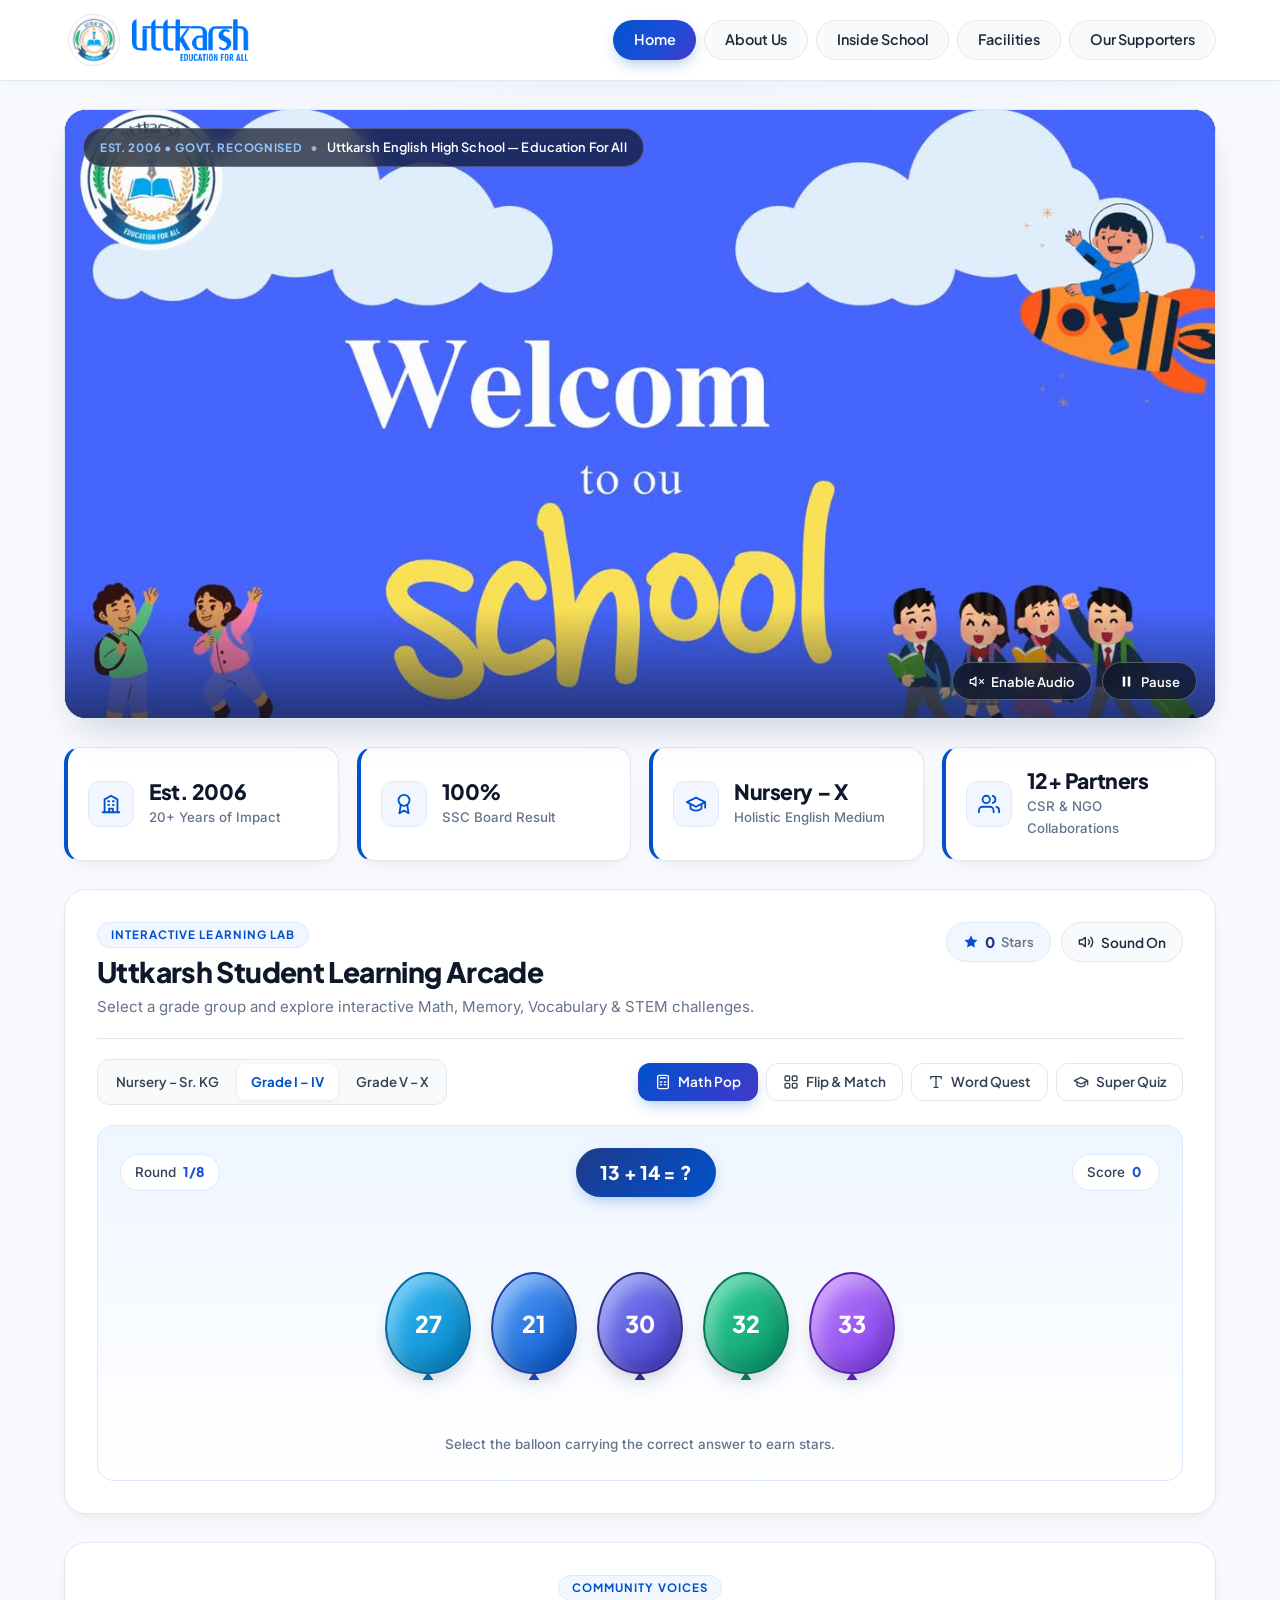
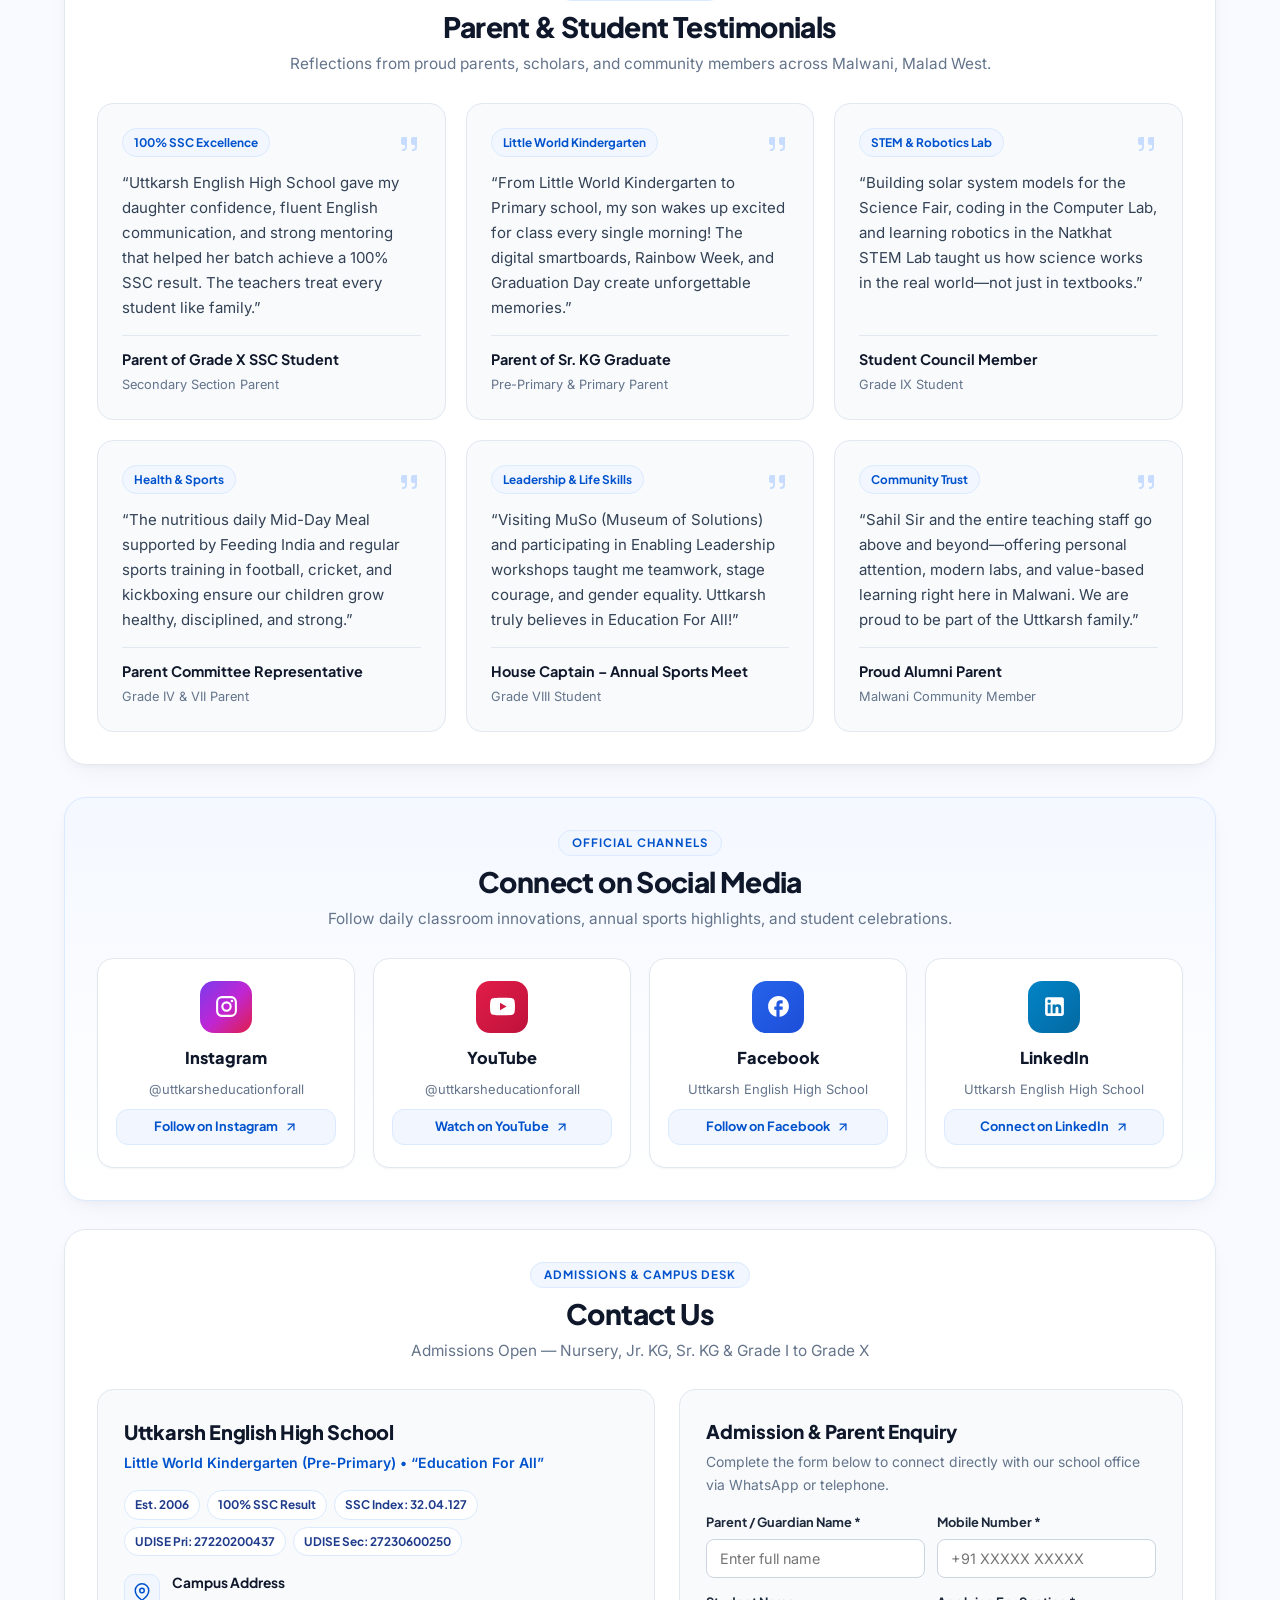
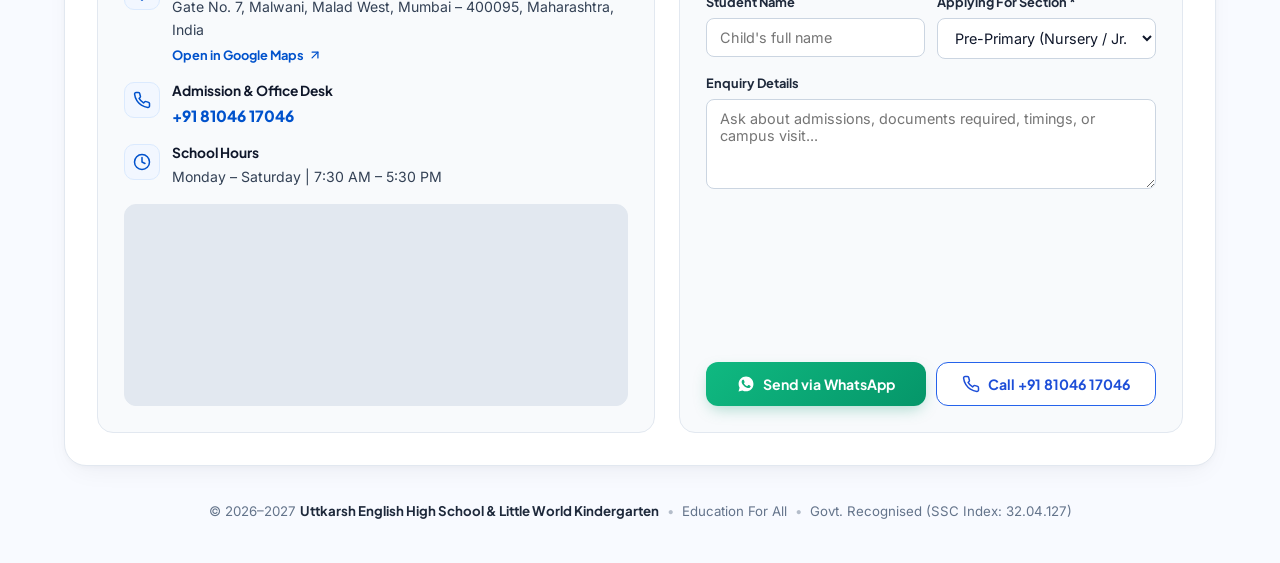
==== index.html @ 72a8eb1c "Initial release: Uttkarsh English High School official static website" ====
<!DOCTYPE html>
<html lang="en">
<head>
  <meta charset="UTF-8" />
  <meta name="viewport" content="width=device-width, initial-scale=1.0" />
  <title>Uttkarsh English High School | Education For All</title>
  <meta
    name="description"
    content="Uttkarsh English High School & Little World Kindergarten (Est. 2006, Govt. Recognised, Malwani, Malad West, Mumbai) — Education For All from Nursery to Grade X with 100% SSC Result."
  />
  <meta name="theme-color" content="#0052cc" />
  <link rel="icon" type="image/png" href="assets/images/favicon-192.png" />
  <link rel="preconnect" href="https://fonts.googleapis.com" />
  <link rel="preconnect" href="https://fonts.gstatic.com" crossorigin />
  <link
    href="https://fonts.googleapis.com/css2?family=Inter:wght@400;500;600;700&family=Plus+Jakarta+Sans:wght@600;700;800&display=swap"
    rel="stylesheet"
  />
  <link rel="preload" href="assets/fonts/CanvaSans.woff" as="font" type="font/woff" crossorigin />
  <link rel="stylesheet" href="css/styles.css" />
</head>
<body>
  <!-- Official Sticky Top Header -->
  <header class="site-header">
    <div class="header-inner">
      <a href="#home" class="brand-link" data-nav="home" aria-label="Uttkarsh English High School Home">
        <img
          src="assets/images/canva/MAF_8O9neNM.jpg"
          alt="Uttkarsh English High School Emblem"
          class="brand-emblem"
          width="54"
          height="54"
        />
        <img
          src="assets/images/canva/wordmark_header.png"
          alt="Uttkarsh Education For All"
          class="brand-wordmark"
          width="124"
          height="44"
        />
      </a>

      <button
        type="button"
        class="mobile-menu-btn"
        id="mobile-menu-toggle"
        aria-label="Toggle Navigation Menu"
        aria-expanded="false"
        aria-controls="primary-top-nav"
      >
        <svg viewBox="0 0 24 24" width="22" height="22" stroke="currentColor" stroke-width="2.2" fill="none" stroke-linecap="round">
          <line x1="3" y1="6" x2="21" y2="6"></line>
          <line x1="3" y1="12" x2="21" y2="12"></line>
          <line x1="3" y1="18" x2="21" y2="18"></line>
        </svg>
      </button>

      <nav class="top-nav" id="primary-top-nav" aria-label="Main Menu">
        <a href="#home" class="nav-pill active" data-nav="home" aria-current="page">Home</a>
        <a href="#about-us" class="nav-pill" data-nav="about-us">About Us</a>
        <a href="#inside-school" class="nav-pill" data-nav="inside-school">Inside School</a>
        <a href="#facilities" class="nav-pill" data-nav="facilities">Facilities</a>
        <a href="#our-supporters" class="nav-pill" data-nav="our-supporters">Our Supporters</a>
      </nav>
    </div>
  </header>

  <!-- Dynamic Page Content Container -->
  <main class="container" id="main-content">
    <section id="page-home" class="page-view active" data-page="home"></section>
    <section id="page-about-us" class="page-view" data-page="about-us" hidden></section>
    <section id="page-inside-school" class="page-view" data-page="inside-school" hidden></section>
    <section id="page-facilities" class="page-view" data-page="facilities" hidden></section>
    <section id="page-our-supporters" class="page-view" data-page="our-supporters" hidden></section>
  </main>

  <!-- Common Persistent Sections Across Every Page: SOCIAL MEDIA & CONTACT US -->
  <footer class="common-bottom-wrapper">
    <div class="container">
      <section
        id="common-social-mount"
        class="arch-section-card arch-section-tinted"
        aria-labelledby="common-social-heading"
      ></section>
      <section
        id="common-contact-mount"
        class="arch-section-card"
        aria-labelledby="common-contact-heading"
      ></section>
      <div class="site-copyright">
        <span>© 2026–2027 <strong>Uttkarsh English High School &amp; Little World Kindergarten</strong></span>
        <span class="copy-sep">•</span>
        <span>Education For All</span>
        <span class="copy-sep">•</span>
        <span>Govt. Recognised (SSC Index: 32.04.127)</span>
      </div>
    </div>
  </footer>

  <!-- Full-Resolution Photo Lightbox Modal -->
  <div class="lightbox-backdrop" id="photo-lightbox" role="dialog" aria-modal="true" aria-label="Photo Viewer" hidden>
    <button type="button" class="lightbox-close" id="lightbox-close-btn" aria-label="Close Photo Viewer">✕</button>
    <img src="" alt="" class="lightbox-img" id="lightbox-image" />
    <div class="lightbox-caption" id="lightbox-caption"></div>
  </div>

  <script src="js/data.js"></script>
  <script src="js/game.js"></script>
  <script src="js/app.js"></script>
</body>
</html>
---- css/styles.css ----
/* ==========================================================================
   Uttkarsh English High School & Little World Kindergarten — Official Design System
   Principal UI/UX Architecture (v2)
   - Official Institutional Typography: Plus Jakarta Sans + Inter + Canva Sans
   - Strictly ZERO Orange / Amber / Terracotta hues anywhere
   - Strictly ZERO Canva placeholder ash-grey card backgrounds
   - Mathematical 8px Grid Alignment across all 5 views + Common Footer
   ========================================================================== */

@font-face {
  font-family: 'Canva Sans';
  src: url('../assets/fonts/CanvaSans.woff') format('woff');
  font-weight: 400 700;
  font-style: normal;
  font-display: swap;
}

:root {
  /* Core Institutional Brand Palette (Strictly Zero-Orange) */
  --royal-50: #f2f7ff;
  --royal-100: #e3eeff;
  --royal-200: #c7dcfe;
  --royal-300: #9bc0fd;
  --royal-500: #2563eb;
  --royal-600: #0052cc;
  --royal-700: #1d4ed8;
  --royal-800: #1e3a8a;
  --royal-900: #172554;

  --indigo-600: #4338ca;
  --indigo-700: #3730a3;
  --sky-500: #0284c7;
  --sky-100: #e0f2fe;
  --violet-600: #7c3aed;
  --violet-100: #f3e8ff;
  --emerald-600: #059669;
  --emerald-700: #047857;
  --emerald-50: #ecfdf5;
  --emerald-200: #a7f3d0;

  /* Crisp Cool Architectural Surfaces (Zero Ash Grey) */
  --bg-canvas: #f8faff;
  --surface-white: #ffffff;
  --surface-subtle: #f8fafc;
  --surface-porcelain: #f4f8ff;

  /* Typography Ink Hierarchy */
  --ink-900: #0f172a;
  --ink-800: #1e293b;
  --ink-700: #334155;
  --ink-500: #64748b;
  --ink-400: #94a3b8;

  /* Hairline Borders & Multi-Layer Shadows */
  --border-light: #e2e8f0;
  --border-royal: #dbeafe;
  --border-royal-strong: #93c5fd;

  --shadow-xs: 0 1px 2px rgba(15, 23, 42, 0.04);
  --shadow-card: 0 10px 28px -10px rgba(15, 23, 42, 0.07), 0 2px 6px -1px rgba(15, 23, 42, 0.03);
  --shadow-card-hover: 0 18px 36px -12px rgba(0, 82, 204, 0.14), 0 4px 10px -2px rgba(15, 23, 42, 0.05);
  --shadow-btn-primary: 0 6px 16px -4px rgba(0, 82, 204, 0.38);

  /* Radii & Layout Metrics */
  --radius-xl: 22px;
  --radius-lg: 16px;
  --radius-md: 12px;
  --radius-sm: 8px;
  --radius-pill: 999px;

  --container-max: 1200px;
  --section-gap: 28px;

  /* Official Font Stacks */
  --font-heading: 'Plus Jakarta Sans', 'Canva Sans', -apple-system, BlinkMacSystemFont, 'Segoe UI', Roboto, sans-serif;
  --font-body: 'Inter', 'Canva Sans', -apple-system, BlinkMacSystemFont, 'Segoe UI', Roboto, sans-serif;
}

*,
*::before,
*::after {
  box-sizing: border-box;
  margin: 0;
  padding: 0;
}

[hidden] {
  display: none !important;
}

html {
  scroll-behavior: smooth;
  -webkit-text-size-adjust: 100%;
}

body {
  font-family: var(--font-body);
  background-color: var(--bg-canvas);
  background-image: radial-gradient(1200px 460px at 50% -120px, rgba(37, 99, 235, 0.07), transparent 70%);
  background-repeat: no-repeat;
  color: var(--ink-800);
  line-height: 1.65;
  overflow-x: hidden;
  min-height: 100vh;
  -webkit-font-smoothing: antialiased;
}

img,
video {
  max-width: 100%;
  display: block;
}

a {
  color: inherit;
  text-decoration: none;
}

button,
input,
select,
textarea {
  font-family: inherit;
}

button {
  cursor: pointer;
}

:focus-visible {
  outline: 2px solid var(--royal-600);
  outline-offset: 2px;
}

.container {
  width: 100%;
  max-width: var(--container-max);
  margin: 0 auto;
  padding: 0 24px;
}

/* ==========================================================================
   1. OFFICIAL STICKY TOP HEADER & NAVIGATION PILLS (ZERO DOT ON BUTTON)
   ========================================================================== */
.site-header {
  position: sticky;
  top: 0;
  z-index: 1000;
  background: rgba(255, 255, 255, 0.94);
  backdrop-filter: blur(14px);
  -webkit-backdrop-filter: blur(14px);
  border-bottom: 1px solid var(--border-light);
  box-shadow: 0 4px 20px -6px rgba(15, 23, 42, 0.06);
}

.header-inner {
  max-width: var(--container-max);
  margin: 0 auto;
  padding: 12px 24px;
  min-height: 76px;
  display: flex;
  align-items: center;
  justify-content: space-between;
  gap: 24px;
}

.brand-link {
  display: inline-flex;
  align-items: center;
  gap: 12px;
  flex-shrink: 0;
  padding: 2px 4px;
  border-radius: var(--radius-md);
  transition: opacity 0.18s ease;
}

.brand-link:hover {
  opacity: 0.92;
}

.brand-emblem {
  width: 52px;
  height: 52px;
  border-radius: 50%;
  object-fit: contain;
  background: var(--surface-white);
  border: 1px solid var(--border-light);
  padding: 2px;
}

.brand-wordmark {
  height: 42px;
  width: auto;
  object-fit: contain;
}

.top-nav {
  display: flex;
  align-items: center;
  justify-content: flex-end;
  gap: 8px;
  flex-wrap: nowrap;
}

/* Official Institutional Navigation Button (No dot, no cartoon candy gloss) */
.nav-pill {
  position: relative;
  display: inline-flex;
  align-items: center;
  justify-content: center;
  height: 40px;
  padding: 0 20px;
  border-radius: var(--radius-pill);
  font-family: var(--font-heading);
  font-size: 0.9rem;
  font-weight: 600;
  letter-spacing: -0.01em;
  color: var(--ink-800);
  background: var(--surface-subtle);
  border: 1px solid var(--border-light);
  white-space: nowrap;
  user-select: none;
  transition:
    background-color 0.18s ease,
    color 0.18s ease,
    border-color 0.18s ease,
    box-shadow 0.18s ease,
    transform 0.18s ease;
}

.nav-pill:hover {
  background: var(--royal-50);
  border-color: var(--royal-300);
  color: var(--royal-600);
  transform: translateY(-1px);
}

.nav-pill.active {
  background: linear-gradient(135deg, var(--royal-600) 0%, var(--royal-700) 58%, var(--indigo-600) 100%);
  color: #ffffff;
  border-color: transparent;
  box-shadow: var(--shadow-btn-primary);
  transform: none;
}

.mobile-menu-btn {
  display: none;
  align-items: center;
  justify-content: center;
  width: 42px;
  height: 42px;
  border-radius: 10px;
  border: 1px solid var(--border-light);
  background: var(--surface-white);
  color: var(--royal-800);
  box-shadow: var(--shadow-xs);
  transition: background-color 0.18s ease, border-color 0.18s ease;
}

.mobile-menu-btn:hover {
  background: var(--royal-50);
  border-color: var(--royal-300);
}

/* ==========================================================================
   2. GLOBAL PAGE VIEWS, TYPOGRAPHY & ARCHITECTURAL SECTION CARDS
   ========================================================================== */
#main-content {
  padding-top: 28px;
  padding-bottom: 12px;
}

.page-view {
  display: flex;
  flex-direction: column;
  gap: var(--section-gap);
  animation: fadeSlideIn 0.26s cubic-bezier(0.2, 0.8, 0.2, 1);
}

@keyframes fadeSlideIn {
  from {
    opacity: 0;
    transform: translateY(6px);
  }
  to {
    opacity: 1;
    transform: translateY(0);
  }
}

/* Official Eyebrow & Heading Hierarchy */
.eyebrow-pill {
  display: inline-flex;
  align-items: center;
  justify-content: center;
  padding: 5px 13px;
  border-radius: var(--radius-pill);
  background: var(--royal-50);
  color: var(--royal-600);
  border: 1px solid var(--border-royal);
  font-family: var(--font-heading);
  font-size: 0.72rem;
  font-weight: 700;
  letter-spacing: 0.09em;
  text-transform: uppercase;
  line-height: 1.2;
}

.official-page-title {
  font-family: var(--font-heading);
  font-size: clamp(1.65rem, 2.6vw, 2.25rem);
  font-weight: 800;
  letter-spacing: -0.025em;
  line-height: 1.22;
  color: var(--ink-900);
}

.official-page-subtitle {
  max-width: 720px;
  margin: 0 auto;
  font-size: 0.98rem;
  color: var(--ink-500);
  line-height: 1.6;
}

.official-section-title {
  font-family: var(--font-heading);
  font-size: clamp(1.4rem, 2.2vw, 1.85rem);
  font-weight: 800;
  letter-spacing: -0.022em;
  line-height: 1.25;
  color: var(--ink-900);
}

.page-hero-header {
  background: linear-gradient(180deg, var(--surface-porcelain) 0%, var(--surface-white) 100%);
  border: 1px solid var(--border-royal);
  border-radius: var(--radius-xl);
  padding: 32px 28px;
  text-align: center;
  display: flex;
  flex-direction: column;
  align-items: center;
  gap: 10px;
  box-shadow: var(--shadow-card);
}

.arch-section-card {
  background: var(--surface-white);
  border: 1px solid var(--border-light);
  border-radius: var(--radius-xl);
  padding: 32px;
  box-shadow: var(--shadow-card);
}

.arch-section-tinted {
  background: linear-gradient(180deg, var(--surface-porcelain) 0%, var(--surface-white) 100%);
  border-color: var(--border-royal);
}

.section-header-center {
  text-align: center;
  max-width: 720px;
  margin: 0 auto 26px;
  display: flex;
  flex-direction: column;
  align-items: center;
  gap: 8px;
}

.section-sublead {
  font-size: 0.96rem;
  color: var(--ink-500);
  line-height: 1.6;
}

/* Unified Official Buttons */
.btn-official-primary {
  display: inline-flex;
  align-items: center;
  justify-content: center;
  gap: 8px;
  height: 42px;
  padding: 0 22px;
  border-radius: var(--radius-md);
  border: none;
  background: linear-gradient(135deg, var(--royal-600) 0%, var(--royal-700) 60%, var(--indigo-600) 100%);
  color: #ffffff;
  font-family: var(--font-heading);
  font-size: 0.9rem;
  font-weight: 700;
  letter-spacing: -0.01em;
  box-shadow: var(--shadow-btn-primary);
  transition: transform 0.18s ease, box-shadow 0.18s ease, filter 0.18s ease;
}

.btn-official-primary:hover {
  transform: translateY(-1px);
  filter: brightness(1.05);
}

/* ==========================================================================
   3. PAGE 1 — HOME (HERO VIDEO, IMPACT STATS, ARCADE, TESTIMONIALS)
   ========================================================================== */
.hero-video-card {
  position: relative;
  width: 100%;
  border-radius: var(--radius-xl);
  overflow: hidden;
  background: var(--ink-900);
  border: 1px solid var(--border-light);
  box-shadow: 0 18px 40px -14px rgba(15, 23, 42, 0.22);
  aspect-ratio: 16 / 9;
  max-height: 610px;
}

.hero-video-card::after {
  content: '';
  position: absolute;
  inset: auto 0 0 0;
  height: 110px;
  background: linear-gradient(180deg, transparent 0%, rgba(15, 23, 42, 0.62) 100%);
  pointer-events: none;
}

.hero-video-el {
  width: 100%;
  height: 100%;
  object-fit: cover;
}

.hero-badge-overlay {
  position: absolute;
  top: 18px;
  left: 18px;
  z-index: 2;
  display: inline-flex;
  align-items: center;
  gap: 8px;
  background: rgba(15, 23, 42, 0.72);
  backdrop-filter: blur(10px);
  -webkit-backdrop-filter: blur(10px);
  color: #ffffff;
  padding: 8px 16px;
  border-radius: var(--radius-pill);
  font-family: var(--font-heading);
  font-size: 0.8rem;
  font-weight: 600;
  letter-spacing: 0.01em;
  border: 1px solid rgba(255, 255, 255, 0.22);
}

.hero-badge-kicker {
  color: #93c5fd;
  font-weight: 700;
  letter-spacing: 0.06em;
  font-size: 0.72rem;
}

.hero-badge-divider {
  opacity: 0.55;
}

.hero-video-controls {
  position: absolute;
  bottom: 18px;
  right: 18px;
  z-index: 2;
  display: flex;
  gap: 10px;
}

.video-ctrl-pill {
  display: inline-flex;
  align-items: center;
  gap: 7px;
  height: 38px;
  padding: 0 16px;
  border-radius: var(--radius-pill);
  border: 1px solid rgba(255, 255, 255, 0.28);
  background: rgba(15, 23, 42, 0.76);
  backdrop-filter: blur(10px);
  -webkit-backdrop-filter: blur(10px);
  color: #ffffff;
  font-family: var(--font-heading);
  font-size: 0.82rem;
  font-weight: 600;
  transition: background-color 0.18s ease, transform 0.18s ease, border-color 0.18s ease;
}

.video-ctrl-pill:hover {
  background: var(--royal-600);
  border-color: rgba(255, 255, 255, 0.5);
  transform: translateY(-1px);
}

/* 4-Column Quick Stats Bar */
.quick-stats-bar {
  display: grid;
  grid-template-columns: repeat(4, minmax(0, 1fr));
  gap: 18px;
  align-items: stretch;
}

.stat-pill-card {
  background: var(--surface-white);
  border: 1px solid var(--border-light);
  border-left: 4px solid var(--royal-600);
  border-radius: var(--radius-lg);
  padding: 20px;
  display: flex;
  align-items: center;
  gap: 15px;
  box-shadow: var(--shadow-card);
  transition: transform 0.18s ease, box-shadow 0.18s ease, border-color 0.18s ease;
}

.stat-pill-card:hover {
  transform: translateY(-2px);
  box-shadow: var(--shadow-card-hover);
}

.stat-icon-box {
  width: 46px;
  height: 46px;
  border-radius: 12px;
  background: var(--royal-50);
  color: var(--royal-600);
  border: 1px solid var(--border-royal);
  display: flex;
  align-items: center;
  justify-content: center;
  flex-shrink: 0;
}

.stat-copy {
  min-width: 0;
}

.stat-value {
  font-family: var(--font-heading);
  font-size: 1.32rem;
  font-weight: 800;
  letter-spacing: -0.02em;
  color: var(--ink-900);
  line-height: 1.2;
}

.stat-label {
  font-size: 0.83rem;
  font-weight: 500;
  color: var(--ink-500);
  margin-top: 3px;
}

/* Testimonials 3x2 Equal-Height Grid */
.testimonials-grid {
  display: grid;
  grid-template-columns: repeat(3, minmax(0, 1fr));
  gap: 20px;
  align-items: stretch;
}

.testimonial-card {
  background: var(--surface-subtle);
  border: 1px solid var(--border-light);
  border-radius: var(--radius-lg);
  padding: 24px;
  display: flex;
  flex-direction: column;
  gap: 14px;
  transition: transform 0.2s ease, box-shadow 0.2s ease, border-color 0.2s ease, background-color 0.2s ease;
}

.testimonial-card:hover {
  background: var(--surface-white);
  border-color: var(--border-royal-strong);
  box-shadow: var(--shadow-card-hover);
  transform: translateY(-2px);
}

.testimonial-card-top {
  display: flex;
  align-items: center;
  justify-content: space-between;
  gap: 10px;
}

.testimonial-badge {
  display: inline-flex;
  align-items: center;
  padding: 4px 11px;
  border-radius: var(--radius-pill);
  font-family: var(--font-heading);
  font-size: 0.74rem;
  font-weight: 700;
  background: var(--royal-50);
  color: var(--royal-600);
  border: 1px solid var(--border-royal);
}

.testimonial-quote-icon {
  color: var(--royal-200);
  display: inline-flex;
}

.testimonial-quote {
  font-size: 0.94rem;
  color: var(--ink-700);
  line-height: 1.66;
  flex: 1;
}

.testimonial-author {
  margin-top: auto;
  border-top: 1px solid var(--border-light);
  padding-top: 12px;
  display: flex;
  flex-direction: column;
  gap: 2px;
}

.testimonial-author strong {
  font-family: var(--font-heading);
  font-size: 0.9rem;
  font-weight: 700;
  color: var(--ink-900);
}

.testimonial-author span {
  font-size: 0.8rem;
  color: var(--ink-500);
}

/* ==========================================================================
   4. KIDS LEARNING ARCADE (OFFICIAL TOOLBARS + VIBRANT ZERO-ORANGE STAGE)
   ========================================================================== */
.arcade-wrapper {
  display: flex;
  flex-direction: column;
  gap: 20px;
}

.arcade-header {
  display: flex;
  align-items: flex-start;
  justify-content: space-between;
  flex-wrap: wrap;
  gap: 16px;
  padding-bottom: 18px;
  border-bottom: 1px solid var(--border-light);
}

.arcade-title-group {
  display: flex;
  flex-direction: column;
  align-items: flex-start;
  gap: 6px;
}

.arcade-heading {
  margin: 0;
}

.arcade-subtitle {
  font-size: 0.94rem;
  color: var(--ink-500);
}

.arcade-status-bar {
  display: flex;
  align-items: center;
  gap: 10px;
}

.star-counter {
  display: inline-flex;
  align-items: center;
  gap: 6px;
  height: 40px;
  padding: 0 16px;
  border-radius: var(--radius-pill);
  background: var(--royal-50);
  border: 1px solid var(--border-royal);
  font-family: var(--font-heading);
  font-weight: 800;
  font-size: 0.92rem;
  color: var(--royal-800);
}

.star-icon {
  color: var(--royal-600);
  display: inline-flex;
}

.star-label {
  font-weight: 600;
  font-size: 0.82rem;
  color: var(--ink-500);
}

.pulse-pop {
  animation: pulsePop 0.32s ease;
}

@keyframes pulsePop {
  0% { transform: scale(1); }
  50% { transform: scale(1.1); }
  100% { transform: scale(1); }
}

.arcade-sound-btn {
  display: inline-flex;
  align-items: center;
  gap: 7px;
  height: 40px;
  padding: 0 16px;
  border-radius: var(--radius-pill);
  border: 1px solid var(--border-light);
  background: var(--surface-subtle);
  color: var(--ink-800);
  font-family: var(--font-heading);
  font-weight: 600;
  font-size: 0.85rem;
  transition: all 0.18s ease;
}

.arcade-sound-btn:hover {
  background: var(--royal-50);
  border-color: var(--royal-300);
  color: var(--royal-600);
}

.arcade-controls-row {
  display: flex;
  align-items: center;
  justify-content: space-between;
  flex-wrap: wrap;
  gap: 12px;
}

.grade-switcher {
  display: inline-flex;
  background: var(--surface-subtle);
  padding: 4px;
  border-radius: var(--radius-md);
  border: 1px solid var(--border-light);
  gap: 4px;
}

.grade-chip {
  height: 36px;
  padding: 0 14px;
  border-radius: var(--radius-sm);
  border: none;
  background: transparent;
  color: var(--ink-700);
  font-family: var(--font-heading);
  font-size: 0.83rem;
  font-weight: 600;
  transition: all 0.16s ease;
}

.grade-chip:hover {
  color: var(--royal-600);
}

.grade-chip.active {
  background: var(--surface-white);
  color: var(--royal-600);
  font-weight: 700;
  box-shadow: 0 1px 4px rgba(15, 23, 42, 0.08);
}

.game-mode-tabs {
  display: flex;
  flex-wrap: wrap;
  gap: 8px;
}

.mode-tab {
  display: inline-flex;
  align-items: center;
  gap: 7px;
  height: 38px;
  padding: 0 16px;
  border-radius: var(--radius-md);
  border: 1px solid var(--border-light);
  background: var(--surface-white);
  color: var(--ink-700);
  font-family: var(--font-heading);
  font-weight: 600;
  font-size: 0.85rem;
  transition: all 0.18s ease;
}

.mode-tab:hover {
  background: var(--royal-50);
  border-color: var(--royal-300);
  color: var(--royal-600);
}

.mode-tab.active {
  background: linear-gradient(135deg, var(--royal-600) 0%, var(--indigo-600) 100%);
  color: #ffffff;
  border-color: transparent;
  box-shadow: var(--shadow-btn-primary);
}

.arcade-stage {
  background: linear-gradient(180deg, #eff6ff 0%, #f8fbff 55%, #ffffff 100%);
  border: 1px solid var(--border-royal);
  border-radius: var(--radius-lg);
  padding: 22px;
  min-height: 356px;
  display: flex;
  flex-direction: column;
  justify-content: space-between;
}

.arcade-stage.is-paused * {
  animation-play-state: paused !important;
}

.game-hud {
  display: flex;
  align-items: center;
  justify-content: space-between;
  flex-wrap: wrap;
  gap: 10px;
  margin-bottom: 16px;
}

.hud-pill {
  background: var(--surface-white);
  border: 1px solid var(--border-royal);
  padding: 6px 14px;
  border-radius: var(--radius-pill);
  font-size: 0.84rem;
  font-weight: 500;
  color: var(--ink-700);
}

.hud-pill strong {
  font-family: var(--font-heading);
  color: var(--royal-700);
  font-weight: 800;
  margin-left: 3px;
}

.streak-tag {
  color: var(--violet-600);
  font-weight: 800;
  margin-left: 4px;
}

.hud-question {
  background: linear-gradient(135deg, var(--royal-800) 0%, var(--royal-600) 100%);
  color: #ffffff;
  padding: 9px 24px;
  border-radius: var(--radius-pill);
  font-family: var(--font-heading);
  font-size: 1.18rem;
  font-weight: 800;
  letter-spacing: 0.01em;
  box-shadow: 0 6px 16px -4px rgba(0, 82, 204, 0.35);
  text-align: center;
}

.hud-reset-btn {
  display: inline-flex;
  align-items: center;
  gap: 6px;
  height: 34px;
  padding: 0 14px;
  border-radius: var(--radius-pill);
  border: 1px solid var(--border-royal-strong);
  background: var(--surface-white);
  color: var(--royal-700);
  font-family: var(--font-heading);
  font-weight: 600;
  font-size: 0.82rem;
  transition: all 0.16s ease;
}

.hud-reset-btn:hover {
  background: var(--royal-600);
  border-color: var(--royal-600);
  color: #ffffff;
}

/* Balloon Math Stage */
.balloon-sky {
  display: flex;
  align-items: center;
  justify-content: center;
  flex-wrap: wrap;
  gap: 20px;
  padding: 20px 8px;
  min-height: 220px;
}

.math-balloon {
  position: relative;
  width: 86px;
  height: 102px;
  border-radius: 50% 50% 48% 48% / 55% 55% 45% 45%;
  background: var(--b-bg);
  border: 2px solid var(--b-border);
  color: #ffffff;
  font-family: var(--font-heading);
  font-size: 1.45rem;
  font-weight: 800;
  display: flex;
  align-items: center;
  justify-content: center;
  box-shadow:
    inset -8px -10px 16px rgba(0, 0, 0, 0.16),
    inset 8px 10px 16px rgba(255, 255, 255, 0.34),
    0 10px 20px -6px rgba(15, 23, 42, 0.22);
  will-change: transform;
  animation: floatBalloon var(--b-dur, 4.5s) ease-in-out var(--b-delay, 0s) infinite alternate;
  transition: transform 0.18s ease, opacity 0.2s ease;
}

.math-balloon:hover {
  transform: scale(1.07) translateY(-4px);
}

.balloon-knot {
  position: absolute;
  bottom: -8px;
  left: 50%;
  transform: translateX(-50%);
  width: 11px;
  height: 8px;
  background: var(--b-border);
  clip-path: polygon(50% 0%, 0% 100%, 100% 100%);
}

@keyframes floatBalloon {
  0% { transform: translate3d(0, 6px, 0); }
  100% { transform: translate3d(0, -10px, 0); }
}

.math-balloon.popped {
  animation: popBurst 0.32s ease forwards;
}

@keyframes popBurst {
  0% { transform: scale(1); opacity: 1; }
  50% { transform: scale(1.32); opacity: 0.8; }
  100% { transform: scale(0.1); opacity: 0; }
}

.wrong-shake {
  animation: shakeX 0.36s ease !important;
}

@keyframes shakeX {
  0%, 100% { transform: translateX(0); }
  25% { transform: translateX(-7px); }
  75% { transform: translateX(7px); }
}

.game-footer-hint {
  text-align: center;
  font-size: 0.84rem;
  color: var(--ink-500);
  font-weight: 500;
}

/* Memory Match Grid */
.memory-grid {
  display: grid;
  gap: 12px;
  max-width: 540px;
  margin: 0 auto;
  width: 100%;
}

.memory-grid.cols-4-sm {
  grid-template-columns: repeat(4, minmax(0, 1fr));
}

.memory-grid.cols-4 {
  grid-template-columns: repeat(4, minmax(0, 1fr));
}

.mem-card {
  background: transparent;
  border: none;
  aspect-ratio: 1 / 1;
  perspective: 800px;
  min-height: 68px;
}

.mem-card-inner {
  position: relative;
  display: block;
  width: 100%;
  height: 100%;
  transform-style: preserve-3d;
  transition: transform 0.34s cubic-bezier(0.2, 0.85, 0.3, 1.1);
}

.mem-card.is-flipped .mem-card-inner,
.mem-card.is-matched .mem-card-inner {
  transform: rotateY(180deg);
}

.mem-card-front,
.mem-card-back {
  position: absolute;
  inset: 0;
  border-radius: var(--radius-md);
  backface-visibility: hidden;
  -webkit-backface-visibility: hidden;
  display: flex;
  align-items: center;
  justify-content: center;
}

.mem-card-front {
  background: linear-gradient(135deg, var(--royal-600) 0%, var(--indigo-600) 100%);
  color: #ffffff;
  font-family: var(--font-heading);
  font-size: 1.45rem;
  font-weight: 800;
  border: 2px solid rgba(255, 255, 255, 0.8);
  box-shadow: 0 6px 14px -4px rgba(0, 82, 204, 0.3);
}

.mem-card-back {
  background: var(--surface-white);
  border: 2px solid var(--royal-500);
  font-size: 1.9rem;
  transform: rotateY(180deg);
  box-shadow: var(--shadow-xs);
}

.mem-card.is-matched .mem-card-back {
  border-color: var(--emerald-600);
  background: var(--emerald-50);
}

/* Word Quest */
.rocket-fuel-bar {
  position: relative;
  flex: 1;
  max-width: 260px;
  height: 30px;
  background: #e2e8f0;
  border-radius: var(--radius-pill);
  overflow: hidden;
}

.rocket-fuel-fill {
  position: absolute;
  inset: 0 auto 0 0;
  background: linear-gradient(90deg, var(--sky-500) 0%, var(--royal-600) 60%, var(--violet-600) 100%);
  transition: width 0.35s ease;
}

.rocket-fuel-label {
  position: relative;
  z-index: 1;
  display: flex;
  align-items: center;
  justify-content: center;
  height: 100%;
  font-family: var(--font-heading);
  font-size: 0.78rem;
  font-weight: 700;
  color: var(--ink-900);
}

.word-clue-box {
  display: flex;
  align-items: center;
  justify-content: center;
  gap: 12px;
  background: var(--surface-white);
  border: 1px solid var(--border-royal);
  border-radius: var(--radius-md);
  padding: 12px 18px;
  margin-bottom: 18px;
}

.word-clue-emoji {
  font-size: 2rem;
}

.word-clue-text {
  font-weight: 600;
  color: var(--ink-800);
  font-size: 0.96rem;
}

.word-slots,
.word-tiles {
  display: flex;
  justify-content: center;
  flex-wrap: wrap;
  gap: 10px;
  margin-bottom: 14px;
}

.word-slot {
  width: 46px;
  height: 50px;
  border-radius: 10px;
  border: 2px dashed var(--royal-300);
  background: rgba(255, 255, 255, 0.8);
  font-family: var(--font-heading);
  font-size: 1.25rem;
  font-weight: 800;
  color: var(--royal-800);
  transition: all 0.16s ease;
}

.word-slot.filled {
  border-style: solid;
  border-color: var(--royal-600);
  background: var(--surface-white);
  box-shadow: 0 3px 8px rgba(0, 82, 204, 0.12);
}

.word-slots.word-correct .word-slot {
  border-color: var(--emerald-600);
  background: var(--emerald-50);
  color: var(--emerald-700);
}

.word-tile {
  width: 46px;
  height: 50px;
  border-radius: 10px;
  border: none;
  background: linear-gradient(180deg, var(--royal-500) 0%, var(--royal-700) 100%);
  color: #ffffff;
  font-family: var(--font-heading);
  font-size: 1.25rem;
  font-weight: 800;
  box-shadow: 0 4px 10px rgba(0, 82, 204, 0.25);
  transition: transform 0.14s ease, opacity 0.14s ease;
}

.word-tile:hover:not(:disabled) {
  transform: translateY(-2px);
}

.word-tile.used {
  opacity: 0.24;
  transform: scale(0.94);
  cursor: default;
}

/* Super Quiz */
.quiz-question-title {
  font-family: var(--font-heading);
  font-size: 1.14rem;
  font-weight: 700;
  color: var(--ink-900);
  text-align: center;
  margin-bottom: 18px;
}

.quiz-options-grid {
  display: grid;
  grid-template-columns: repeat(2, minmax(0, 1fr));
  gap: 12px;
  margin-bottom: 14px;
}

.quiz-opt-btn {
  display: flex;
  align-items: center;
  gap: 12px;
  padding: 13px 16px;
  border-radius: var(--radius-md);
  border: 1px solid var(--border-royal);
  background: var(--surface-white);
  font-family: var(--font-heading);
  font-size: 0.92rem;
  font-weight: 600;
  color: var(--ink-800);
  text-align: left;
  transition: all 0.16s ease;
}

.quiz-opt-btn:hover:not(:disabled) {
  border-color: var(--royal-500);
  background: var(--royal-50);
}

.opt-letter {
  width: 28px;
  height: 28px;
  border-radius: 50%;
  background: var(--royal-50);
  color: var(--royal-700);
  border: 1px solid var(--border-royal);
  display: inline-flex;
  align-items: center;
  justify-content: center;
  font-weight: 800;
  font-size: 0.8rem;
  flex-shrink: 0;
}

.quiz-opt-btn.correct {
  border-color: var(--emerald-600);
  background: var(--emerald-50);
  color: var(--emerald-700);
}

.quiz-opt-btn.correct .opt-letter {
  background: var(--emerald-600);
  border-color: var(--emerald-600);
  color: #ffffff;
}

.quiz-opt-btn.incorrect {
  border-color: #e11d48;
  background: #fff1f2;
  color: #9f1239;
}

.quiz-feedback {
  display: flex;
  align-items: center;
  justify-content: space-between;
  gap: 14px;
  padding: 12px 16px;
  border-radius: var(--radius-md);
  font-size: 0.88rem;
}

.quiz-feedback.is-good {
  background: var(--emerald-50);
  border: 1px solid var(--emerald-200);
  color: var(--emerald-700);
}

.quiz-feedback.is-info {
  background: var(--sky-100);
  border: 1px solid #bae6fd;
  color: #075985;
}

.quiz-next-btn {
  height: 36px;
  padding: 0 16px;
  border-radius: var(--radius-sm);
  border: none;
  background: var(--royal-600);
  color: #ffffff;
  font-family: var(--font-heading);
  font-weight: 700;
  font-size: 0.84rem;
  white-space: nowrap;
}

.arcade-victory-card {
  text-align: center;
  padding: 28px 20px;
  background: var(--surface-white);
  border-radius: var(--radius-lg);
  border: 1px solid var(--border-royal);
  box-shadow: var(--shadow-card);
  margin: auto;
  max-width: 430px;
}

.arcade-victory-card.span-all {
  grid-column: 1 / -1;
}

.victory-medal-badge {
  width: 56px;
  height: 56px;
  margin: 0 auto 12px;
  border-radius: 50%;
  background: linear-gradient(135deg, var(--royal-600) 0%, var(--violet-600) 100%);
  color: #ffffff;
  display: flex;
  align-items: center;
  justify-content: center;
  font-size: 1.7rem;
  box-shadow: var(--shadow-btn-primary);
}

.arcade-victory-card h3 {
  font-family: var(--font-heading);
  color: var(--ink-900);
  font-size: 1.28rem;
  font-weight: 800;
  margin-bottom: 6px;
}

.arcade-victory-card p {
  font-size: 0.92rem;
  color: var(--ink-700);
  margin-bottom: 16px;
}

/* ==========================================================================
   5. PAGE 2 — ABOUT US (LOCKED EQUAL-HEIGHT SPLIT ROWS & EDITORIAL CARDS)
   ========================================================================== */
.about-split-row {
  display: grid;
  gap: 24px;
  align-items: stretch;
}

.about-split-intro {
  grid-template-columns: minmax(0, 1.32fr) minmax(0, 0.95fr);
}

.about-split-sahil {
  grid-template-columns: minmax(0, 0.98fr) minmax(0, 1.32fr);
}

.about-content-card {
  background: var(--surface-white);
  border: 1px solid var(--border-light);
  border-top: 4px solid var(--royal-600);
  border-radius: var(--radius-xl);
  padding: 32px;
  display: flex;
  flex-direction: column;
  gap: 16px;
  box-shadow: var(--shadow-card);
}

.about-card-head {
  display: flex;
  flex-direction: column;
  align-items: flex-start;
  gap: 10px;
}

.about-box-title {
  font-family: var(--font-heading);
  font-size: clamp(1.38rem, 2.1vw, 1.75rem);
  font-weight: 800;
  letter-spacing: -0.022em;
  color: var(--ink-900);
  line-height: 1.25;
}

.about-prose {
  display: flex;
  flex-direction: column;
  gap: 12px;
}

.about-prose p {
  font-size: 0.95rem;
  color: var(--ink-700);
  line-height: 1.72;
}

.about-highlights-grid {
  margin-top: auto;
  padding-top: 12px;
  display: grid;
  grid-template-columns: repeat(2, minmax(0, 1fr));
  gap: 10px;
}

.about-chip {
  display: flex;
  align-items: center;
  gap: 8px;
  background: var(--surface-porcelain);
  border: 1px solid var(--border-royal);
  border-radius: var(--radius-md);
  padding: 9px 12px;
  font-family: var(--font-heading);
  font-size: 0.81rem;
  font-weight: 700;
  color: var(--royal-800);
}

.about-chip-icon {
  color: var(--emerald-600);
  display: inline-flex;
  flex-shrink: 0;
}

/* Equal-Height Locked Media Frame Next to Content Card */
.about-media-card {
  position: relative;
  min-height: 430px;
  height: 100%;
  border-radius: var(--radius-xl);
  overflow: hidden;
  background: var(--ink-900);
  border: 1px solid var(--border-light);
  box-shadow: var(--shadow-card);
  cursor: zoom-in;
}

.about-media-card img {
  position: absolute;
  inset: 0;
  width: 100%;
  height: 100%;
  object-fit: cover;
  transition: transform 0.4s ease;
}

.about-media-card:hover img,
.about-panoramic-card:hover img {
  transform: scale(1.03);
}

.about-media-caption {
  position: absolute;
  inset: auto 14px 14px 14px;
  z-index: 2;
  display: flex;
  align-items: center;
  justify-content: space-between;
  gap: 12px;
  padding: 9px 14px;
  border-radius: var(--radius-md);
  background: rgba(15, 23, 42, 0.76);
  backdrop-filter: blur(10px);
  -webkit-backdrop-filter: blur(10px);
  border: 1px solid rgba(255, 255, 255, 0.18);
  color: #ffffff;
  font-family: var(--font-heading);
  font-size: 0.8rem;
  font-weight: 600;
}

.caption-zoom-pill {
  display: inline-flex;
  align-items: center;
  justify-content: center;
  width: 26px;
  height: 26px;
  border-radius: 50%;
  background: rgba(255, 255, 255, 0.18);
  flex-shrink: 0;
}

.about-panoramic-card {
  position: relative;
  width: 100%;
  height: 380px;
  border-radius: var(--radius-xl);
  overflow: hidden;
  background: var(--ink-900);
  border: 1px solid var(--border-light);
  box-shadow: var(--shadow-card);
  cursor: zoom-in;
}

.about-panoramic-card img {
  width: 100%;
  height: 100%;
  object-fit: cover;
  object-position: center 26%;
  transition: transform 0.4s ease;
}

.about-quote-banner {
  position: relative;
  overflow: hidden;
  background: linear-gradient(135deg, var(--surface-porcelain) 0%, var(--surface-white) 100%);
  border: 1px solid var(--border-royal);
  border-radius: var(--radius-xl);
  padding: 36px 40px;
  text-align: center;
  display: flex;
  flex-direction: column;
  align-items: center;
  gap: 12px;
  box-shadow: var(--shadow-card);
}

.about-quote-watermark {
  color: var(--royal-200);
  transform: scale(1.6);
  margin-bottom: 2px;
}

.about-teachers-quote {
  max-width: 920px;
  font-size: 1.03rem;
  color: var(--ink-700);
  line-height: 1.8;
}

.about-signature {
  font-family: var(--font-heading);
  font-weight: 700;
  color: var(--royal-700);
  font-size: 0.9rem;
}

.about-signature-bottom {
  margin-top: auto;
  padding-top: 12px;
  border-top: 1px solid var(--border-light);
}

/* 4-Column Glimpses Strip */
.campus-strip-grid {
  display: grid;
  grid-template-columns: repeat(4, minmax(0, 1fr));
  gap: 18px;
  align-items: stretch;
}

.campus-strip-item {
  background: var(--surface-subtle);
  border: 1px solid var(--border-light);
  border-radius: var(--radius-lg);
  overflow: hidden;
  display: flex;
  flex-direction: column;
  cursor: zoom-in;
  transition: transform 0.2s ease, box-shadow 0.2s ease, border-color 0.2s ease;
}

.campus-strip-item:hover {
  transform: translateY(-3px);
  border-color: var(--border-royal-strong);
  box-shadow: var(--shadow-card-hover);
}

.campus-strip-thumb {
  aspect-ratio: 4 / 3;
  overflow: hidden;
  background: var(--ink-900);
}

.campus-strip-thumb img {
  width: 100%;
  height: 100%;
  object-fit: cover;
  transition: transform 0.35s ease;
}

.campus-strip-item:hover .campus-strip-thumb img {
  transform: scale(1.05);
}

.campus-strip-item figcaption {
  padding: 12px 14px;
  font-family: var(--font-heading);
  font-size: 0.84rem;
  font-weight: 700;
  color: var(--ink-800);
  text-align: center;
  background: var(--surface-white);
  flex: 1;
  display: flex;
  align-items: center;
  justify-content: center;
}

/* ==========================================================================
   6. PAGE 3 — INSIDE SCHOOL (ALIGNED 2-COL ACTIVITIES, ALBUMS HUB, GALLERIES)
   ========================================================================== */
.activities-aligned-grid {
  display: grid;
  grid-template-columns: repeat(2, minmax(0, 1fr));
  gap: 22px;
  align-items: stretch;
}

.activity-arch-card {
  background: var(--surface-white);
  border: 1px solid var(--border-light);
  border-radius: var(--radius-lg);
  overflow: hidden;
  display: flex;
  flex-direction: column;
  box-shadow: var(--shadow-card);
  transition: transform 0.2s ease, box-shadow 0.2s ease, border-color 0.2s ease;
}

.activity-arch-card:hover {
  transform: translateY(-3px);
  border-color: var(--border-royal-strong);
  box-shadow: var(--shadow-card-hover);
}

.activity-media-frame {
  position: relative;
  width: 100%;
  aspect-ratio: 16 / 10;
  overflow: hidden;
  background: var(--ink-900);
  cursor: zoom-in;
}

.activity-media-frame img {
  width: 100%;
  height: 100%;
  object-fit: cover;
  transition: transform 0.38s ease;
}

.activity-arch-card:hover .activity-media-frame img {
  transform: scale(1.04);
}

.activity-index-badge {
  position: absolute;
  top: 12px;
  left: 12px;
  z-index: 2;
  padding: 4px 10px;
  border-radius: var(--radius-pill);
  background: rgba(15, 23, 42, 0.72);
  backdrop-filter: blur(8px);
  -webkit-backdrop-filter: blur(8px);
  color: #ffffff;
  font-family: var(--font-heading);
  font-size: 0.74rem;
  font-weight: 700;
  letter-spacing: 0.04em;
  border: 1px solid rgba(255, 255, 255, 0.2);
}

.activity-card-footer {
  padding: 15px 18px;
  min-height: 64px;
  display: flex;
  align-items: center;
  justify-content: space-between;
  gap: 12px;
  background: var(--surface-white);
  border-top: 1px solid var(--border-light);
  margin-top: auto;
}

.activity-card-title {
  font-family: var(--font-heading);
  font-size: 1.02rem;
  font-weight: 700;
  color: var(--ink-900);
  letter-spacing: -0.01em;
  line-height: 1.3;
}

.btn-card-link {
  display: inline-flex;
  align-items: center;
  gap: 6px;
  height: 34px;
  padding: 0 13px;
  border-radius: var(--radius-pill);
  background: var(--royal-50);
  border: 1px solid var(--border-royal-strong);
  color: var(--royal-700);
  font-family: var(--font-heading);
  font-size: 0.78rem;
  font-weight: 700;
  white-space: nowrap;
  flex-shrink: 0;
  transition: all 0.16s ease;
}

.btn-card-link:hover {
  background: var(--royal-600);
  border-color: var(--royal-600);
  color: #ffffff;
}

.btn-card-zoom {
  display: inline-flex;
  align-items: center;
  gap: 5px;
  height: 32px;
  padding: 0 11px;
  border-radius: var(--radius-pill);
  background: var(--surface-subtle);
  border: 1px solid var(--border-light);
  color: var(--ink-500);
  font-family: var(--font-heading);
  font-size: 0.76rem;
  font-weight: 600;
  white-space: nowrap;
  flex-shrink: 0;
  transition: all 0.16s ease;
}

.btn-card-zoom:hover {
  background: var(--royal-50);
  border-color: var(--royal-300);
  color: var(--royal-600);
}

/* Official Google Photos Shared Albums Hub */
.albums-cards-grid {
  display: grid;
  grid-template-columns: repeat(4, minmax(0, 1fr));
  gap: 18px;
  align-items: stretch;
  margin-bottom: 22px;
}

.google-album-card {
  background: var(--surface-subtle);
  border: 1px solid var(--border-light);
  border-radius: var(--radius-lg);
  overflow: hidden;
  display: flex;
  flex-direction: column;
  transition: transform 0.2s ease, box-shadow 0.2s ease, border-color 0.2s ease;
}

.google-album-card:hover,
.google-album-card.is-selected {
  background: var(--surface-white);
  border-color: var(--royal-500);
  box-shadow: var(--shadow-card-hover);
  transform: translateY(-2px);
}

.album-cover-wrap {
  aspect-ratio: 16 / 10;
  overflow: hidden;
  background: var(--ink-900);
  cursor: zoom-in;
}

.album-cover-img {
  width: 100%;
  height: 100%;
  object-fit: cover;
  transition: transform 0.35s ease;
}

.google-album-card:hover .album-cover-img {
  transform: scale(1.04);
}

.album-card-body {
  padding: 16px;
  display: flex;
  flex-direction: column;
  gap: 6px;
  flex: 1;
}

.album-card-title {
  font-family: var(--font-heading);
  font-size: 0.96rem;
  font-weight: 700;
  color: var(--ink-900);
  line-height: 1.3;
}

.album-card-meta {
  font-size: 0.78rem;
  color: var(--ink-500);
  font-weight: 500;
  margin-bottom: 8px;
}

.album-card-actions {
  margin-top: auto;
  display: grid;
  grid-template-columns: 0.85fr 1.15fr;
  gap: 8px;
}

.album-filter-btn {
  height: 36px;
  padding: 0 10px;
  border-radius: var(--radius-sm);
  border: 1px solid var(--border-light);
  background: var(--surface-white);
  color: var(--ink-700);
  font-family: var(--font-heading);
  font-weight: 600;
  font-size: 0.78rem;
  transition: all 0.16s ease;
}

.album-filter-btn:hover,
.album-filter-btn.active {
  background: var(--royal-50);
  border-color: var(--royal-500);
  color: var(--royal-700);
}

.album-ext-link {
  display: inline-flex;
  align-items: center;
  justify-content: center;
  gap: 5px;
  height: 36px;
  padding: 0 10px;
  border-radius: var(--radius-sm);
  background: var(--royal-600);
  color: #ffffff;
  font-family: var(--font-heading);
  font-weight: 600;
  font-size: 0.78rem;
  white-space: nowrap;
  transition: background-color 0.16s ease;
}

.album-ext-link:hover {
  background: var(--royal-700);
}

.album-filter-toolbar {
  display: flex;
  align-items: center;
  justify-content: center;
  flex-wrap: wrap;
  gap: 8px;
  margin-bottom: 20px;
}

.filter-chip {
  height: 36px;
  padding: 0 16px;
  border-radius: var(--radius-pill);
  border: 1px solid var(--border-light);
  background: var(--surface-subtle);
  color: var(--ink-700);
  font-family: var(--font-heading);
  font-size: 0.82rem;
  font-weight: 600;
  transition: all 0.16s ease;
}

.filter-chip:hover {
  background: var(--royal-50);
  border-color: var(--royal-300);
  color: var(--royal-600);
}

.filter-chip.active {
  background: var(--royal-600);
  border-color: var(--royal-600);
  color: #ffffff;
}

.album-highlights-wall {
  display: grid;
  grid-template-columns: repeat(4, minmax(0, 1fr));
  gap: 16px;
  align-items: stretch;
}

.album-wall-item {
  border-radius: var(--radius-md);
  overflow: hidden;
  background: var(--surface-white);
  border: 1px solid var(--border-light);
  display: flex;
  flex-direction: column;
  cursor: zoom-in;
  transition: transform 0.18s ease, box-shadow 0.18s ease, border-color 0.18s ease;
}

.album-wall-item:hover {
  transform: translateY(-2px);
  border-color: var(--border-royal-strong);
  box-shadow: var(--shadow-card-hover);
}

.album-wall-thumb {
  aspect-ratio: 4 / 3;
  overflow: hidden;
  background: var(--ink-900);
}

.album-wall-thumb img {
  width: 100%;
  height: 100%;
  object-fit: cover;
  transition: transform 0.35s ease;
}

.album-wall-item:hover .album-wall-thumb img {
  transform: scale(1.04);
}

.album-wall-item figcaption {
  padding: 10px 12px;
  font-size: 0.8rem;
  font-weight: 600;
  color: var(--ink-700);
  text-align: center;
  flex: 1;
  display: flex;
  align-items: center;
  justify-content: center;
}

/* Pre-Primary Polaroid Keepsake Gallery (6x3 Aligned Grid) */
.polaroid-collage-stage {
  display: grid;
  grid-template-columns: repeat(6, minmax(0, 1fr));
  gap: 16px;
  padding: 6px 4px;
}

.polaroid-card {
  background: var(--surface-white);
  padding: 8px 8px 12px;
  border-radius: 10px;
  border: 1px solid var(--border-royal);
  box-shadow: 0 6px 16px -6px rgba(15, 23, 42, 0.12);
  cursor: zoom-in;
  display: flex;
  flex-direction: column;
  transition: transform 0.22s ease, box-shadow 0.22s ease, border-color 0.22s ease;
}

.polaroid-card.scattered {
  transform: rotate(var(--rot, 0deg));
}

.polaroid-card:hover {
  transform: rotate(0deg) translateY(-4px) scale(1.03);
  border-color: var(--royal-500);
  z-index: 3;
  box-shadow: var(--shadow-card-hover);
}

.polaroid-img-wrap {
  aspect-ratio: 1 / 1;
  border-radius: 6px;
  overflow: hidden;
  background: var(--ink-900);
}

.polaroid-img-wrap img {
  width: 100%;
  height: 100%;
  object-fit: cover;
}

.polaroid-caption {
  margin-top: 8px;
  text-align: center;
  font-family: var(--font-heading);
  font-size: 0.76rem;
  font-weight: 700;
  color: var(--ink-800);
  line-height: 1.25;
}

/* Primary & Secondary Uniform 3x3 Architectural Gallery Cards */
.gallery-grid-3 {
  display: grid;
  grid-template-columns: repeat(3, minmax(0, 1fr));
  gap: 20px;
  align-items: stretch;
}

.gallery-arch-card {
  background: var(--surface-subtle);
  border: 1px solid var(--border-light);
  border-radius: var(--radius-lg);
  overflow: hidden;
  display: flex;
  flex-direction: column;
  cursor: zoom-in;
  transition: transform 0.2s ease, box-shadow 0.2s ease, border-color 0.2s ease;
}

.gallery-arch-card:hover {
  background: var(--surface-white);
  border-color: var(--border-royal-strong);
  transform: translateY(-3px);
  box-shadow: var(--shadow-card-hover);
}

.gallery-img-wrap {
  aspect-ratio: 4 / 3;
  overflow: hidden;
  background: var(--ink-900);
}

.gallery-img-wrap img {
  width: 100%;
  height: 100%;
  object-fit: cover;
  transition: transform 0.35s ease;
}

.gallery-arch-card:hover .gallery-img-wrap img {
  transform: scale(1.04);
}

.gallery-card-caption {
  padding: 13px 16px;
  font-family: var(--font-heading);
  font-size: 0.9rem;
  font-weight: 700;
  color: var(--ink-800);
  text-align: center;
  background: var(--surface-white);
  border-top: 1px solid var(--border-light);
}

/* ==========================================================================
   7. PAGE 4 — FACILITIES (EQUAL-HEIGHT STUDIO MEDIA FRAMES)
   ========================================================================== */
.facilities-stack {
  display: flex;
  flex-direction: column;
  gap: 24px;
}

.facility-arch-card {
  background: var(--surface-white);
  border: 1px solid var(--border-light);
  border-radius: var(--radius-xl);
  padding: 28px;
  display: flex;
  flex-direction: column;
  gap: 20px;
  box-shadow: var(--shadow-card);
}

.facility-card-header {
  display: flex;
  align-items: center;
  justify-content: space-between;
  gap: 16px;
  padding-bottom: 16px;
  border-bottom: 1px solid var(--border-light);
}

.facility-header-left {
  display: flex;
  align-items: center;
  gap: 14px;
}

.facility-num-pill {
  width: 42px;
  height: 42px;
  border-radius: 12px;
  background: var(--royal-50);
  border: 1px solid var(--border-royal);
  color: var(--royal-600);
  font-family: var(--font-heading);
  font-size: 0.92rem;
  font-weight: 800;
  display: flex;
  align-items: center;
  justify-content: center;
  flex-shrink: 0;
}

.facility-cat-label {
  display: block;
  font-family: var(--font-heading);
  font-size: 0.72rem;
  font-weight: 700;
  text-transform: uppercase;
  letter-spacing: 0.08em;
  color: var(--royal-600);
  margin-bottom: 2px;
}

.facility-card-title {
  font-family: var(--font-heading);
  font-size: clamp(1.12rem, 1.8vw, 1.35rem);
  font-weight: 800;
  color: var(--ink-900);
  letter-spacing: -0.015em;
  line-height: 1.3;
}

.facility-media-grid {
  display: grid;
  gap: 20px;
  align-items: stretch;
}

.facility-media-grid.split-equal {
  grid-template-columns: repeat(2, minmax(0, 1fr));
}

.facility-media-grid.single-wide {
  grid-template-columns: 1fr;
}

.facility-media-grid.dual-labeled {
  grid-template-columns: repeat(2, minmax(0, 1fr));
}

.facility-media-box {
  position: relative;
  border-radius: var(--radius-lg);
  overflow: hidden;
  background: #0b132b;
  border: 1px solid var(--border-light);
}

.facility-media-grid.split-equal .facility-media-box {
  height: 368px;
}

.facility-media-grid.single-wide .facility-media-box {
  width: 100%;
  height: 468px;
}

.facility-media-box.is-video::before {
  content: '';
  position: absolute;
  inset: -16px;
  background-image: var(--poster-bg);
  background-size: cover;
  background-position: center;
  filter: blur(22px) brightness(0.45);
  transform: scale(1.08);
  z-index: 0;
}

.facility-media-box video {
  position: relative;
  z-index: 1;
  width: 100%;
  height: 100%;
  object-fit: contain;
}

.facility-media-box.is-photo {
  cursor: zoom-in;
}

.facility-media-box.is-photo img {
  width: 100%;
  height: 100%;
  object-fit: cover;
  transition: transform 0.38s ease;
}

.facility-media-box.is-photo:hover img {
  transform: scale(1.03);
}

.dual-lab-card {
  display: flex;
  flex-direction: column;
  border-radius: var(--radius-lg);
  overflow: hidden;
  border: 1px solid var(--border-light);
  background: var(--surface-subtle);
  cursor: zoom-in;
  transition: transform 0.2s ease, box-shadow 0.2s ease, border-color 0.2s ease;
}

.dual-lab-card:hover {
  transform: translateY(-2px);
  border-color: var(--border-royal-strong);
  box-shadow: var(--shadow-card-hover);
}

.dual-lab-card .facility-media-box {
  aspect-ratio: 16 / 10;
  border: none;
  border-radius: 0;
}

.dual-lab-label {
  padding: 14px 18px;
  background: var(--surface-porcelain);
  border-top: 1px solid var(--border-royal);
  display: flex;
  align-items: center;
  justify-content: space-between;
  font-family: var(--font-heading);
  font-size: 1rem;
  font-weight: 700;
  color: var(--royal-800);
}

.dual-lab-label .caption-zoom-pill {
  background: var(--royal-100);
  color: var(--royal-700);
}

/* ==========================================================================
   8. PAGE 5 — OUR SUPPORTERS & PARTNERS (EXTERNAL LINKS + ALIGNED CARDS)
   ========================================================================== */
.supporters-stack {
  display: flex;
  flex-direction: column;
  gap: 22px;
}

.supporter-pair-grid {
  display: grid;
  grid-template-columns: repeat(2, minmax(0, 1fr));
  gap: 22px;
  align-items: stretch;
}

.supporter-single-wrap {
  max-width: 620px;
  width: 100%;
  margin: 0 auto;
}

.partner-arch-card {
  background: var(--surface-white);
  border: 1px solid var(--border-light);
  border-radius: var(--radius-xl);
  padding: 24px;
  display: flex;
  flex-direction: column;
  gap: 16px;
  box-shadow: var(--shadow-card);
  transition: transform 0.2s ease, box-shadow 0.2s ease, border-color 0.2s ease;
}

.partner-arch-card:hover {
  border-color: var(--border-royal-strong);
  box-shadow: var(--shadow-card-hover);
  transform: translateY(-2px);
}

.partner-card-topbar {
  display: flex;
  align-items: center;
  justify-content: space-between;
  flex-wrap: wrap;
  gap: 10px;
}

.partner-cat-tag {
  font-family: var(--font-heading);
  font-size: 0.74rem;
  font-weight: 700;
  color: var(--ink-500);
  background: var(--surface-subtle);
  border: 1px solid var(--border-light);
  padding: 4px 11px;
  border-radius: var(--radius-pill);
}

.partner-link-pill {
  display: inline-flex;
  align-items: center;
  gap: 5px;
  height: 30px;
  padding: 0 12px;
  border-radius: var(--radius-pill);
  background: var(--royal-50);
  border: 1px solid var(--border-royal-strong);
  color: var(--royal-600);
  font-family: var(--font-heading);
  font-size: 0.76rem;
  font-weight: 700;
  transition: all 0.16s ease;
}

.partner-link-pill:hover {
  background: var(--royal-600);
  border-color: var(--royal-600);
  color: #ffffff;
}

.partner-verified-tag {
  display: inline-flex;
  align-items: center;
  height: 30px;
  padding: 0 12px;
  border-radius: var(--radius-pill);
  background: var(--emerald-50);
  border: 1px solid var(--emerald-200);
  color: var(--emerald-700);
  font-family: var(--font-heading);
  font-size: 0.75rem;
  font-weight: 700;
}

.partner-logo-stage {
  height: 144px;
  border-radius: var(--radius-lg);
  background: var(--surface-white);
  border: 1px solid #edf2f9;
  display: flex;
  align-items: center;
  justify-content: center;
  padding: 18px 24px;
  overflow: hidden;
  transition: border-color 0.18s ease;
}

.partner-logo-stage.is-dark-stage {
  background: #140d26;
  border-color: #271b45;
}

.partner-logo-stage.is-crest-stage {
  background: linear-gradient(180deg, var(--surface-porcelain) 0%, var(--surface-white) 100%);
  border: 1.5px solid var(--royal-300);
}

.partner-logo-anchor {
  width: 100%;
  height: 100%;
  display: flex;
  align-items: center;
  justify-content: center;
}

.partner-logo-stage img {
  max-height: 98px;
  max-width: 86%;
  width: auto;
  height: auto;
  object-fit: contain;
  transition: transform 0.22s ease;
}

.partner-logo-stage:hover img {
  transform: scale(1.04);
}

.supporter-text-crest {
  font-family: var(--font-heading);
  font-size: 1.12rem;
  font-weight: 800;
  letter-spacing: 0.04em;
  color: var(--royal-800);
  text-align: center;
  line-height: 1.45;
}

.partner-card-body {
  margin-top: auto;
  display: flex;
  flex-direction: column;
  gap: 10px;
}

.partner-org-name {
  font-family: var(--font-heading);
  font-size: 1.04rem;
  font-weight: 800;
  color: var(--ink-900);
  letter-spacing: -0.01em;
}

/* Honors Canva's Royal-Blue Bordered Project Box with Executive Precision */
.partner-project-banner {
  width: 100%;
  padding: 11px 16px;
  border-radius: var(--radius-md);
  border: 1.5px solid var(--royal-500);
  background: var(--royal-50);
  color: var(--royal-800);
  font-family: var(--font-heading);
  font-size: 0.87rem;
  font-weight: 700;
  text-align: center;
  line-height: 1.4;
}

/* Joint Collaboration Card (ARCH + CMS) */
.joint-partners-grid {
  display: grid;
  grid-template-columns: repeat(2, minmax(0, 1fr));
  gap: 18px;
}

.joint-partner-unit {
  display: flex;
  flex-direction: column;
  gap: 10px;
}

.joint-partner-meta {
  display: flex;
  align-items: center;
  justify-content: space-between;
  flex-wrap: wrap;
  gap: 8px;
}

.joint-partner-name {
  font-family: var(--font-heading);
  font-size: 0.94rem;
  font-weight: 700;
  color: var(--ink-900);
}

/* ==========================================================================
   9. COMMON PERSISTENT SECTIONS ON EVERY PAGE: SOCIAL MEDIA & CONTACT US
   ========================================================================== */
.common-bottom-wrapper {
  margin-top: 20px;
  padding-bottom: 40px;
}

.common-bottom-wrapper .container {
  display: flex;
  flex-direction: column;
  gap: var(--section-gap);
}

.social-cards-grid {
  display: grid;
  grid-template-columns: repeat(4, minmax(0, 1fr));
  gap: 18px;
  align-items: stretch;
}

.social-link-card {
  background: var(--surface-white);
  border: 1px solid var(--border-light);
  border-radius: var(--radius-lg);
  padding: 22px 18px;
  display: flex;
  flex-direction: column;
  align-items: center;
  text-align: center;
  gap: 8px;
  box-shadow: var(--shadow-xs);
  transition: transform 0.2s ease, box-shadow 0.2s ease, border-color 0.2s ease;
}

.social-link-card:hover {
  transform: translateY(-3px);
  border-color: var(--border-royal-strong);
  box-shadow: var(--shadow-card-hover);
}

.social-icon-circle {
  width: 52px;
  height: 52px;
  border-radius: 14px;
  display: flex;
  align-items: center;
  justify-content: center;
  color: #ffffff;
  margin-bottom: 4px;
}

.social-icon-circle svg {
  width: 25px;
  height: 25px;
  fill: currentColor;
}

/* Strictly Zero-Orange Brand Icon Medallions */
.social-instagram .social-icon-circle {
  background: linear-gradient(135deg, #7c3aed 0%, #c026d3 52%, #e11d48 100%);
}
.social-youtube .social-icon-circle {
  background: linear-gradient(135deg, #e11d48 0%, #be123c 100%);
}
.social-facebook .social-icon-circle {
  background: linear-gradient(135deg, #2563eb 0%, #1d4ed8 100%);
}
.social-linkedin .social-icon-circle {
  background: linear-gradient(135deg, #0284c7 0%, #0369a1 100%);
}

.social-platform-name {
  font-family: var(--font-heading);
  font-weight: 800;
  font-size: 1.02rem;
  color: var(--ink-900);
}

.social-handle {
  font-size: 0.81rem;
  color: var(--ink-500);
  word-break: break-word;
}

.social-cta-pill {
  margin-top: auto;
  width: 100%;
  height: 36px;
  display: inline-flex;
  align-items: center;
  justify-content: center;
  gap: 6px;
  padding: 0 14px;
  border-radius: var(--radius-md);
  font-family: var(--font-heading);
  font-size: 0.8rem;
  font-weight: 700;
  white-space: nowrap;
  background: var(--royal-50);
  color: var(--royal-600);
  border: 1px solid var(--border-royal);
  transition: all 0.16s ease;
}

.social-link-card:hover .social-cta-pill {
  background: var(--royal-600);
  border-color: var(--royal-600);
  color: #ffffff;
}

/* Contact Us Split Grid */
.contact-grid {
  display: grid;
  grid-template-columns: minmax(0, 1.05fr) minmax(0, 0.95fr);
  gap: 24px;
  align-items: stretch;
}

.contact-info-panel,
.contact-form-panel {
  background: var(--surface-subtle);
  border: 1px solid var(--border-light);
  border-radius: var(--radius-lg);
  padding: 26px;
  display: flex;
  flex-direction: column;
  gap: 16px;
}

.contact-school-title {
  font-family: var(--font-heading);
  font-size: 1.24rem;
  font-weight: 800;
  color: var(--ink-900);
  letter-spacing: -0.015em;
}

.contact-school-sub {
  font-size: 0.88rem;
  font-weight: 600;
  color: var(--royal-600);
  margin-top: 2px;
}

.recognition-badges {
  display: flex;
  flex-wrap: wrap;
  gap: 7px;
}

.rec-badge {
  background: var(--surface-white);
  color: var(--royal-800);
  border: 1px solid var(--border-royal);
  padding: 4px 10px;
  border-radius: var(--radius-pill);
  font-family: var(--font-heading);
  font-size: 0.74rem;
  font-weight: 700;
}

.contact-details-list {
  list-style: none;
  display: flex;
  flex-direction: column;
  gap: 14px;
}

.contact-details-list li {
  display: flex;
  align-items: flex-start;
  gap: 12px;
  font-size: 0.9rem;
  color: var(--ink-700);
}

.contact-icon-box {
  width: 36px;
  height: 36px;
  border-radius: 10px;
  background: var(--royal-50);
  border: 1px solid var(--border-royal);
  color: var(--royal-600);
  display: flex;
  align-items: center;
  justify-content: center;
  flex-shrink: 0;
  margin-top: 2px;
}

.contact-details-list strong {
  display: block;
  font-family: var(--font-heading);
  font-size: 0.86rem;
  font-weight: 700;
  color: var(--ink-900);
}

.contact-details-list p {
  font-size: 0.88rem;
  color: var(--ink-700);
}

.inline-official-link {
  display: inline-flex;
  align-items: center;
  gap: 4px;
  margin-top: 3px;
  font-family: var(--font-heading);
  font-size: 0.8rem;
  font-weight: 700;
  color: var(--royal-600);
}

.inline-official-link:hover {
  text-decoration: underline;
}

.contact-phone-link {
  font-family: var(--font-heading);
  font-weight: 800;
  color: var(--royal-600);
  font-size: 0.96rem;
}

.contact-map-frame {
  margin-top: auto;
  width: 100%;
  flex: 1;
  min-height: 200px;
  border-radius: var(--radius-md);
  overflow: hidden;
  border: 1px solid var(--border-light);
  background: #e2e8f0;
}

.contact-map-frame iframe {
  width: 100%;
  height: 100%;
  min-height: 200px;
  border: 0;
  display: block;
}

.contact-form-title {
  font-family: var(--font-heading);
  font-size: 1.18rem;
  font-weight: 800;
  color: var(--ink-900);
}

.contact-form-note {
  font-size: 0.87rem;
  color: var(--ink-500);
  margin-top: 3px;
}

.enquiry-form {
  display: flex;
  flex-direction: column;
  gap: 14px;
  flex: 1;
}

.form-row-2 {
  display: grid;
  grid-template-columns: repeat(2, minmax(0, 1fr));
  gap: 12px;
}

.form-field {
  display: flex;
  flex-direction: column;
  gap: 5px;
}

.form-field label {
  font-family: var(--font-heading);
  font-size: 0.8rem;
  font-weight: 700;
  color: var(--ink-800);
}

.form-field input,
.form-field select,
.form-field textarea {
  padding: 10px 13px;
  border-radius: var(--radius-sm);
  border: 1px solid #cbd5e1;
  font-size: 0.9rem;
  color: var(--ink-900);
  background: var(--surface-white);
  transition: border-color 0.16s ease, box-shadow 0.16s ease;
}

.form-field input:focus,
.form-field select:focus,
.form-field textarea:focus {
  outline: none;
  border-color: var(--royal-600);
  box-shadow: 0 0 0 3px rgba(0, 82, 204, 0.14);
}

.contact-actions-row {
  margin-top: auto;
  display: grid;
  grid-template-columns: 1fr 1fr;
  gap: 10px;
  padding-top: 6px;
}

.btn-whatsapp-submit {
  display: inline-flex;
  align-items: center;
  justify-content: center;
  gap: 8px;
  height: 44px;
  padding: 0 16px;
  border-radius: var(--radius-md);
  border: none;
  background: linear-gradient(135deg, #10b981 0%, #059669 100%);
  color: #ffffff;
  font-family: var(--font-heading);
  font-weight: 700;
  font-size: 0.88rem;
  box-shadow: 0 6px 16px -4px rgba(5, 150, 105, 0.35);
  transition: transform 0.16s ease, filter 0.16s ease;
}

.btn-whatsapp-submit:hover {
  transform: translateY(-1px);
  filter: brightness(1.04);
}

.btn-call-direct {
  display: inline-flex;
  align-items: center;
  justify-content: center;
  gap: 8px;
  height: 44px;
  padding: 0 16px;
  border-radius: var(--radius-md);
  background: var(--surface-white);
  color: var(--royal-700);
  border: 1.5px solid var(--royal-500);
  font-family: var(--font-heading);
  font-weight: 700;
  font-size: 0.88rem;
  transition: all 0.16s ease;
}

.btn-call-direct:hover {
  background: var(--royal-600);
  border-color: var(--royal-600);
  color: #ffffff;
}

.form-status-msg {
  font-size: 0.83rem;
  font-weight: 700;
  color: var(--emerald-700);
  text-align: center;
}

.site-copyright {
  text-align: center;
  padding: 6px 12px 0;
  font-size: 0.83rem;
  color: var(--ink-500);
  display: flex;
  align-items: center;
  justify-content: center;
  flex-wrap: wrap;
  gap: 8px;
}

.site-copyright strong {
  color: var(--ink-800);
  font-family: var(--font-heading);
}

.copy-sep {
  opacity: 0.45;
}

/* ==========================================================================
   10. FULLSCREEN PHOTO LIGHTBOX
   ========================================================================== */
.lightbox-backdrop {
  position: fixed;
  inset: 0;
  z-index: 2000;
  background: rgba(15, 23, 42, 0.92);
  backdrop-filter: blur(8px);
  -webkit-backdrop-filter: blur(8px);
  display: flex;
  flex-direction: column;
  align-items: center;
  justify-content: center;
  padding: 24px;
}

.lightbox-img {
  max-width: min(92vw, 1120px);
  max-height: 80vh;
  border-radius: var(--radius-md);
  object-fit: contain;
  box-shadow: 0 24px 60px rgba(0, 0, 0, 0.55);
  border: 1px solid rgba(255, 255, 255, 0.2);
}

.lightbox-caption {
  margin-top: 14px;
  color: #ffffff;
  font-family: var(--font-heading);
  font-weight: 600;
  font-size: 0.98rem;
  text-align: center;
}

.lightbox-close {
  position: absolute;
  top: 20px;
  right: 24px;
  width: 44px;
  height: 44px;
  border-radius: 50%;
  border: 1px solid rgba(255, 255, 255, 0.3);
  background: rgba(255, 255, 255, 0.14);
  color: #ffffff;
  font-size: 1.2rem;
  font-weight: 700;
  transition: background-color 0.16s ease;
}

.lightbox-close:hover {
  background: var(--royal-600);
}

/* ==========================================================================
   11. RESPONSIVE BREAKPOINTS (TABLET & MOBILE)
   ========================================================================== */
@media (max-width: 1080px) {
  .nav-pill {
    padding: 0 15px;
    font-size: 0.85rem;
  }

  .quick-stats-bar {
    grid-template-columns: repeat(2, minmax(0, 1fr));
  }

  .testimonials-grid {
    grid-template-columns: repeat(2, minmax(0, 1fr));
  }

  .albums-cards-grid {
    grid-template-columns: repeat(2, minmax(0, 1fr));
  }

  .polaroid-collage-stage {
    grid-template-columns: repeat(3, minmax(0, 1fr));
  }
}

@media (max-width: 900px) {
  .mobile-menu-btn {
    display: inline-flex;
  }

  .header-inner {
    flex-wrap: wrap;
    min-height: 68px;
  }

  .top-nav {
    display: none;
    width: 100%;
    flex-direction: column;
    align-items: stretch;
    padding-top: 10px;
    gap: 8px;
    border-top: 1px solid var(--border-light);
  }

  .top-nav.is-open {
    display: flex;
  }

  .nav-pill {
    width: 100%;
    height: 42px;
  }

  .about-split-intro,
  .about-split-sahil,
  .contact-grid {
    grid-template-columns: 1fr;
  }

  .about-media-card {
    min-height: 360px;
  }

  .about-panoramic-card {
    height: 270px;
  }

  .campus-strip-grid,
  .social-cards-grid {
    grid-template-columns: repeat(2, minmax(0, 1fr));
  }

  .album-highlights-wall {
    grid-template-columns: repeat(2, minmax(0, 1fr));
  }

  .facility-media-grid.split-equal,
  .facility-media-grid.dual-labeled,
  .supporter-pair-grid,
  .joint-partners-grid {
    grid-template-columns: 1fr;
  }

  .facility-media-grid.split-equal .facility-media-box {
    height: 310px;
  }
}

@media (max-width: 640px) {
  .container {
    padding: 0 14px;
  }

  .header-inner {
    padding: 10px 14px;
  }

  .brand-emblem {
    width: 44px;
    height: 44px;
  }

  .brand-wordmark {
    height: 34px;
  }

  .arch-section-card,
  .about-content-card,
  .facility-arch-card,
  .partner-arch-card,
  .page-hero-header {
    padding: 20px 16px;
    border-radius: var(--radius-lg);
  }

  .about-quote-banner {
    padding: 24px 18px;
  }

  .hero-badge-overlay {
    top: 10px;
    left: 10px;
    right: 10px;
    font-size: 0.7rem;
    padding: 6px 12px;
    justify-content: center;
  }

  .hero-badge-kicker,
  .hero-badge-divider {
    display: none;
  }

  .hero-video-controls {
    bottom: 10px;
    right: 10px;
    gap: 6px;
  }

  .video-ctrl-pill {
    height: 32px;
    padding: 0 11px;
    font-size: 0.74rem;
  }

  .quick-stats-bar,
  .testimonials-grid,
  .activities-aligned-grid,
  .albums-cards-grid,
  .social-cards-grid,
  .form-row-2,
  .quiz-options-grid,
  .about-highlights-grid,
  .contact-actions-row {
    grid-template-columns: 1fr;
  }

  .gallery-grid-3,
  .polaroid-collage-stage,
  .campus-strip-grid,
  .album-highlights-wall {
    grid-template-columns: repeat(2, minmax(0, 1fr));
    gap: 12px;
  }

  .polaroid-card.scattered {
    transform: none;
  }

  .grade-switcher {
    width: 100%;
    display: grid;
    grid-template-columns: repeat(3, minmax(0, 1fr));
  }

  .grade-chip {
    padding: 0 6px;
    font-size: 0.75rem;
  }

  .game-mode-tabs {
    width: 100%;
    display: grid;
    grid-template-columns: repeat(2, minmax(0, 1fr));
  }

  .mode-tab {
    justify-content: center;
  }

  .arcade-stage {
    padding: 14px;
  }

  .math-balloon {
    width: 70px;
    height: 84px;
    font-size: 1.2rem;
  }
}
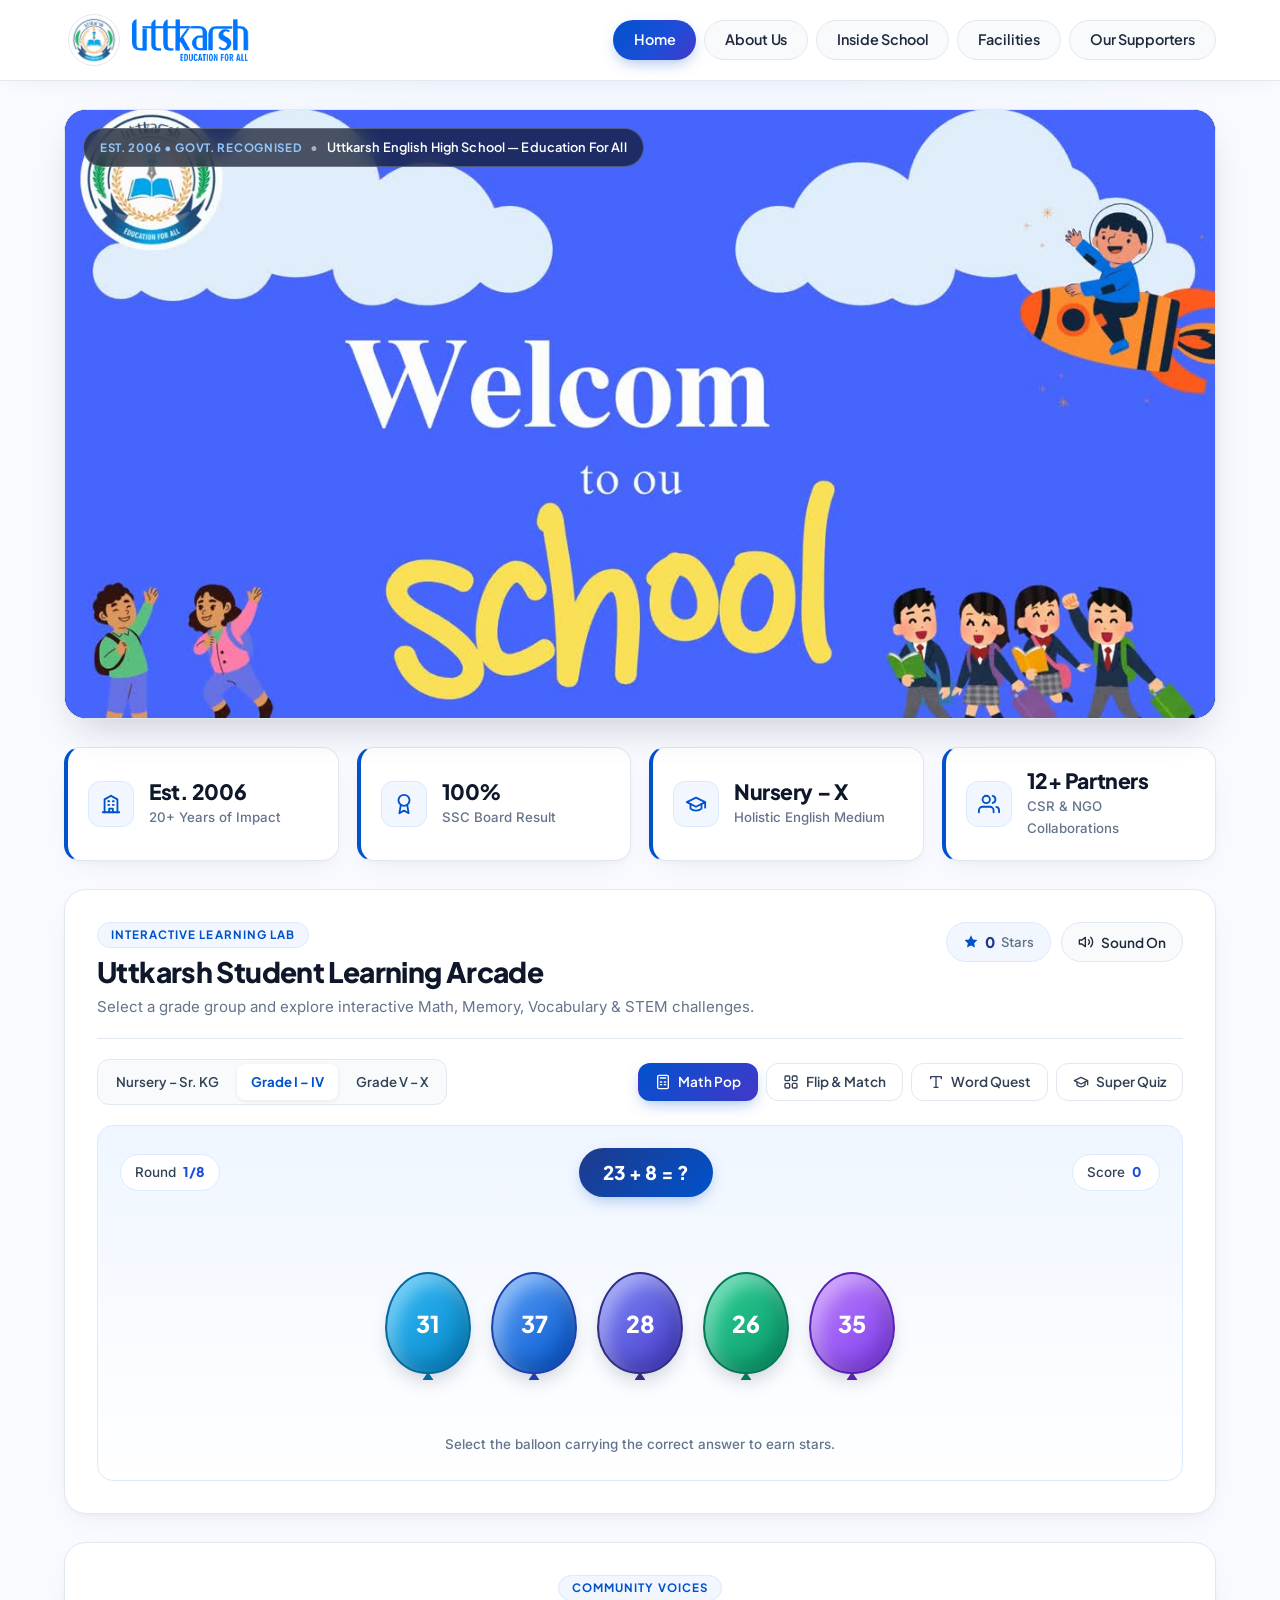
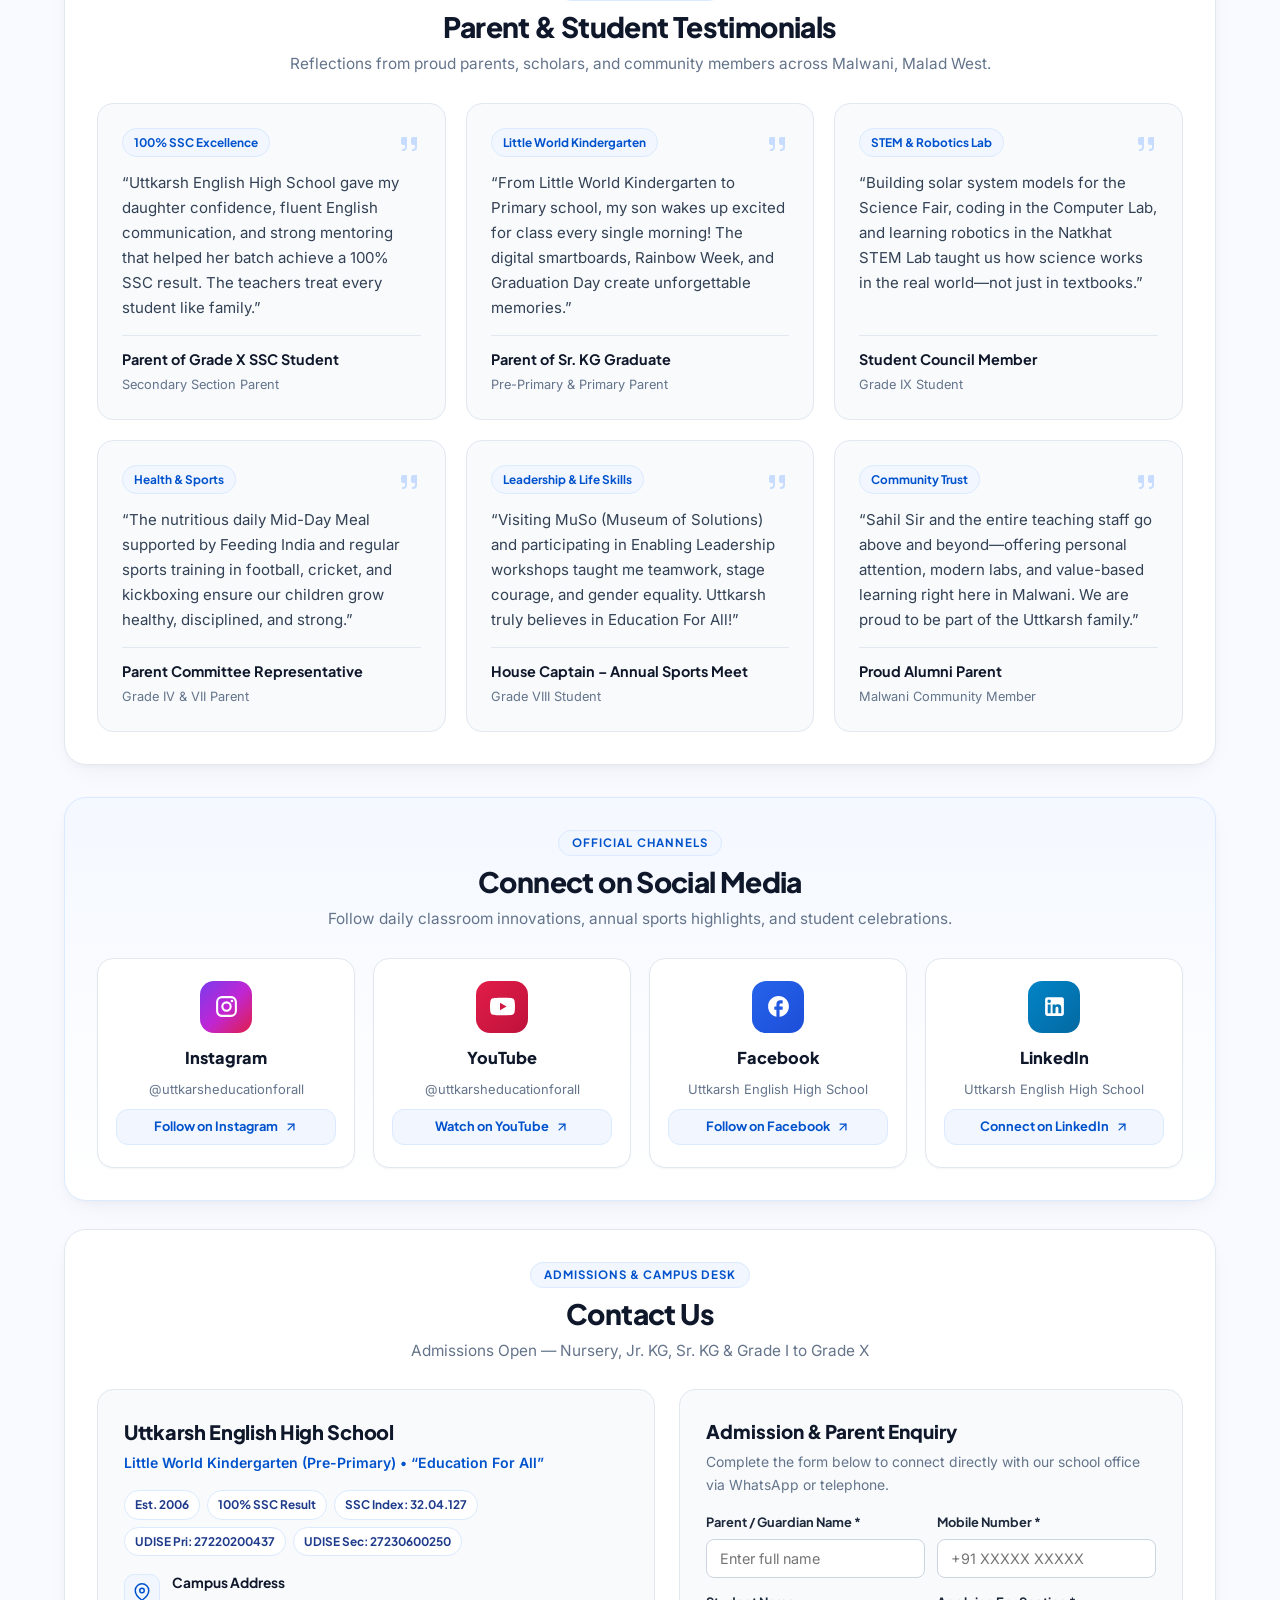
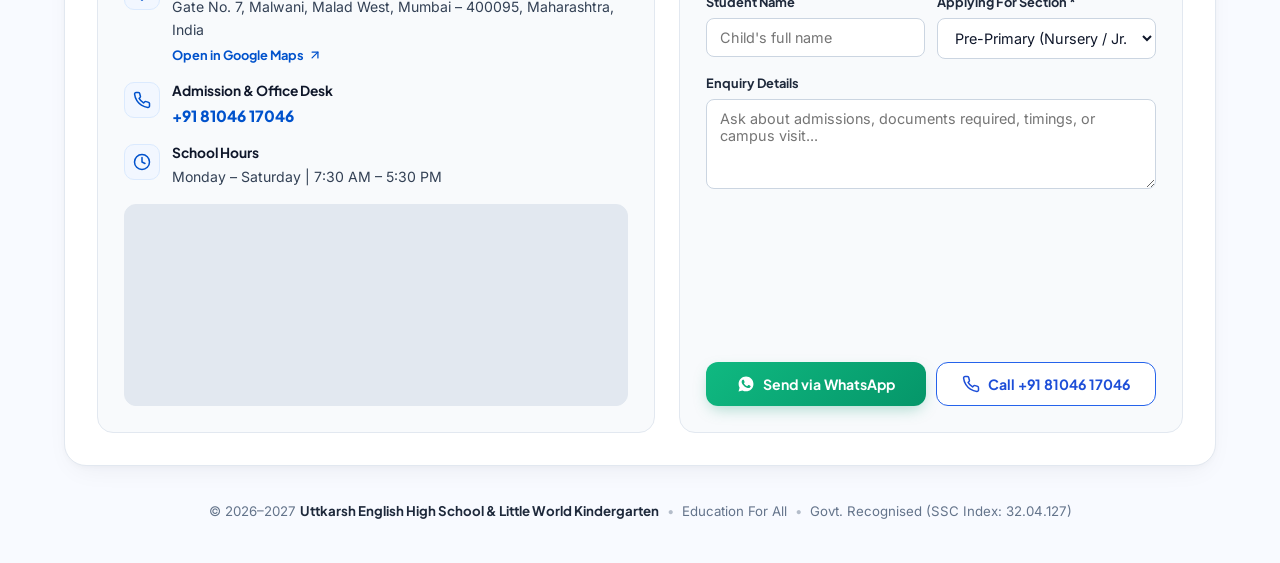
==== commit 0be4c19f: "feat(ui): add ambient starlight side margins and clean hero video controls" ====
--- a/index.html
+++ b/index.html
@@ -65,6 +65,109 @@
     </div>
   </header>
 
+  <!-- Official Ambient Starlight Margins (Visible in outer left/right empty space, zero circles, zero cards) -->
+  <aside class="side-gutter-doodles side-gutter-left" id="side-stage-left" aria-hidden="true">
+    <canvas class="side-sparkle-canvas" id="side-canvas-left"></canvas>
+
+    <!-- Sculpted Star Duo 1 (Royal Blue & Soft Violet) -->
+    <div class="ambient-star-group group-float-1">
+      <svg class="ambient-star-svg" viewBox="0 0 64 64" fill="none">
+        <defs>
+          <linearGradient id="stGradBlueL" x1="0" y1="0" x2="1" y2="1">
+            <stop offset="0%" stop-color="#38bdf8"/>
+            <stop offset="100%" stop-color="#2563eb"/>
+          </linearGradient>
+          <linearGradient id="stGradVioletL" x1="0" y1="0" x2="1" y2="1">
+            <stop offset="0%" stop-color="#c084fc"/>
+            <stop offset="100%" stop-color="#7c3aed"/>
+          </linearGradient>
+          <linearGradient id="stGradPinkL" x1="0" y1="0" x2="1" y2="1">
+            <stop offset="0%" stop-color="#f472b6"/>
+            <stop offset="100%" stop-color="#db2777"/>
+          </linearGradient>
+        </defs>
+        <path class="star-twinkle-a" d="M28 8 C28 21 31 24 44 24 C31 24 28 27 28 40 C28 27 25 24 12 24 C25 24 28 21 28 8 Z" fill="url(#stGradBlueL)"/>
+        <path class="star-twinkle-b" d="M48 36 C48 42 49.5 43.5 55.5 43.5 C49.5 43.5 48 45 48 51 C48 45 46.5 43.5 40.5 43.5 C46.5 43.5 48 42 48 36 Z" fill="url(#stGradVioletL)"/>
+        <path class="star-twinkle-c" d="M16 42 L17.6 46.2 L22 46.5 L18.6 49.3 L19.7 53.6 L16 51.2 L12.3 53.6 L13.4 49.3 L10 46.5 L14.4 46.2 Z" fill="url(#stGradPinkL)"/>
+      </svg>
+    </div>
+
+    <!-- Sculpted Star Duo 2 (Violet & Sky Sparkle) -->
+    <div class="ambient-star-group group-float-2">
+      <svg class="ambient-star-svg" viewBox="0 0 64 64" fill="none">
+        <path class="star-twinkle-b" d="M36 10 C36 22 39 25 51 25 C39 25 36 28 36 40 C36 28 33 25 21 25 C33 25 36 22 36 10 Z" fill="url(#stGradVioletL)"/>
+        <path class="star-twinkle-a" d="M18 34 C18 40.5 19.5 42 26 42 C19.5 42 18 43.5 18 50 C18 43.5 16.5 42 10 42 C16.5 42 18 40.5 18 34 Z" fill="url(#stGradBlueL)"/>
+      </svg>
+    </div>
+
+    <!-- Sculpted Star Duo 3 (Soft Rose & Royal Blue) -->
+    <div class="ambient-star-group group-float-3">
+      <svg class="ambient-star-svg" viewBox="0 0 64 64" fill="none">
+        <path class="star-twinkle-c" d="M26 12 C26 24 29 27 41 27 C29 27 26 30 26 42 C26 30 23 27 11 27 C23 27 26 24 26 12 Z" fill="url(#stGradPinkL)"/>
+        <path class="star-twinkle-a" d="M46 34 L48 39 L53.4 39.4 L49.2 42.8 L50.6 48 L46 45 L41.4 48 L42.8 42.8 L38.6 39.4 L44 39 Z" fill="url(#stGradBlueL)"/>
+      </svg>
+    </div>
+
+    <!-- Sculpted Star Duo 4 (Sky Blue & Violet) -->
+    <div class="ambient-star-group group-float-4">
+      <svg class="ambient-star-svg" viewBox="0 0 64 64" fill="none">
+        <path class="star-twinkle-a" d="M34 12 C34 23 36.8 25.8 47.8 25.8 C36.8 25.8 34 28.6 34 39.6 C34 28.6 31.2 25.8 20.2 25.8 C31.2 25.8 34 23 34 12 Z" fill="url(#stGradBlueL)"/>
+        <path class="star-twinkle-b" d="M18 38 C18 43.5 19.4 44.9 24.9 44.9 C19.4 44.9 18 46.3 18 51.8 C18 46.3 16.6 44.9 11.1 44.9 C16.6 44.9 18 43.5 18 38 Z" fill="url(#stGradVioletL)"/>
+      </svg>
+    </div>
+  </aside>
+
+  <aside class="side-gutter-doodles side-gutter-right" id="side-stage-right" aria-hidden="true">
+    <canvas class="side-sparkle-canvas" id="side-canvas-right"></canvas>
+
+    <!-- Sculpted Star Duo 1 (Violet & Sky Blue) -->
+    <div class="ambient-star-group group-float-2">
+      <svg class="ambient-star-svg" viewBox="0 0 64 64" fill="none">
+        <defs>
+          <linearGradient id="stGradBlueR" x1="0" y1="0" x2="1" y2="1">
+            <stop offset="0%" stop-color="#38bdf8"/>
+            <stop offset="100%" stop-color="#2563eb"/>
+          </linearGradient>
+          <linearGradient id="stGradVioletR" x1="0" y1="0" x2="1" y2="1">
+            <stop offset="0%" stop-color="#c084fc"/>
+            <stop offset="100%" stop-color="#7c3aed"/>
+          </linearGradient>
+          <linearGradient id="stGradPinkR" x1="0" y1="0" x2="1" y2="1">
+            <stop offset="0%" stop-color="#f472b6"/>
+            <stop offset="100%" stop-color="#db2777"/>
+          </linearGradient>
+        </defs>
+        <path class="star-twinkle-b" d="M34 8 C34 21 37 24 50 24 C37 24 34 27 34 40 C34 27 31 24 18 24 C31 24 34 21 34 8 Z" fill="url(#stGradVioletR)"/>
+        <path class="star-twinkle-a" d="M16 36 C16 42 17.5 43.5 23.5 43.5 C17.5 43.5 16 45 16 51 C16 45 14.5 43.5 8.5 43.5 C14.5 43.5 16 42 16 36 Z" fill="url(#stGradBlueR)"/>
+        <path class="star-twinkle-c" d="M46 40 L47.6 44.2 L52 44.5 L48.6 47.3 L49.7 51.6 L46 49.2 L42.3 51.6 L43.4 47.3 L40 44.5 L44.4 44.2 Z" fill="url(#stGradPinkR)"/>
+      </svg>
+    </div>
+
+    <!-- Sculpted Star Duo 2 (Royal Blue & Rose Sparkle) -->
+    <div class="ambient-star-group group-float-4">
+      <svg class="ambient-star-svg" viewBox="0 0 64 64" fill="none">
+        <path class="star-twinkle-a" d="M26 10 C26 22 29 25 41 25 C29 25 26 28 26 40 C26 28 23 25 11 25 C23 25 26 22 26 10 Z" fill="url(#stGradBlueR)"/>
+        <path class="star-twinkle-c" d="M46 34 C46 40.5 47.5 42 54 42 C47.5 42 46 43.5 46 50 C46 43.5 44.5 42 38 42 C44.5 42 46 40.5 46 34 Z" fill="url(#stGradPinkR)"/>
+      </svg>
+    </div>
+
+    <!-- Sculpted Star Duo 3 (Violet & Royal Blue) -->
+    <div class="ambient-star-group group-float-1">
+      <svg class="ambient-star-svg" viewBox="0 0 64 64" fill="none">
+        <path class="star-twinkle-b" d="M36 12 C36 24 39 27 51 27 C39 27 36 30 36 42 C36 30 33 27 21 27 C33 27 36 24 36 12 Z" fill="url(#stGradVioletR)"/>
+        <path class="star-twinkle-a" d="M18 34 L20 39 L25.4 39.4 L21.2 42.8 L22.6 48 L18 45 L13.4 48 L14.8 42.8 L10.6 39.4 L16 39 Z" fill="url(#stGradBlueR)"/>
+      </svg>
+    </div>
+
+    <!-- Sculpted Star Duo 4 (Rose & Sky Blue) -->
+    <div class="ambient-star-group group-float-3">
+      <svg class="ambient-star-svg" viewBox="0 0 64 64" fill="none">
+        <path class="star-twinkle-c" d="M28 12 C28 23 30.8 25.8 41.8 25.8 C30.8 25.8 28 28.6 28 39.6 C28 28.6 25.2 25.8 14.2 25.8 C25.2 25.8 28 23 28 12 Z" fill="url(#stGradPinkR)"/>
+        <path class="star-twinkle-a" d="M46 38 C46 43.5 47.4 44.9 52.9 44.9 C47.4 44.9 46 46.3 46 51.8 C46 46.3 44.6 44.9 39.1 44.9 C44.6 44.9 46 43.5 46 38 Z" fill="url(#stGradBlueR)"/>
+      </svg>
+    </div>
+  </aside>
+
   <!-- Dynamic Page Content Container -->
   <main class="container" id="main-content">
     <section id="page-home" class="page-view active" data-page="home"></section>
--- a/css/styles.css
+++ b/css/styles.css
@@ -415,12 +415,11 @@
 }
 
 .hero-video-card::after {
-  content: '';
-  position: absolute;
-  inset: auto 0 0 0;
-  height: 110px;
-  background: linear-gradient(180deg, transparent 0%, rgba(15, 23, 42, 0.62) 100%);
-  pointer-events: none;
+  display: none;
+}
+
+.hero-video-controls {
+  display: none !important;
 }
 
 .hero-video-el {
@@ -3041,3 +3040,150 @@
     font-size: 1.2rem;
   }
 }
+
+/* ==========================================================================
+   12. OFFICIAL AMBIENT STARLIGHT MARGINS (LEFT & RIGHT EMPTY SPACE)
+   - Minimalist, decent, institutional starlight & sculpted sparkles
+   - Zero circles, zero crosshairs, zero text cards, zero visual clutter
+   - Naturally occupies the outer left & right margins (e.g., on wide screens
+     or when zoomed out to 80%) without altering the 1200px central container
+   - Strictly ZERO orange hues: Royal Blue, Sky Cyan, Soft Violet & Rose
+   ========================================================================== */
+.side-gutter-doodles {
+  position: fixed;
+  top: 84px;
+  bottom: 16px;
+  z-index: 10;
+  pointer-events: none;
+  display: flex;
+  flex-direction: column;
+  justify-content: space-around;
+  align-items: center;
+  width: max(0px, calc((100vw - 1200px) / 2));
+  user-select: none;
+  overflow: hidden;
+}
+
+.side-gutter-left {
+  left: 0;
+}
+
+.side-gutter-right {
+  right: 0;
+}
+
+.side-sparkle-canvas {
+  position: absolute;
+  inset: 0;
+  width: 100%;
+  height: 100%;
+  pointer-events: none;
+  z-index: 1;
+}
+
+/* Sculpted SVG Star Duos/Trios */
+.ambient-star-group {
+  position: relative;
+  z-index: 2;
+  width: 58px;
+  height: 58px;
+  display: flex;
+  align-items: center;
+  justify-content: center;
+  filter: drop-shadow(0 4px 10px rgba(37, 99, 235, 0.14));
+}
+
+.ambient-star-svg {
+  width: 100%;
+  height: 100%;
+  overflow: visible;
+}
+
+/* Gentle, serene floating motion */
+.group-float-1 {
+  animation: ambientStarFloatA 7.5s ease-in-out infinite alternate;
+}
+
+.group-float-2 {
+  animation: ambientStarFloatB 8.8s ease-in-out infinite alternate;
+  animation-delay: -2.2s;
+}
+
+.group-float-3 {
+  animation: ambientStarFloatA 9.4s ease-in-out infinite alternate;
+  animation-delay: -4.1s;
+}
+
+.group-float-4 {
+  animation: ambientStarFloatB 8.2s ease-in-out infinite alternate;
+  animation-delay: -1.3s;
+}
+
+@keyframes ambientStarFloatA {
+  0% {
+    transform: translateY(-8px) translateX(-4px);
+  }
+  100% {
+    transform: translateY(8px) translateX(4px);
+  }
+}
+
+@keyframes ambientStarFloatB {
+  0% {
+    transform: translateY(7px) translateX(5px);
+  }
+  100% {
+    transform: translateY(-7px) translateX(-5px);
+  }
+}
+
+/* Soft, rhythmic star twinkle (breathing scale + opacity) */
+.star-twinkle-a {
+  transform-box: fill-box;
+  transform-origin: center;
+  animation: gentleStarTwinkle 3.4s ease-in-out infinite alternate;
+}
+
+.star-twinkle-b {
+  transform-box: fill-box;
+  transform-origin: center;
+  animation: gentleStarTwinkle 4.1s ease-in-out infinite alternate;
+  animation-delay: -1.4s;
+}
+
+.star-twinkle-c {
+  transform-box: fill-box;
+  transform-origin: center;
+  animation: gentleStarTwinkle 3.8s ease-in-out infinite alternate;
+  animation-delay: -2.6s;
+}
+
+@keyframes gentleStarTwinkle {
+  0% {
+    opacity: 0.32;
+    transform: scale(0.78) rotate(-8deg);
+  }
+  100% {
+    opacity: 0.92;
+    transform: scale(1.12) rotate(8deg);
+  }
+}
+
+/* Hide cleanly when there is no outer margin space */
+@media (max-width: 1280px) {
+  .side-gutter-doodles {
+    display: none !important;
+  }
+}
+
+@media (prefers-reduced-motion: reduce) {
+  .ambient-star-group,
+  .star-twinkle-a,
+  .star-twinkle-b,
+  .star-twinkle-c {
+    animation: none !important;
+  }
+}
+
+
+
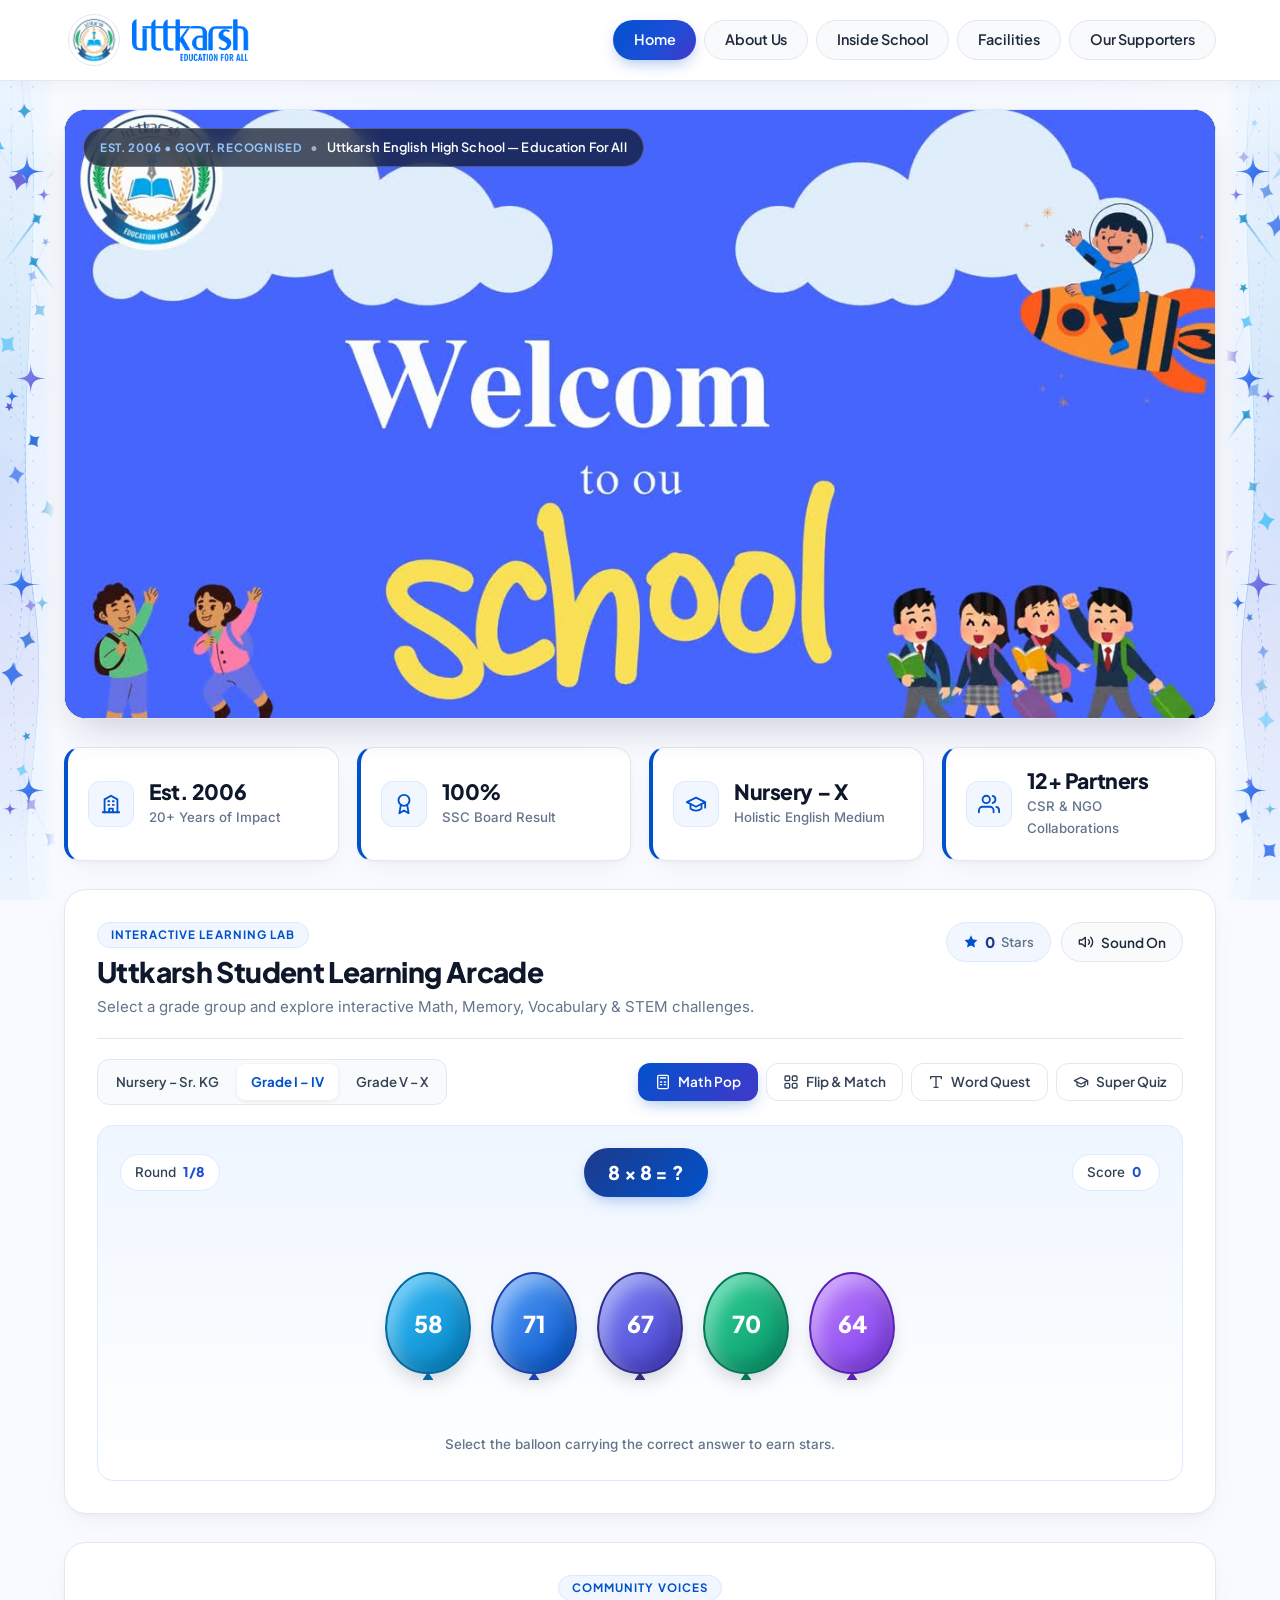
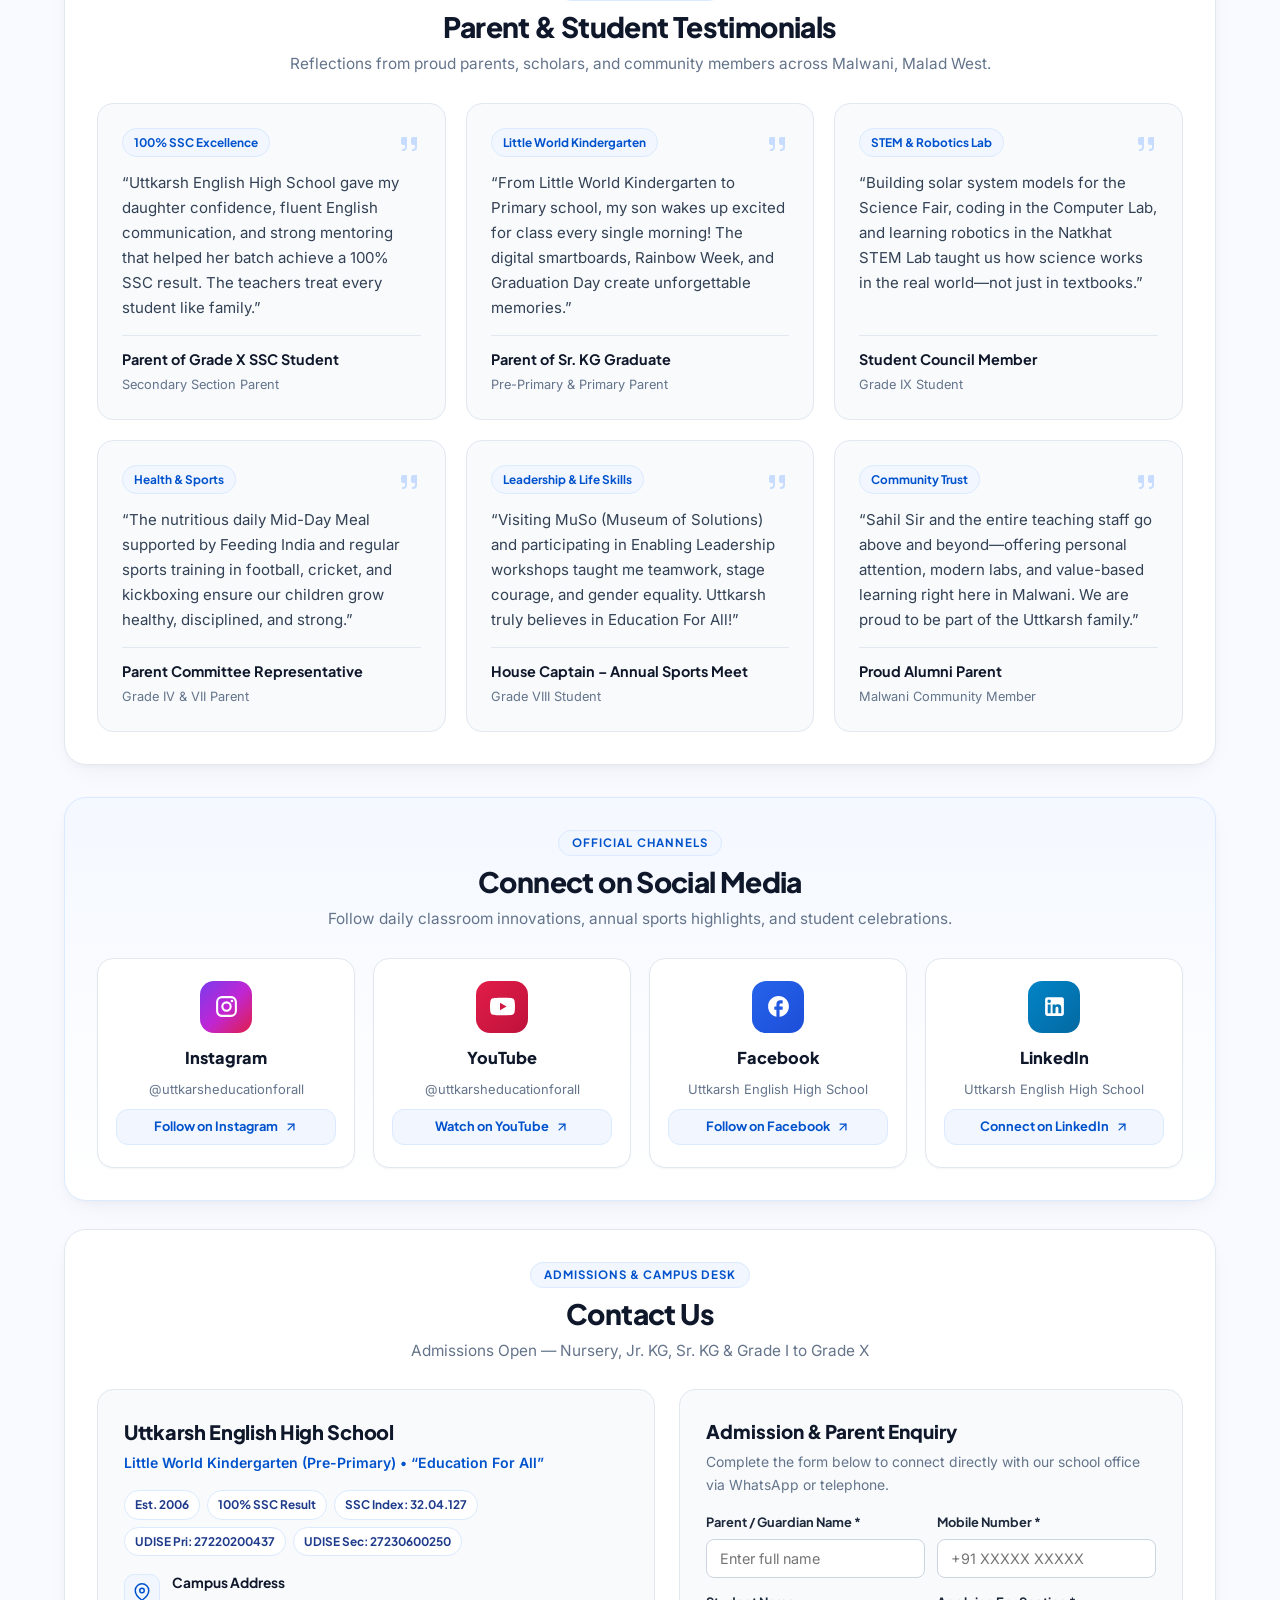
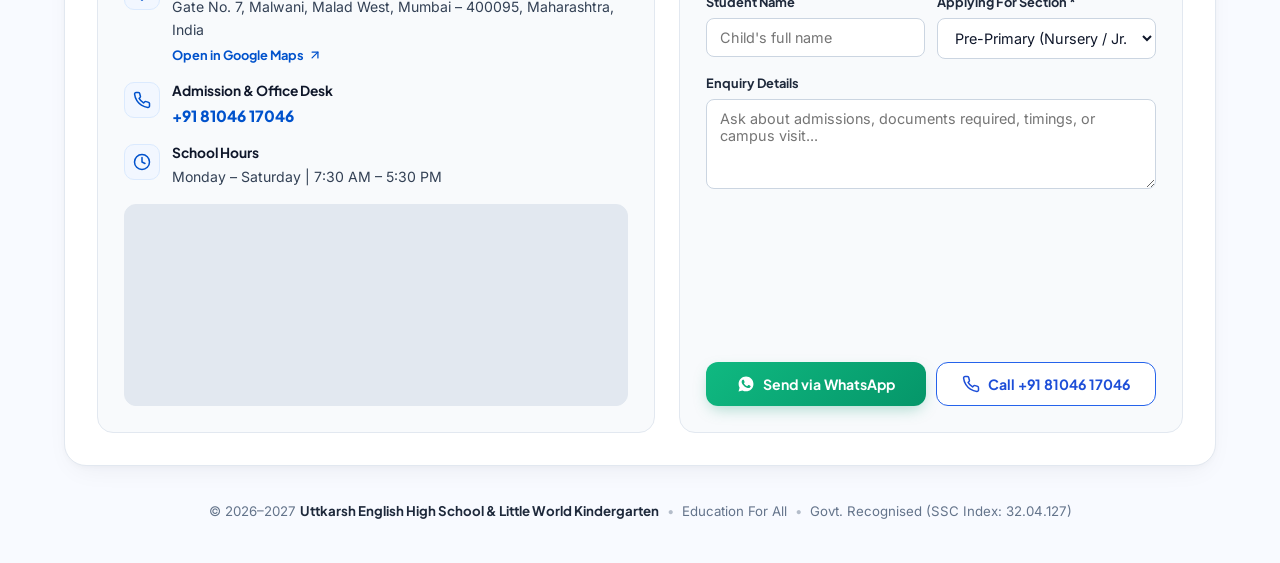
==== commit 184b123b: "feat(seo): comprehensive SEO hardening, AI search optimization & custom domain setup" ====
--- a/index.html
+++ b/index.html
@@ -1,15 +1,221 @@
 <!DOCTYPE html>
-<html lang="en">
+<html lang="en-IN">
 <head>
   <meta charset="UTF-8" />
   <meta name="viewport" content="width=device-width, initial-scale=1.0" />
-  <title>Uttkarsh English High School | Education For All</title>
+  <title>Uttkarsh English High School – Best English Medium School in Malwani, Mumbai</title>
   <meta
     name="description"
-    content="Uttkarsh English High School & Little World Kindergarten (Est. 2006, Govt. Recognised, Malwani, Malad West, Mumbai) — Education For All from Nursery to Grade X with 100% SSC Result."
+    content="Uttkarsh English High School (Est. 2006) – Govt. Recognised English-medium school in Malwani, Malad West, Mumbai. Nursery to Grade X, 100% SSC Result, holistic education, sports &amp; community programmes."
   />
+  <meta name="keywords" content="English Medium School in Malwani, Best School in Malwani Malad West, Schools in Malwani Mumbai, School in Malad West, Affordable Education in Malwani, Secondary School in Malwani, Education for Children in Malwani, Holistic Education in Mumbai, Sports and Extracurricular Activities in School, Student Mental Health and Wellbeing, Uttkarsh English High School, VMSS, Little World Kindergarten" />
+  <meta name="author" content="Uttkarsh English High School" />
+  <meta name="robots" content="index, follow, max-snippet:-1, max-image-preview:large, max-video-preview:-1" />
   <meta name="theme-color" content="#0052cc" />
+  <link rel="canonical" href="https://uttkarsheducationforall.in/" />
   <link rel="icon" type="image/png" href="assets/images/favicon-192.png" />
+  <link rel="apple-touch-icon" href="assets/images/brand/uttkarsh-logo-512.jpg" />
+
+  <!-- Geo Meta Tags — Local SEO for Malwani, Mumbai -->
+  <meta name="geo.region" content="IN-MH" />
+  <meta name="geo.placename" content="Malwani, Malad West, Mumbai" />
+  <meta name="geo.position" content="19.1960;72.8168" />
+  <meta name="ICBM" content="19.1960, 72.8168" />
+  <link rel="alternate" hreflang="en-IN" href="https://uttkarsheducationforall.in/" />
+
+  <!-- Open Graph / Facebook -->
+  <meta property="og:type" content="website" />
+  <meta property="og:locale" content="en_IN" />
+  <meta property="og:site_name" content="Uttkarsh English High School" />
+  <meta property="og:title" content="Uttkarsh English High School – Best English Medium School in Malwani, Mumbai" />
+  <meta property="og:description" content="Uttkarsh English High School (Est. 2006) – Govt. Recognised English-medium school in Malwani, Malad West, Mumbai. Nursery to Grade X, 100% SSC Result, holistic education, sports &amp; community programmes." />
+  <meta property="og:url" content="https://uttkarsheducationforall.in/" />
+  <meta property="og:image" content="https://uttkarsheducationforall.in/assets/images/brand/og-uttkarsh-english-high-school.jpg" />
+  <meta property="og:image:width" content="1200" />
+  <meta property="og:image:height" content="630" />
+  <meta property="og:image:alt" content="Uttkarsh English High School – Education For All – Malwani, Malad West, Mumbai" />
+
+  <!-- Twitter Card -->
+  <meta name="twitter:card" content="summary_large_image" />
+  <meta name="twitter:title" content="Uttkarsh English High School – Best English Medium School in Malwani, Mumbai" />
+  <meta name="twitter:description" content="Govt. Recognised English-medium school in Malwani, Malad West, Mumbai. Est. 2006. Nursery to Grade X, 100% SSC Result." />
+  <meta name="twitter:image" content="https://uttkarsheducationforall.in/assets/images/brand/og-uttkarsh-english-high-school.jpg" />
+  <meta name="twitter:image:alt" content="Uttkarsh English High School – Education For All" />
+
+  <!-- Structured Data: EducationalOrganization + School -->
+  <script type="application/ld+json">
+  {
+    "@context": "https://schema.org",
+    "@type": ["EducationalOrganization", "School"],
+    "@id": "https://uttkarsheducationforall.in/#school",
+    "name": "Uttkarsh English High School",
+    "alternateName": ["Uttkarsh English High School & Little World Kindergarten", "Malwani Uttkarsh Vidyalaya", "UEHS", "Uttkarsh Education For All"],
+    "description": "Uttkarsh English High School is an English-medium school located in Malwani, Malad West, Mumbai, committed to providing accessible and quality education to children in the community. The school believes in holistic child development, focusing not only on academic learning but also on sports, creativity, mental health awareness, social development and extracurricular activities. Through dedicated educators, inclusive learning opportunities and community-driven initiatives, Uttkarsh English High School aims to create a supportive environment where every child can learn, grow and reach their potential.",
+    "url": "https://uttkarsheducationforall.in/",
+    "logo": "https://uttkarsheducationforall.in/assets/images/brand/uttkarsh-logo-512.jpg",
+    "image": "https://uttkarsheducationforall.in/assets/images/brand/og-uttkarsh-english-high-school.jpg",
+    "telephone": "+918104617046",
+    "foundingDate": "2006",
+    "address": {
+      "@type": "PostalAddress",
+      "streetAddress": "Gate No. 7, Malwani",
+      "addressLocality": "Malad West, Mumbai",
+      "addressRegion": "Maharashtra",
+      "postalCode": "400095",
+      "addressCountry": "IN"
+    },
+    "geo": {
+      "@type": "GeoCoordinates",
+      "latitude": "19.1960",
+      "longitude": "72.8168"
+    },
+    "openingHoursSpecification": {
+      "@type": "OpeningHoursSpecification",
+      "dayOfWeek": ["Monday","Tuesday","Wednesday","Thursday","Friday","Saturday"],
+      "opens": "07:30",
+      "closes": "17:30"
+    },
+    "contactPoint": {
+      "@type": "ContactPoint",
+      "telephone": "+918104617046",
+      "contactType": "Admissions",
+      "areaServed": "IN",
+      "availableLanguage": ["English", "Hindi", "Marathi"]
+    },
+    "areaServed": [
+      {"@type": "City", "name": "Mumbai"},
+      {"@type": "AdministrativeArea", "name": "Malwani, Malad West"},
+      {"@type": "AdministrativeArea", "name": "Malad, Mumbai"}
+    ],
+    "sameAs": [
+      "https://www.instagram.com/uttkarsheducationforall",
+      "https://youtube.com/@uttkarsheducationforall",
+      "https://www.facebook.com/share/1Gw5dfnWg1/",
+      "https://www.linkedin.com/company/uttkarsh-english-high-school/"
+    ],
+    "parentOrganization": {
+      "@type": "Organization",
+      "name": "Vande Mataram Shikshan Sanstha",
+      "alternateName": "VMSS"
+    },
+    "subOrganization": {
+      "@type": "Preschool",
+      "name": "Little World Kindergarten",
+      "description": "Pre-primary education from Nursery to Sr. KG"
+    },
+    "hasCredential": {
+      "@type": "EducationalOccupationalCredential",
+      "credentialCategory": "Government Recognition",
+      "recognizedBy": {
+        "@type": "Organization",
+        "name": "Maharashtra State Board of Secondary and Higher Secondary Education"
+      }
+    },
+    "knowsAbout": ["English Medium Education", "Holistic Development", "Sports Education", "Mental Health Awareness", "Art and Creative Learning", "Gender Equality", "Community Engagement", "Student Development"],
+    "slogan": "Education For All"
+  }
+  </script>
+
+  <!-- Structured Data: FAQPage -->
+  <script type="application/ld+json">
+  {
+    "@context": "https://schema.org",
+    "@type": "FAQPage",
+    "mainEntity": [
+      {
+        "@type": "Question",
+        "name": "Where is Uttkarsh English High School located?",
+        "acceptedAnswer": {
+          "@type": "Answer",
+          "text": "Uttkarsh English High School is located at Gate No. 7, Malwani, Malad West, Mumbai – 400095, Maharashtra, India."
+        }
+      },
+      {
+        "@type": "Question",
+        "name": "Which standards are taught at Uttkarsh English High School?",
+        "acceptedAnswer": {
+          "@type": "Answer",
+          "text": "Uttkarsh English High School offers English-medium education from Nursery, Jr. KG, Sr. KG, and Grade I through Grade X (SSC Board). The pre-primary section operates as Little World Kindergarten."
+        }
+      },
+      {
+        "@type": "Question",
+        "name": "What makes Uttkarsh English High School different?",
+        "acceptedAnswer": {
+          "@type": "Answer",
+          "text": "Uttkarsh English High School focuses on holistic child development – combining academic learning with sports, creativity, mental health awareness, gender equality initiatives and community engagement programmes. The school has achieved 100% SSC Board results and is managed by Vande Mataram Shikshan Sanstha (VMSS)."
+        }
+      },
+      {
+        "@type": "Question",
+        "name": "Does the school offer sports and extracurricular activities?",
+        "acceptedAnswer": {
+          "@type": "Answer",
+          "text": "Yes. The school actively encourages participation in sports including football, physical education, art-based activities, creative workshops, community engagement programmes and student development initiatives."
+        }
+      },
+      {
+        "@type": "Question",
+        "name": "What initiatives does the school conduct for student mental health?",
+        "acceptedAnswer": {
+          "@type": "Answer",
+          "text": "Uttkarsh English High School conducts activities promoting emotional awareness, mental wellbeing, healthy expression, and social development as part of its holistic education approach."
+        }
+      },
+      {
+        "@type": "Question",
+        "name": "Does the school organise art and creative learning activities?",
+        "acceptedAnswer": {
+          "@type": "Answer",
+          "text": "Yes. The school provides opportunities for children to explore creativity through art-based activities, workshops, cultural events, and creative learning programmes."
+        }
+      },
+      {
+        "@type": "Question",
+        "name": "How can parents contact the school for admissions?",
+        "acceptedAnswer": {
+          "@type": "Answer",
+          "text": "Parents can contact Uttkarsh English High School at +91 81046 17046 (phone/WhatsApp), visit the school at Gate No. 7, Malwani, Malad West, Mumbai – 400095, or reach out via Instagram, Facebook, YouTube or LinkedIn @uttkarsheducationforall."
+        }
+      },
+      {
+        "@type": "Question",
+        "name": "Which organisation manages Uttkarsh English High School?",
+        "acceptedAnswer": {
+          "@type": "Answer",
+          "text": "Uttkarsh English High School is managed by Vande Mataram Shikshan Sanstha (VMSS), a community-driven educational organisation committed to accessible and quality education in Malwani and surrounding communities."
+        }
+      }
+    ]
+  }
+  </script>
+
+  <!-- Structured Data: WebSite -->
+  <script type="application/ld+json">
+  {
+    "@context": "https://schema.org",
+    "@type": "WebSite",
+    "name": "Uttkarsh English High School",
+    "alternateName": "Uttkarsh Education For All",
+    "url": "https://uttkarsheducationforall.in/"
+  }
+  </script>
+
+  <!-- Structured Data: BreadcrumbList -->
+  <script type="application/ld+json">
+  {
+    "@context": "https://schema.org",
+    "@type": "BreadcrumbList",
+    "itemListElement": [
+      {"@type": "ListItem", "position": 1, "name": "Home", "item": "https://uttkarsheducationforall.in/"},
+      {"@type": "ListItem", "position": 2, "name": "About Us", "item": "https://uttkarsheducationforall.in/#about-us"},
+      {"@type": "ListItem", "position": 3, "name": "Inside School", "item": "https://uttkarsheducationforall.in/#inside-school"},
+      {"@type": "ListItem", "position": 4, "name": "Facilities", "item": "https://uttkarsheducationforall.in/#facilities"},
+      {"@type": "ListItem", "position": 5, "name": "Our Supporters", "item": "https://uttkarsheducationforall.in/#our-supporters"}
+    ]
+  }
+  </script>
+
   <link rel="preconnect" href="https://fonts.googleapis.com" />
   <link rel="preconnect" href="https://fonts.gstatic.com" crossorigin />
   <link
@@ -65,111 +271,234 @@
     </div>
   </header>
 
-  <!-- Official Ambient Starlight Margins (Visible in outer left/right empty space, zero circles, zero cards) -->
+  <!-- Official Institutional Side-Margin Architecture (Flowing Royal Aurora Ribbons + Constellation Starfield) -->
   <aside class="side-gutter-doodles side-gutter-left" id="side-stage-left" aria-hidden="true">
+    <!-- Layer 1: Full-Height Flowing Institutional Aurora Ribbons & Light-Pulse Streams -->
+    <svg class="side-aurora-ribbon-svg" viewBox="0 0 180 1000" preserveAspectRatio="none" fill="none">
+      <defs>
+        <linearGradient id="ribbonFillL1" x1="0" y1="0" x2="0" y2="1">
+          <stop offset="0%" stop-color="#2563eb" stop-opacity="0.02"/>
+          <stop offset="25%" stop-color="#0284c7" stop-opacity="0.08"/>
+          <stop offset="50%" stop-color="#2563eb" stop-opacity="0.12"/>
+          <stop offset="75%" stop-color="#4338ca" stop-opacity="0.08"/>
+          <stop offset="100%" stop-color="#2563eb" stop-opacity="0.02"/>
+        </linearGradient>
+        <linearGradient id="ribbonStrokeL1" x1="0" y1="0" x2="0" y2="1">
+          <stop offset="0%" stop-color="#93c5fd" stop-opacity="0.1"/>
+          <stop offset="35%" stop-color="#38bdf8" stop-opacity="0.48"/>
+          <stop offset="65%" stop-color="#2563eb" stop-opacity="0.52"/>
+          <stop offset="100%" stop-color="#93c5fd" stop-opacity="0.1"/>
+        </linearGradient>
+        <linearGradient id="ribbonBeamL" x1="0" y1="0" x2="0" y2="1">
+          <stop offset="0%" stop-color="#38bdf8" stop-opacity="0"/>
+          <stop offset="50%" stop-color="#0052cc" stop-opacity="0.85"/>
+          <stop offset="100%" stop-color="#38bdf8" stop-opacity="0"/>
+        </linearGradient>
+      </defs>
+      <!-- Soft Architectural Wave Fill -->
+      <path class="aurora-wave-band" d="M -20 0 L 95 0 C 155 210, 30 430, 118 650 C 165 790, 45 910, 105 1000 L -20 1000 Z" fill="url(#ribbonFillL1)"/>
+      <!-- Primary Flowing Wave Spine -->
+      <path d="M 95 0 C 155 210, 30 430, 118 650 C 165 790, 45 910, 105 1000" stroke="url(#ribbonStrokeL1)" stroke-width="1.6"/>
+      <!-- Secondary Harmonious Wave Spine -->
+      <path d="M 42 0 C 12 240, 142 460, 56 700 C 14 830, 128 930, 68 1000" stroke="url(#ribbonStrokeL1)" stroke-width="1.2" stroke-dasharray="4 6"/>
+      <!-- Animated Glowing Light-Pulse Traveler Along Wave -->
+      <path class="aurora-light-beam beam-1" d="M 95 0 C 155 210, 30 430, 118 650 C 165 790, 45 910, 105 1000" stroke="url(#ribbonBeamL)" stroke-width="2.8" stroke-linecap="round"/>
+      <path class="aurora-light-beam beam-2" d="M 42 0 C 12 240, 142 460, 56 700 C 14 830, 128 930, 68 1000" stroke="url(#ribbonBeamL)" stroke-width="2.2" stroke-linecap="round"/>
+    </svg>
+
+    <!-- Layer 2: 60fps Interactive Constellation & Shooting-Star Canvas -->
     <canvas class="side-sparkle-canvas" id="side-canvas-left"></canvas>
 
-    <!-- Sculpted Star Duo 1 (Royal Blue & Soft Violet) -->
+    <!-- Layer 3: Sculpted Institutional North-Star & Compass Clusters Along the Wave -->
     <div class="ambient-star-group group-float-1">
-      <svg class="ambient-star-svg" viewBox="0 0 64 64" fill="none">
+      <svg class="ambient-star-svg" viewBox="0 0 72 72" fill="none">
         <defs>
-          <linearGradient id="stGradBlueL" x1="0" y1="0" x2="1" y2="1">
+          <linearGradient id="stRoyalL" x1="0" y1="0" x2="1" y2="1">
             <stop offset="0%" stop-color="#38bdf8"/>
-            <stop offset="100%" stop-color="#2563eb"/>
+            <stop offset="50%" stop-color="#2563eb"/>
+            <stop offset="100%" stop-color="#1d4ed8"/>
           </linearGradient>
-          <linearGradient id="stGradVioletL" x1="0" y1="0" x2="1" y2="1">
-            <stop offset="0%" stop-color="#c084fc"/>
-            <stop offset="100%" stop-color="#7c3aed"/>
+          <linearGradient id="stIceL" x1="0" y1="0" x2="1" y2="1">
+            <stop offset="0%" stop-color="#e0f2fe"/>
+            <stop offset="100%" stop-color="#0284c7"/>
           </linearGradient>
-          <linearGradient id="stGradPinkL" x1="0" y1="0" x2="1" y2="1">
-            <stop offset="0%" stop-color="#f472b6"/>
-            <stop offset="100%" stop-color="#db2777"/>
+          <linearGradient id="stIndigoL" x1="0" y1="0" x2="1" y2="1">
+            <stop offset="0%" stop-color="#818cf8"/>
+            <stop offset="100%" stop-color="#4338ca"/>
           </linearGradient>
         </defs>
-        <path class="star-twinkle-a" d="M28 8 C28 21 31 24 44 24 C31 24 28 27 28 40 C28 27 25 24 12 24 C25 24 28 21 28 8 Z" fill="url(#stGradBlueL)"/>
-        <path class="star-twinkle-b" d="M48 36 C48 42 49.5 43.5 55.5 43.5 C49.5 43.5 48 45 48 51 C48 45 46.5 43.5 40.5 43.5 C46.5 43.5 48 42 48 36 Z" fill="url(#stGradVioletL)"/>
-        <path class="star-twinkle-c" d="M16 42 L17.6 46.2 L22 46.5 L18.6 49.3 L19.7 53.6 L16 51.2 L12.3 53.6 L13.4 49.3 L10 46.5 L14.4 46.2 Z" fill="url(#stGradPinkL)"/>
-      </svg>
-    </div>
-
-    <!-- Sculpted Star Duo 2 (Violet & Sky Sparkle) -->
+        <!-- Faceted 8-Point Institutional North-Star -->
+        <path class="star-twinkle-b" d="M36 14 L40 32 L58 36 L40 40 L36 58 L32 40 L14 36 L32 32 Z" fill="url(#stIceL)" opacity="0.35" transform="rotate(45 36 36)"/>
+        <path class="star-twinkle-a" d="M36 6 C36 25 39 28 58 28 C39 28 36 31 36 50 C36 31 33 28 14 28 C33 28 36 25 36 6 Z" fill="url(#stRoyalL)"/>
+        <path class="star-twinkle-c" d="M54 44 C54 51 55.6 52.6 62.6 52.6 C55.6 52.6 54 54.2 54 61.2 C54 54.2 52.4 52.6 45.4 52.6 C52.4 52.6 54 51 54 44 Z" fill="url(#stIndigoL)"/>
+      </svg>
+    </div>
+
     <div class="ambient-star-group group-float-2">
-      <svg class="ambient-star-svg" viewBox="0 0 64 64" fill="none">
-        <path class="star-twinkle-b" d="M36 10 C36 22 39 25 51 25 C39 25 36 28 36 40 C36 28 33 25 21 25 C33 25 36 22 36 10 Z" fill="url(#stGradVioletL)"/>
-        <path class="star-twinkle-a" d="M18 34 C18 40.5 19.5 42 26 42 C19.5 42 18 43.5 18 50 C18 43.5 16.5 42 10 42 C16.5 42 18 40.5 18 34 Z" fill="url(#stGradBlueL)"/>
-      </svg>
-    </div>
-
-    <!-- Sculpted Star Duo 3 (Soft Rose & Royal Blue) -->
+      <svg class="ambient-star-svg" viewBox="0 0 72 72" fill="none">
+        <path class="star-twinkle-b" d="M40 10 C40 26 43 29 59 29 C43 29 40 32 40 48 C40 32 37 29 21 29 C37 29 40 26 40 10 Z" fill="url(#stIndigoL)"/>
+        <path class="star-twinkle-a" d="M20 38 C20 46 21.8 47.8 29.8 47.8 C21.8 47.8 20 49.6 20 57.6 C20 49.6 18.2 47.8 10.2 47.8 C18.2 47.8 20 46 20 38 Z" fill="url(#stRoyalL)"/>
+      </svg>
+    </div>
+
     <div class="ambient-star-group group-float-3">
-      <svg class="ambient-star-svg" viewBox="0 0 64 64" fill="none">
-        <path class="star-twinkle-c" d="M26 12 C26 24 29 27 41 27 C29 27 26 30 26 42 C26 30 23 27 11 27 C23 27 26 24 26 12 Z" fill="url(#stGradPinkL)"/>
-        <path class="star-twinkle-a" d="M46 34 L48 39 L53.4 39.4 L49.2 42.8 L50.6 48 L46 45 L41.4 48 L42.8 42.8 L38.6 39.4 L44 39 Z" fill="url(#stGradBlueL)"/>
-      </svg>
-    </div>
-
-    <!-- Sculpted Star Duo 4 (Sky Blue & Violet) -->
+      <svg class="ambient-star-svg" viewBox="0 0 72 72" fill="none">
+        <path class="star-twinkle-a" d="M30 8 C30 26 33 29 51 29 C33 29 30 32 30 50 C30 32 27 29 9 29 C27 29 30 26 30 8 Z" fill="url(#stRoyalL)"/>
+        <path class="star-twinkle-c" d="M52 38 C52 46.5 54 48.5 62.5 48.5 C54 48.5 52 50.5 52 59 C52 50.5 50 48.5 41.5 48.5 C50 48.5 52 46.5 52 38 Z" fill="url(#stIceL)"/>
+      </svg>
+    </div>
+
     <div class="ambient-star-group group-float-4">
-      <svg class="ambient-star-svg" viewBox="0 0 64 64" fill="none">
-        <path class="star-twinkle-a" d="M34 12 C34 23 36.8 25.8 47.8 25.8 C36.8 25.8 34 28.6 34 39.6 C34 28.6 31.2 25.8 20.2 25.8 C31.2 25.8 34 23 34 12 Z" fill="url(#stGradBlueL)"/>
-        <path class="star-twinkle-b" d="M18 38 C18 43.5 19.4 44.9 24.9 44.9 C19.4 44.9 18 46.3 18 51.8 C18 46.3 16.6 44.9 11.1 44.9 C16.6 44.9 18 43.5 18 38 Z" fill="url(#stGradVioletL)"/>
+      <svg class="ambient-star-svg" viewBox="0 0 72 72" fill="none">
+        <path class="star-twinkle-c" d="M38 10 C38 26 41 29 57 29 C41 29 38 32 38 48 C38 32 35 29 19 29 C35 29 38 26 38 10 Z" fill="url(#stRoyalL)"/>
+        <path class="star-twinkle-b" d="M18 40 C18 47 19.6 48.6 26.6 48.6 C19.6 48.6 18 50.2 18 57.2 C18 50.2 16.4 48.6 9.4 48.6 C16.4 48.6 18 47 18 40 Z" fill="url(#stIndigoL)"/>
       </svg>
     </div>
   </aside>
 
   <aside class="side-gutter-doodles side-gutter-right" id="side-stage-right" aria-hidden="true">
+    <!-- Layer 1: Full-Height Flowing Institutional Aurora Ribbons & Light-Pulse Streams -->
+    <svg class="side-aurora-ribbon-svg" viewBox="0 0 180 1000" preserveAspectRatio="none" fill="none">
+      <defs>
+        <linearGradient id="ribbonFillR1" x1="0" y1="0" x2="0" y2="1">
+          <stop offset="0%" stop-color="#2563eb" stop-opacity="0.02"/>
+          <stop offset="25%" stop-color="#0284c7" stop-opacity="0.08"/>
+          <stop offset="50%" stop-color="#2563eb" stop-opacity="0.12"/>
+          <stop offset="75%" stop-color="#4338ca" stop-opacity="0.08"/>
+          <stop offset="100%" stop-color="#2563eb" stop-opacity="0.02"/>
+        </linearGradient>
+        <linearGradient id="ribbonStrokeR1" x1="0" y1="0" x2="0" y2="1">
+          <stop offset="0%" stop-color="#93c5fd" stop-opacity="0.1"/>
+          <stop offset="35%" stop-color="#38bdf8" stop-opacity="0.48"/>
+          <stop offset="65%" stop-color="#2563eb" stop-opacity="0.52"/>
+          <stop offset="100%" stop-color="#93c5fd" stop-opacity="0.1"/>
+        </linearGradient>
+        <linearGradient id="ribbonBeamR" x1="0" y1="0" x2="0" y2="1">
+          <stop offset="0%" stop-color="#38bdf8" stop-opacity="0"/>
+          <stop offset="50%" stop-color="#0052cc" stop-opacity="0.85"/>
+          <stop offset="100%" stop-color="#38bdf8" stop-opacity="0"/>
+        </linearGradient>
+      </defs>
+      <!-- Soft Architectural Wave Fill (Mirrored) -->
+      <path class="aurora-wave-band" d="M 200 0 L 85 0 C 25 210, 150 430, 62 650 C 15 790, 135 910, 75 1000 L 200 1000 Z" fill="url(#ribbonFillR1)"/>
+      <!-- Primary Flowing Wave Spine -->
+      <path d="M 85 0 C 25 210, 150 430, 62 650 C 15 790, 135 910, 75 1000" stroke="url(#ribbonStrokeR1)" stroke-width="1.6"/>
+      <!-- Secondary Harmonious Wave Spine -->
+      <path d="M 138 0 C 168 240, 38 460, 124 700 C 166 830, 52 930, 112 1000" stroke="url(#ribbonStrokeR1)" stroke-width="1.2" stroke-dasharray="4 6"/>
+      <!-- Animated Glowing Light-Pulse Traveler Along Wave -->
+      <path class="aurora-light-beam beam-2" d="M 85 0 C 25 210, 150 430, 62 650 C 15 790, 135 910, 75 1000" stroke="url(#ribbonBeamR)" stroke-width="2.8" stroke-linecap="round"/>
+      <path class="aurora-light-beam beam-1" d="M 138 0 C 168 240, 38 460, 124 700 C 166 830, 52 930, 112 1000" stroke="url(#ribbonBeamR)" stroke-width="2.2" stroke-linecap="round"/>
+    </svg>
+
+    <!-- Layer 2: 60fps Interactive Constellation & Shooting-Star Canvas -->
     <canvas class="side-sparkle-canvas" id="side-canvas-right"></canvas>
 
-    <!-- Sculpted Star Duo 1 (Violet & Sky Blue) -->
+    <!-- Layer 3: Sculpted Institutional North-Star & Compass Clusters Along the Wave -->
     <div class="ambient-star-group group-float-2">
-      <svg class="ambient-star-svg" viewBox="0 0 64 64" fill="none">
+      <svg class="ambient-star-svg" viewBox="0 0 72 72" fill="none">
         <defs>
-          <linearGradient id="stGradBlueR" x1="0" y1="0" x2="1" y2="1">
+          <linearGradient id="stRoyalR" x1="0" y1="0" x2="1" y2="1">
             <stop offset="0%" stop-color="#38bdf8"/>
-            <stop offset="100%" stop-color="#2563eb"/>
+            <stop offset="50%" stop-color="#2563eb"/>
+            <stop offset="100%" stop-color="#1d4ed8"/>
           </linearGradient>
-          <linearGradient id="stGradVioletR" x1="0" y1="0" x2="1" y2="1">
-            <stop offset="0%" stop-color="#c084fc"/>
-            <stop offset="100%" stop-color="#7c3aed"/>
+          <linearGradient id="stIceR" x1="0" y1="0" x2="1" y2="1">
+            <stop offset="0%" stop-color="#e0f2fe"/>
+            <stop offset="100%" stop-color="#0284c7"/>
           </linearGradient>
-          <linearGradient id="stGradPinkR" x1="0" y1="0" x2="1" y2="1">
-            <stop offset="0%" stop-color="#f472b6"/>
-            <stop offset="100%" stop-color="#db2777"/>
+          <linearGradient id="stIndigoR" x1="0" y1="0" x2="1" y2="1">
+            <stop offset="0%" stop-color="#818cf8"/>
+            <stop offset="100%" stop-color="#4338ca"/>
           </linearGradient>
         </defs>
-        <path class="star-twinkle-b" d="M34 8 C34 21 37 24 50 24 C37 24 34 27 34 40 C34 27 31 24 18 24 C31 24 34 21 34 8 Z" fill="url(#stGradVioletR)"/>
-        <path class="star-twinkle-a" d="M16 36 C16 42 17.5 43.5 23.5 43.5 C17.5 43.5 16 45 16 51 C16 45 14.5 43.5 8.5 43.5 C14.5 43.5 16 42 16 36 Z" fill="url(#stGradBlueR)"/>
-        <path class="star-twinkle-c" d="M46 40 L47.6 44.2 L52 44.5 L48.6 47.3 L49.7 51.6 L46 49.2 L42.3 51.6 L43.4 47.3 L40 44.5 L44.4 44.2 Z" fill="url(#stGradPinkR)"/>
-      </svg>
-    </div>
-
-    <!-- Sculpted Star Duo 2 (Royal Blue & Rose Sparkle) -->
+        <path class="star-twinkle-b" d="M36 14 L40 32 L58 36 L40 40 L36 58 L32 40 L14 36 L32 32 Z" fill="url(#stIceR)" opacity="0.35" transform="rotate(45 36 36)"/>
+        <path class="star-twinkle-a" d="M36 6 C36 25 39 28 58 28 C39 28 36 31 36 50 C36 31 33 28 14 28 C33 28 36 25 36 6 Z" fill="url(#stRoyalR)"/>
+        <path class="star-twinkle-c" d="M18 44 C18 51 19.6 52.6 26.6 52.6 C19.6 52.6 18 54.2 18 61.2 C18 54.2 16.4 52.6 9.4 52.6 C16.4 52.6 18 51 18 44 Z" fill="url(#stIndigoR)"/>
+      </svg>
+    </div>
+
     <div class="ambient-star-group group-float-4">
-      <svg class="ambient-star-svg" viewBox="0 0 64 64" fill="none">
-        <path class="star-twinkle-a" d="M26 10 C26 22 29 25 41 25 C29 25 26 28 26 40 C26 28 23 25 11 25 C23 25 26 22 26 10 Z" fill="url(#stGradBlueR)"/>
-        <path class="star-twinkle-c" d="M46 34 C46 40.5 47.5 42 54 42 C47.5 42 46 43.5 46 50 C46 43.5 44.5 42 38 42 C44.5 42 46 40.5 46 34 Z" fill="url(#stGradPinkR)"/>
-      </svg>
-    </div>
-
-    <!-- Sculpted Star Duo 3 (Violet & Royal Blue) -->
+      <svg class="ambient-star-svg" viewBox="0 0 72 72" fill="none">
+        <path class="star-twinkle-a" d="M32 10 C32 26 35 29 51 29 C35 29 32 32 32 48 C32 32 29 29 13 29 C29 29 32 26 32 10 Z" fill="url(#stRoyalR)"/>
+        <path class="star-twinkle-c" d="M52 38 C52 46 53.8 47.8 61.8 47.8 C53.8 47.8 52 49.6 52 57.6 C52 49.6 50.2 47.8 42.2 47.8 C50.2 47.8 52 46 52 38 Z" fill="url(#stIndigoR)"/>
+      </svg>
+    </div>
+
     <div class="ambient-star-group group-float-1">
-      <svg class="ambient-star-svg" viewBox="0 0 64 64" fill="none">
-        <path class="star-twinkle-b" d="M36 12 C36 24 39 27 51 27 C39 27 36 30 36 42 C36 30 33 27 21 27 C33 27 36 24 36 12 Z" fill="url(#stGradVioletR)"/>
-        <path class="star-twinkle-a" d="M18 34 L20 39 L25.4 39.4 L21.2 42.8 L22.6 48 L18 45 L13.4 48 L14.8 42.8 L10.6 39.4 L16 39 Z" fill="url(#stGradBlueR)"/>
-      </svg>
-    </div>
-
-    <!-- Sculpted Star Duo 4 (Rose & Sky Blue) -->
+      <svg class="ambient-star-svg" viewBox="0 0 72 72" fill="none">
+        <path class="star-twinkle-b" d="M42 8 C42 26 45 29 63 29 C45 29 42 32 42 50 C42 32 39 29 21 29 C39 29 42 26 42 8 Z" fill="url(#stIndigoR)"/>
+        <path class="star-twinkle-a" d="M20 38 C20 46.5 22 48.5 30.5 48.5 C22 48.5 20 50.5 20 59 C20 50.5 18 48.5 9.5 48.5 C18 48.5 20 46.5 20 38 Z" fill="url(#stRoyalR)"/>
+      </svg>
+    </div>
+
     <div class="ambient-star-group group-float-3">
-      <svg class="ambient-star-svg" viewBox="0 0 64 64" fill="none">
-        <path class="star-twinkle-c" d="M28 12 C28 23 30.8 25.8 41.8 25.8 C30.8 25.8 28 28.6 28 39.6 C28 28.6 25.2 25.8 14.2 25.8 C25.2 25.8 28 23 28 12 Z" fill="url(#stGradPinkR)"/>
-        <path class="star-twinkle-a" d="M46 38 C46 43.5 47.4 44.9 52.9 44.9 C47.4 44.9 46 46.3 46 51.8 C46 46.3 44.6 44.9 39.1 44.9 C44.6 44.9 46 43.5 46 38 Z" fill="url(#stGradBlueR)"/>
+      <svg class="ambient-star-svg" viewBox="0 0 72 72" fill="none">
+        <path class="star-twinkle-c" d="M34 10 C34 26 37 29 53 29 C37 29 34 32 34 48 C34 32 31 29 15 29 C31 29 34 26 34 10 Z" fill="url(#stRoyalR)"/>
+        <path class="star-twinkle-b" d="M54 40 C54 47 55.6 48.6 62.6 48.6 C55.6 48.6 54 50.2 54 57.2 C54 50.2 52.4 48.6 45.4 48.6 C52.4 48.6 54 47 54 40 Z" fill="url(#stIceR)"/>
       </svg>
     </div>
   </aside>
 
   <!-- Dynamic Page Content Container -->
   <main class="container" id="main-content">
+  <!-- SEO: Noscript fallback for crawlers that don't execute JavaScript -->
+  <noscript>
+    <div style="max-width:900px;margin:80px auto;padding:24px;font-family:Inter,sans-serif;color:#1e293b;line-height:1.7">
+      <h1>Uttkarsh English High School – Education For All</h1>
+      <p><strong>Est. 2006 | Govt. Recognised (Maharashtra State Board) | 100% SSC Result | Nursery to Grade X</strong></p>
+      <p>Uttkarsh English High School is an English-medium school located in Malwani, Malad West, Mumbai, committed to providing accessible and quality education to children in the community. The school believes in holistic child development, focusing not only on academic learning but also on sports, creativity, mental health awareness, social development and extracurricular activities.</p>
+      <p>Through dedicated educators, inclusive learning opportunities and community-driven initiatives, Uttkarsh English High School aims to create a supportive environment where every child can learn, grow and reach their potential.</p>
+
+      <h2>Key Features</h2>
+      <ul>
+        <li><strong>English-Medium Education</strong> – Academic learning for students from Nursery to Grade X</li>
+        <li><strong>Holistic Development</strong> – Focus on academic, personal, social and emotional development</li>
+        <li><strong>Sports &amp; Physical Education</strong> – Football, sports days and physical activities</li>
+        <li><strong>Mental Health &amp; Wellbeing</strong> – Emotional awareness and mental wellbeing programmes</li>
+        <li><strong>Art &amp; Creative Learning</strong> – Art workshops, cultural events and creative activities</li>
+        <li><strong>Gender Equality &amp; Inclusion</strong> – Equality, inclusivity and awareness initiatives</li>
+        <li><strong>Community Engagement</strong> – Partnerships with NGOs, CSR organisations and community stakeholders</li>
+        <li><strong>Student Development</strong> – Confidence, leadership, teamwork and communication skills</li>
+      </ul>
+
+      <h2>Contact Us</h2>
+      <p><strong>Address:</strong> Gate No. 7, Malwani, Malad West, Mumbai – 400095, Maharashtra, India</p>
+      <p><strong>Phone / WhatsApp:</strong> <a href="tel:+918104617046">+91 81046 17046</a></p>
+      <p><strong>Hours:</strong> Monday – Saturday | 7:30 AM – 5:30 PM</p>
+      <p><strong>Managed by:</strong> Vande Mataram Shikshan Sanstha (VMSS)</p>
+
+      <h2>Frequently Asked Questions</h2>
+      <h3>Where is Uttkarsh English High School located?</h3>
+      <p>Gate No. 7, Malwani, Malad West, Mumbai – 400095, Maharashtra, India.</p>
+      <h3>Which standards are taught?</h3>
+      <p>Nursery, Jr. KG, Sr. KG, and Grade I through Grade X (SSC Board).</p>
+      <h3>What makes the school different?</h3>
+      <p>Holistic child development combining academics, sports, mental health awareness, creativity and community engagement. 100% SSC Board results.</p>
+      <h3>How can parents contact for admissions?</h3>
+      <p>Call or WhatsApp +91 81046 17046, or visit the school at Gate No. 7, Malwani, Malad West, Mumbai – 400095.</p>
+
+      <h2>Follow Us</h2>
+      <ul>
+        <li><a href="https://www.instagram.com/uttkarsheducationforall">Instagram</a></li>
+        <li><a href="https://youtube.com/@uttkarsheducationforall">YouTube</a></li>
+        <li><a href="https://www.facebook.com/share/1Gw5dfnWg1/">Facebook</a></li>
+        <li><a href="https://www.linkedin.com/company/uttkarsh-english-high-school/">LinkedIn</a></li>
+      </ul>
+
+      <nav>
+        <h2>Pages</h2>
+        <a href="#home">Home</a> |
+        <a href="#about-us">About Us</a> |
+        <a href="#inside-school">Inside School</a> |
+        <a href="#facilities">Facilities</a> |
+        <a href="#our-supporters">Our Supporters</a>
+      </nav>
+      <p><em>Please enable JavaScript for the full interactive experience.</em></p>
+      <p>&copy; 2026–2027 Uttkarsh English High School &amp; Little World Kindergarten. Education For All. Govt. Recognised (SSC Index: 32.04.127).</p>
+    </div>
+  </noscript>
+
+
     <section id="page-home" class="page-view active" data-page="home"></section>
     <section id="page-about-us" class="page-view" data-page="about-us" hidden></section>
     <section id="page-inside-school" class="page-view" data-page="inside-school" hidden></section>
--- a/css/styles.css
+++ b/css/styles.css
@@ -3042,34 +3042,93 @@
 }
 
 /* ==========================================================================
-   12. OFFICIAL AMBIENT STARLIGHT MARGINS (LEFT & RIGHT EMPTY SPACE)
-   - Minimalist, decent, institutional starlight & sculpted sparkles
-   - Zero circles, zero crosshairs, zero text cards, zero visual clutter
-   - Naturally occupies the outer left & right margins (e.g., on wide screens
-     or when zoomed out to 80%) without altering the 1200px central container
-   - Strictly ZERO orange hues: Royal Blue, Sky Cyan, Soft Violet & Rose
+   12. OFFICIAL INSTITUTIONAL SIDE-MARGIN ARCHITECTURE (LEFT & RIGHT GAPS)
+   - Fills the outer left & right page margins (visible on wide screens or 80%
+     zoom) with a cohesive Royal Blue & Sky Cyan Aurora Ribbon, Architectural
+     Dot-Matrix Mesh, Flowing Light-Pulse Streams, and Constellation Starfield
+   - Zero circles, zero cards, zero orange/pink color clashes
    ========================================================================== */
 .side-gutter-doodles {
   position: fixed;
-  top: 84px;
-  bottom: 16px;
+  top: 76px;
+  bottom: 0;
   z-index: 10;
   pointer-events: none;
   display: flex;
   flex-direction: column;
   justify-content: space-around;
   align-items: center;
-  width: max(0px, calc((100vw - 1200px) / 2));
+  width: max(0px, calc((100vw - 1170px) / 2));
   user-select: none;
   overflow: hidden;
+  background-image:
+    radial-gradient(rgba(37, 99, 235, 0.14) 1px, transparent 1px),
+    linear-gradient(180deg, rgba(224, 242, 254, 0.35) 0%, rgba(219, 234, 254, 0.55) 50%, rgba(224, 242, 254, 0.35) 100%);
+  background-size: 22px 22px, 100% 100%;
 }
 
 .side-gutter-left {
   left: 0;
+  border-right: 1px solid rgba(147, 197, 253, 0.38);
+  -webkit-mask-image: linear-gradient(to right, rgba(0, 0, 0, 0.95) 0%, rgba(0, 0, 0, 0.85) 78%, rgba(0, 0, 0, 0) 100%);
+  mask-image: linear-gradient(to right, rgba(0, 0, 0, 0.95) 0%, rgba(0, 0, 0, 0.85) 78%, rgba(0, 0, 0, 0) 100%);
 }
 
 .side-gutter-right {
   right: 0;
+  border-left: 1px solid rgba(147, 197, 253, 0.38);
+  -webkit-mask-image: linear-gradient(to left, rgba(0, 0, 0, 0.95) 0%, rgba(0, 0, 0, 0.85) 78%, rgba(0, 0, 0, 0) 100%);
+  mask-image: linear-gradient(to left, rgba(0, 0, 0, 0.95) 0%, rgba(0, 0, 0, 0.85) 78%, rgba(0, 0, 0, 0) 100%);
+}
+
+.side-aurora-ribbon-svg {
+  position: absolute;
+  inset: 0;
+  width: 100%;
+  height: 100%;
+  pointer-events: none;
+  z-index: 1;
+}
+
+.aurora-wave-band {
+  animation: auroraWaveBreathe 8s ease-in-out infinite alternate;
+}
+
+@keyframes auroraWaveBreathe {
+  0% {
+    opacity: 0.72;
+  }
+  100% {
+    opacity: 1;
+  }
+}
+
+.aurora-light-beam {
+  stroke-dasharray: 140 960;
+  animation: auroraBeamFlow 9s linear infinite;
+}
+
+.aurora-light-beam.beam-2 {
+  stroke-dasharray: 110 990;
+  animation: auroraBeamFlowReverse 11s linear infinite;
+}
+
+@keyframes auroraBeamFlow {
+  0% {
+    stroke-dashoffset: 1100;
+  }
+  100% {
+    stroke-dashoffset: 0;
+  }
+}
+
+@keyframes auroraBeamFlowReverse {
+  0% {
+    stroke-dashoffset: 0;
+  }
+  100% {
+    stroke-dashoffset: 1100;
+  }
 }
 
 .side-sparkle-canvas {
@@ -3078,19 +3137,19 @@
   width: 100%;
   height: 100%;
   pointer-events: none;
-  z-index: 1;
-}
-
-/* Sculpted SVG Star Duos/Trios */
+  z-index: 2;
+}
+
+/* Sculpted Institutional North-Star Clusters */
 .ambient-star-group {
   position: relative;
-  z-index: 2;
-  width: 58px;
-  height: 58px;
+  z-index: 3;
+  width: 68px;
+  height: 68px;
   display: flex;
   align-items: center;
   justify-content: center;
-  filter: drop-shadow(0 4px 10px rgba(37, 99, 235, 0.14));
+  filter: drop-shadow(0 6px 16px rgba(37, 99, 235, 0.22));
 }
 
 .ambient-star-svg {
@@ -3121,19 +3180,19 @@
 
 @keyframes ambientStarFloatA {
   0% {
-    transform: translateY(-8px) translateX(-4px);
+    transform: translateY(-9px) translateX(-5px);
   }
   100% {
-    transform: translateY(8px) translateX(4px);
+    transform: translateY(9px) translateX(5px);
   }
 }
 
 @keyframes ambientStarFloatB {
   0% {
-    transform: translateY(7px) translateX(5px);
+    transform: translateY(8px) translateX(6px);
   }
   100% {
-    transform: translateY(-7px) translateX(-5px);
+    transform: translateY(-8px) translateX(-6px);
   }
 }
 
@@ -3160,23 +3219,25 @@
 
 @keyframes gentleStarTwinkle {
   0% {
-    opacity: 0.32;
-    transform: scale(0.78) rotate(-8deg);
+    opacity: 0.45;
+    transform: scale(0.84) rotate(-6deg);
   }
   100% {
-    opacity: 0.92;
-    transform: scale(1.12) rotate(8deg);
+    opacity: 0.98;
+    transform: scale(1.12) rotate(6deg);
   }
 }
 
 /* Hide cleanly when there is no outer margin space */
-@media (max-width: 1280px) {
+@media (max-width: 1260px) {
   .side-gutter-doodles {
     display: none !important;
   }
 }
 
 @media (prefers-reduced-motion: reduce) {
+  .aurora-wave-band,
+  .aurora-light-beam,
   .ambient-star-group,
   .star-twinkle-a,
   .star-twinkle-b,
@@ -3187,3 +3248,16 @@
 
 
 
+
+/* Visually hidden but accessible to screen readers and search engines */
+.sr-only {
+  position: absolute;
+  width: 1px;
+  height: 1px;
+  padding: 0;
+  margin: -1px;
+  overflow: hidden;
+  clip: rect(0, 0, 0, 0);
+  white-space: nowrap;
+  border: 0;
+}
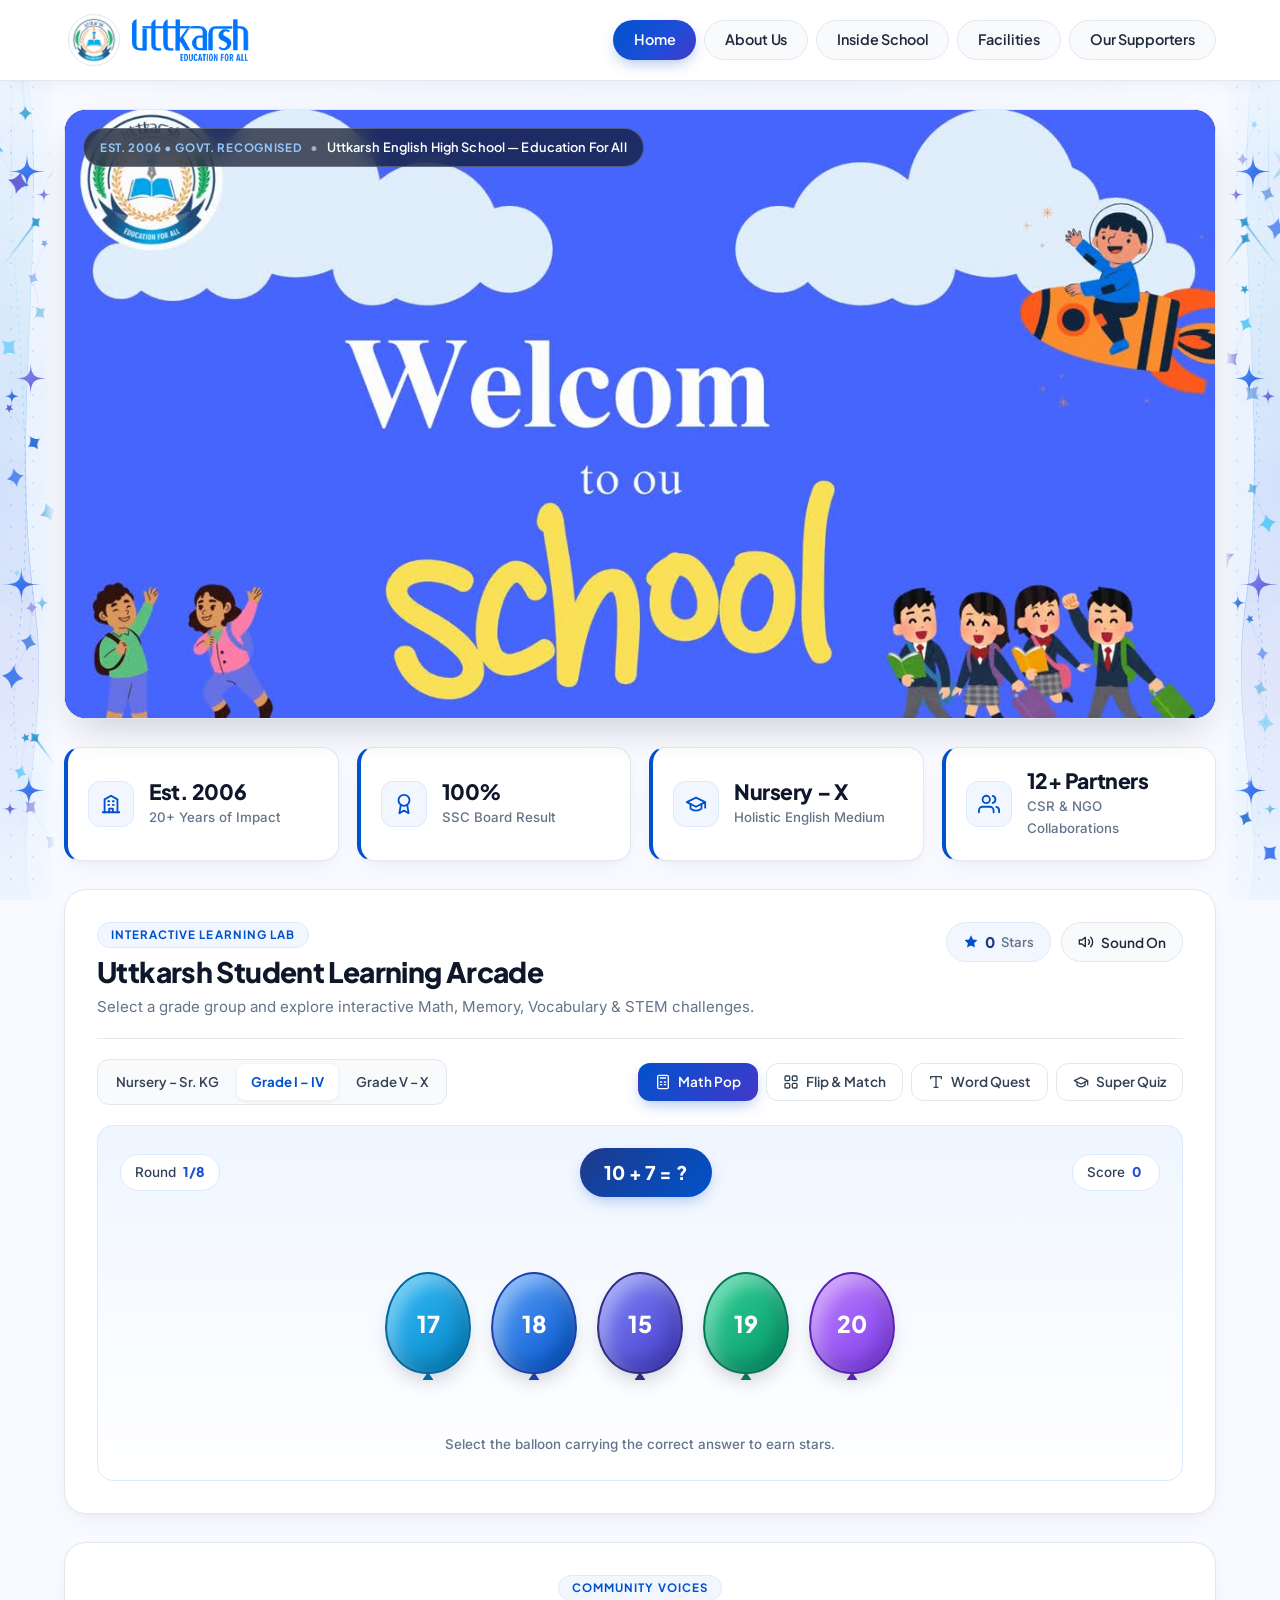
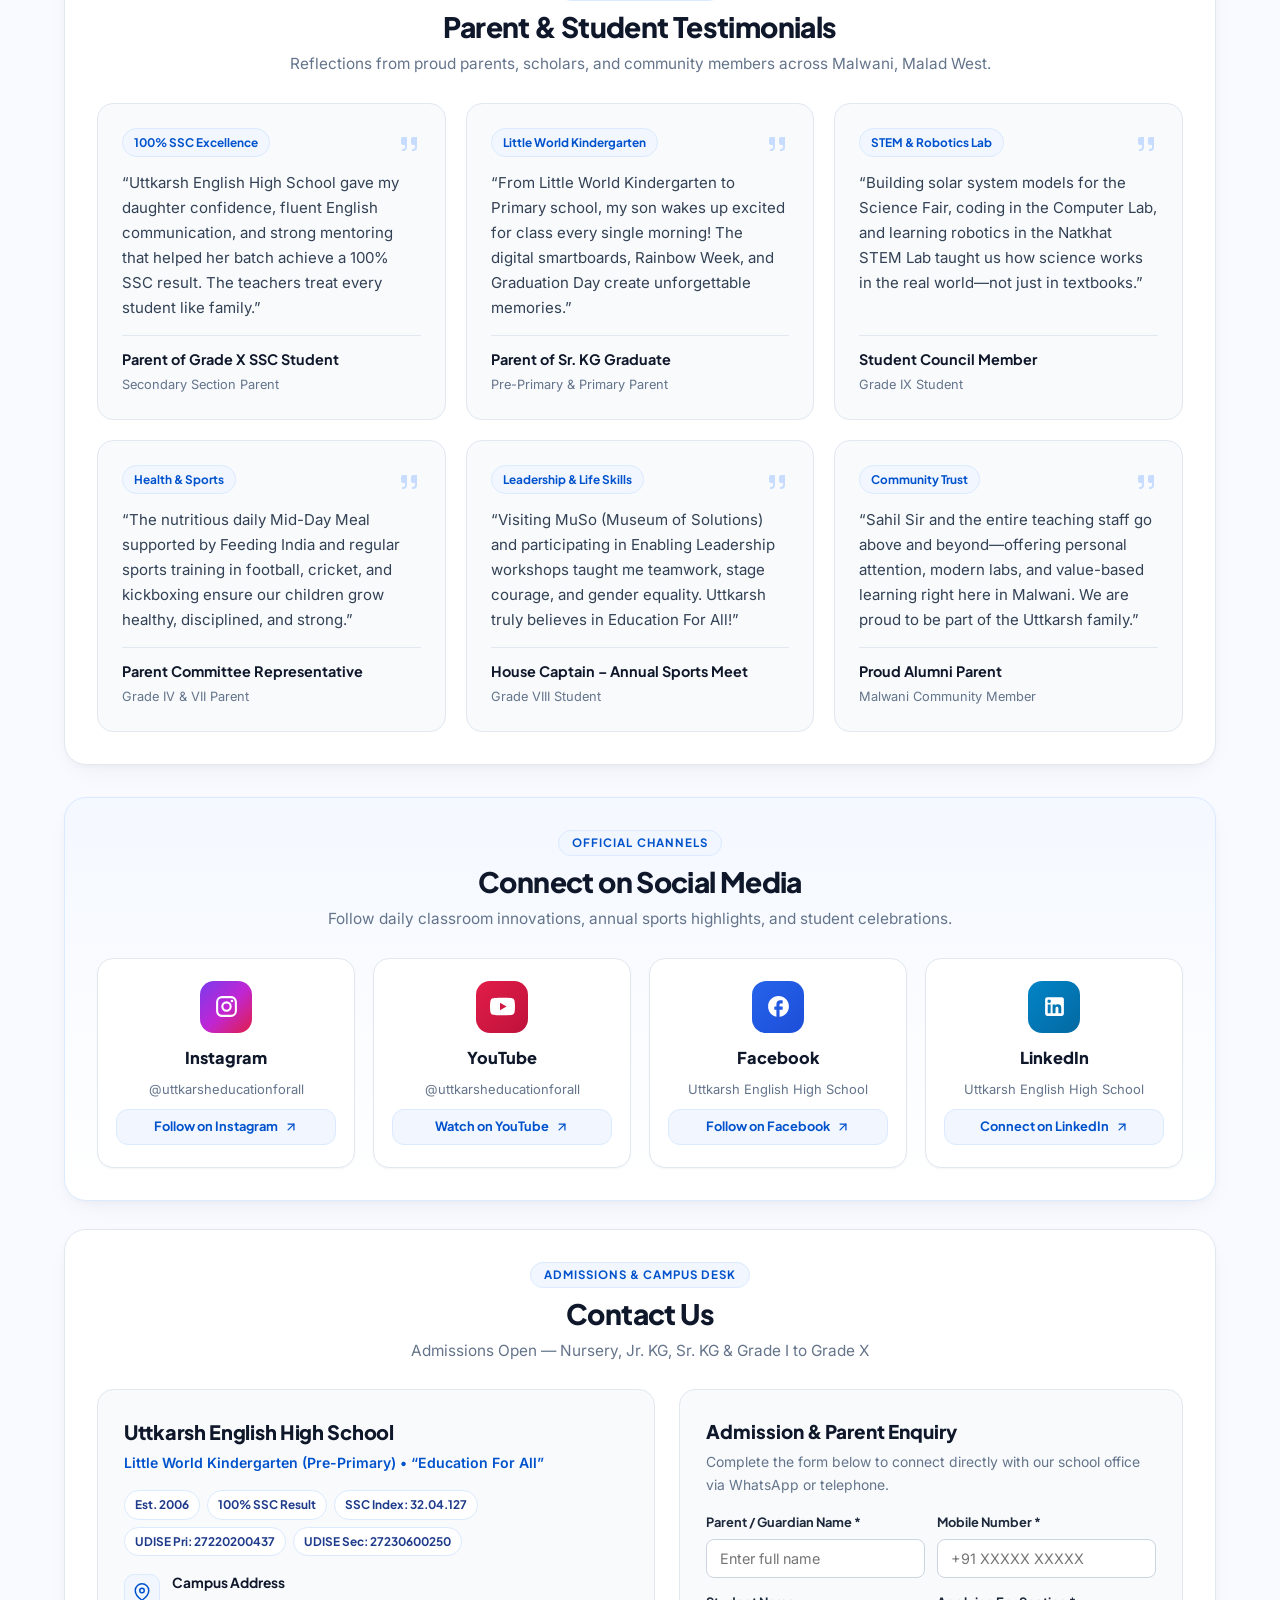
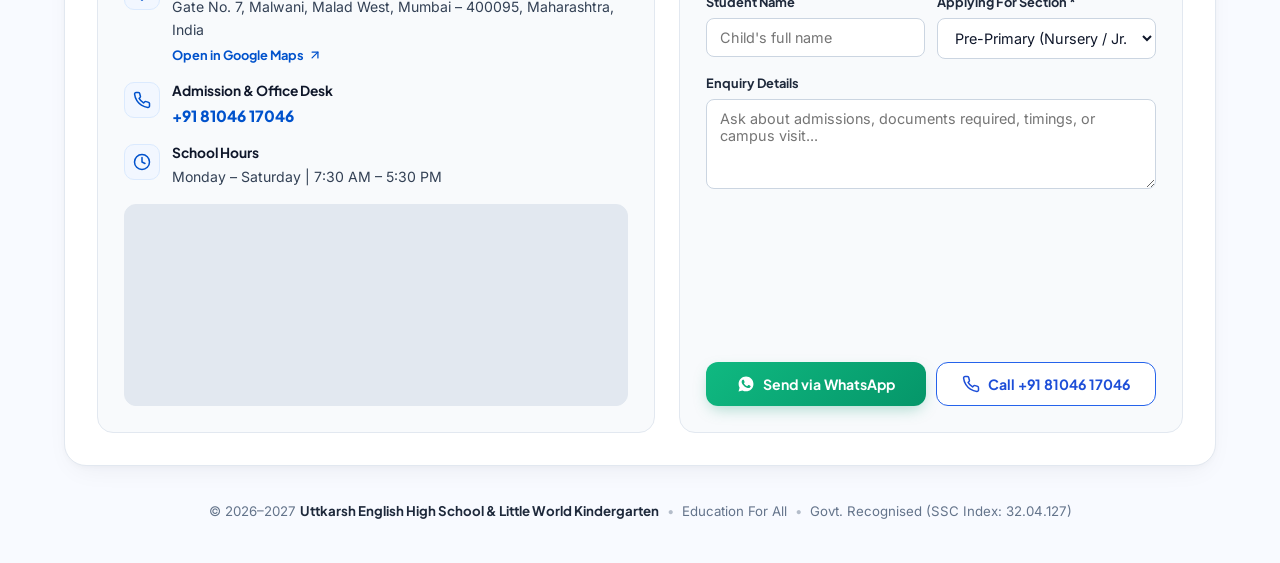
==== commit 6b17ee30: "Add cache-busting query to favicon URL to force CDN refresh" ====
--- a/index.html
+++ b/index.html
@@ -13,7 +13,7 @@
   <meta name="robots" content="index, follow, max-snippet:-1, max-image-preview:large, max-video-preview:-1" />
   <meta name="theme-color" content="#0052cc" />
   <link rel="canonical" href="https://uttkarsheducationforall.in/" />
-  <link rel="icon" type="image/png" href="assets/images/favicon-192.png" />
+  <link rel="icon" type="image/png" href="assets/images/favicon-192.png?v=2" />
   <link rel="apple-touch-icon" href="assets/images/brand/uttkarsh-logo-512.jpg" />
 
   <!-- Geo Meta Tags — Local SEO for Malwani, Mumbai -->
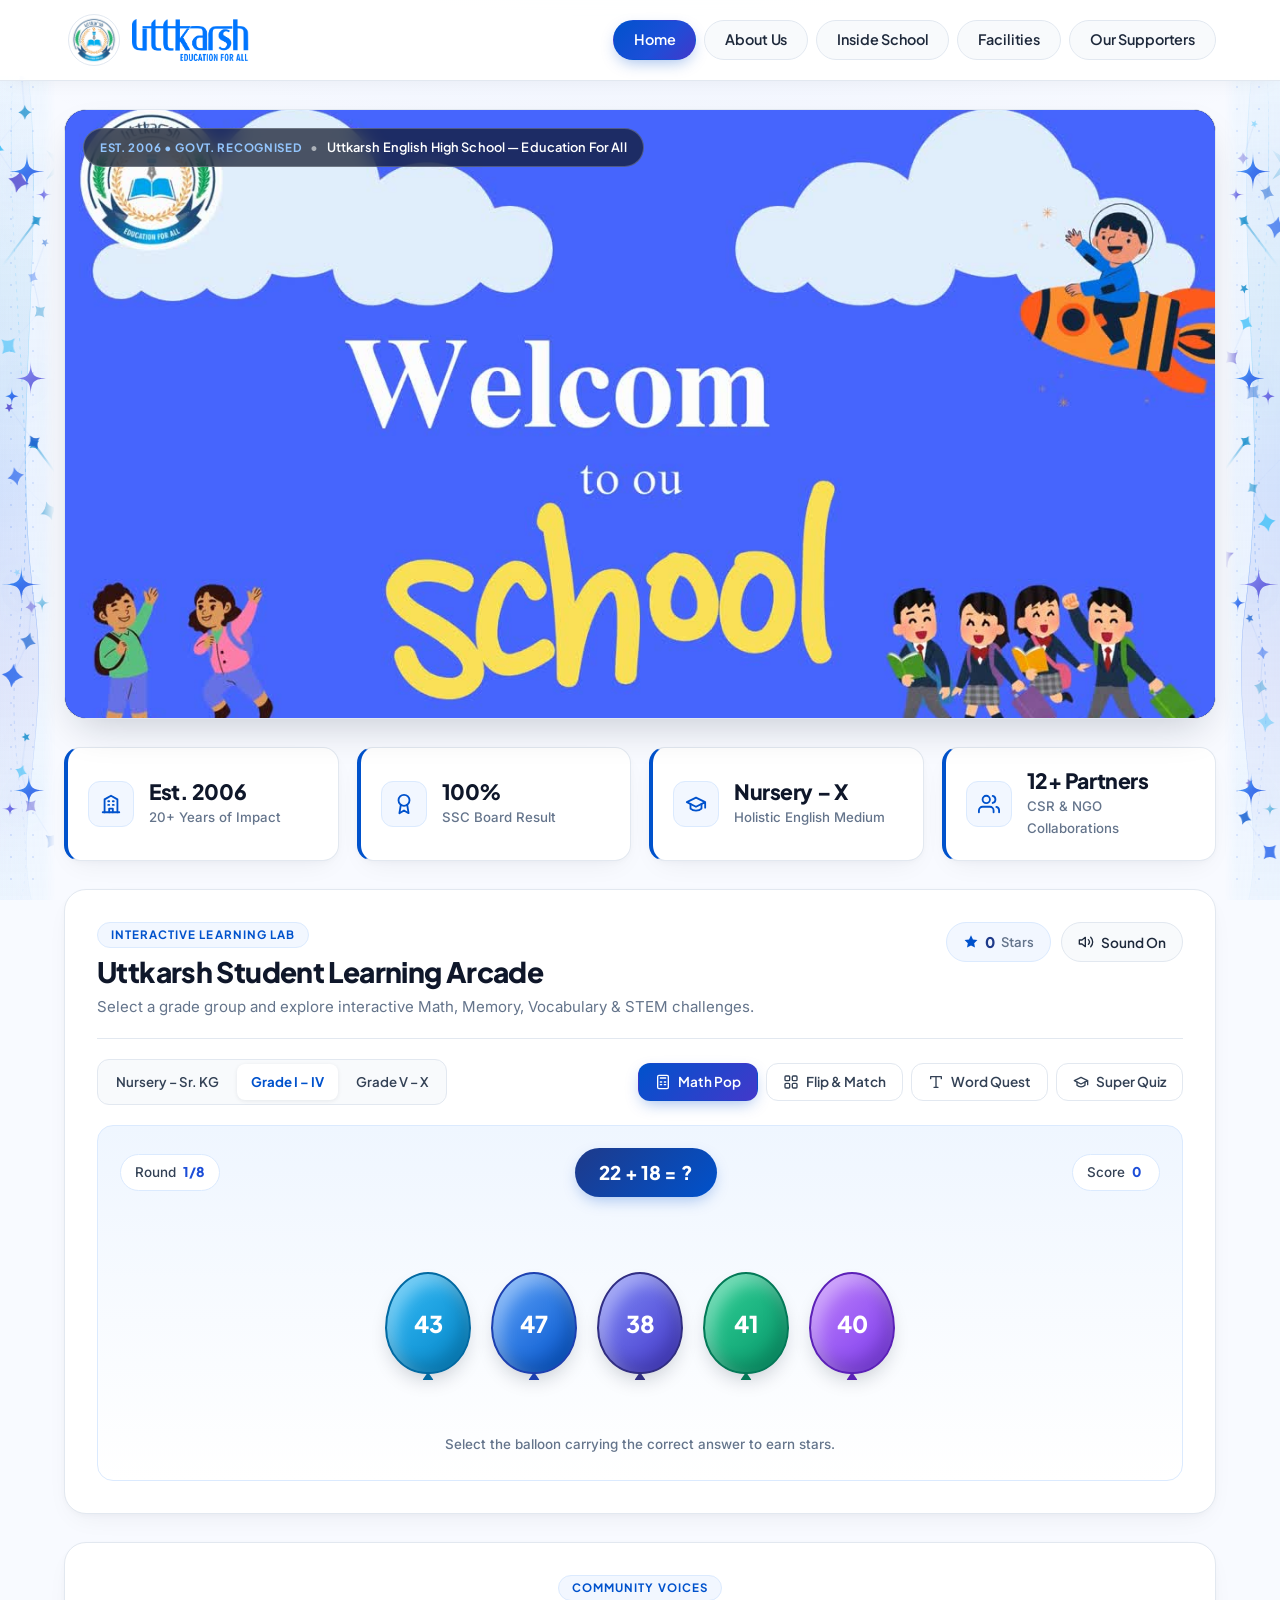
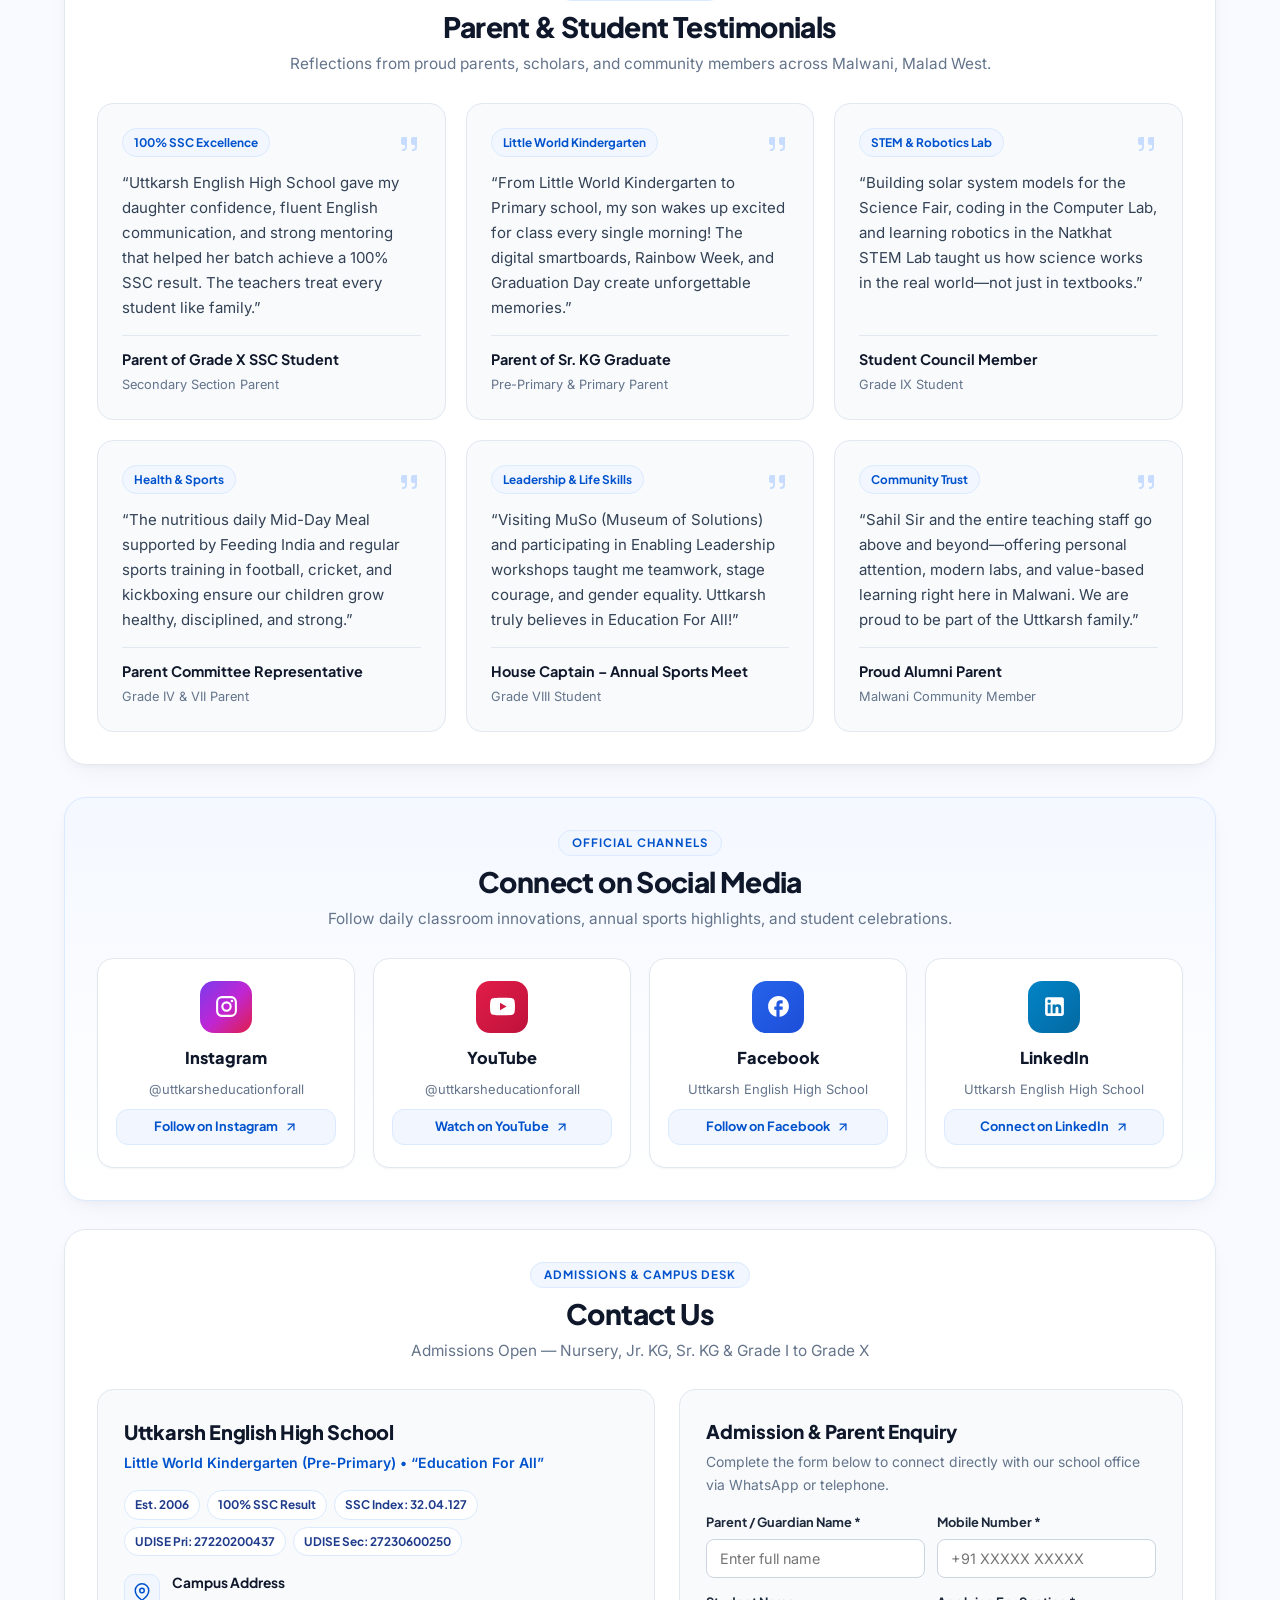
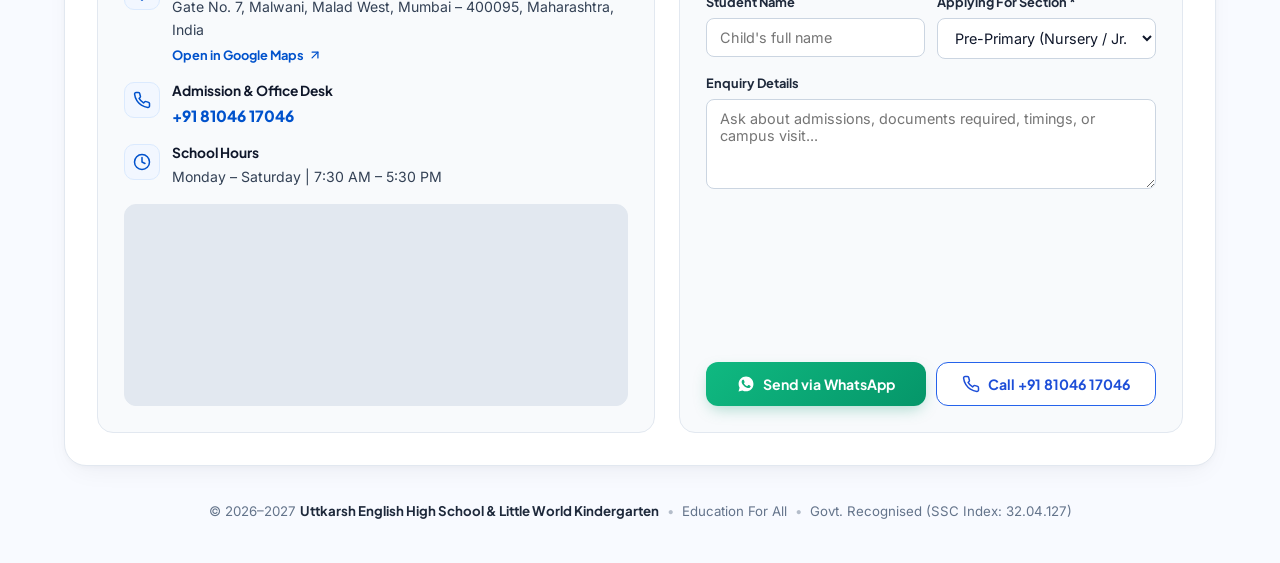
==== commit c97be9e7: "SEO and performance optimizations - Make Google Fonts non-render-blocking (preload + media=print swa" ====
--- a/index.html
+++ b/index.html
@@ -22,6 +22,7 @@
   <meta name="geo.position" content="19.1960;72.8168" />
   <meta name="ICBM" content="19.1960, 72.8168" />
   <link rel="alternate" hreflang="en-IN" href="https://uttkarsheducationforall.in/" />
+  <link rel="alternate" hreflang="x-default" href="https://uttkarsheducationforall.in/" />
 
   <!-- Open Graph / Facebook -->
   <meta property="og:type" content="website" />
@@ -218,14 +219,15 @@
 
   <link rel="preconnect" href="https://fonts.googleapis.com" />
   <link rel="preconnect" href="https://fonts.gstatic.com" crossorigin />
-  <link
-    href="https://fonts.googleapis.com/css2?family=Inter:wght@400;500;600;700&family=Plus+Jakarta+Sans:wght@600;700;800&display=swap"
-    rel="stylesheet"
-  />
+  <link rel="preload" as="style" href="https://fonts.googleapis.com/css2?family=Inter:wght@400;500;600;700&family=Plus+Jakarta+Sans:wght@600;700;800&display=swap" />
+  <link href="https://fonts.googleapis.com/css2?family=Inter:wght@400;500;600;700&family=Plus+Jakarta+Sans:wght@600;700;800&display=swap" rel="stylesheet" media="print" onload="this.media='all'" />
+  <noscript><link href="https://fonts.googleapis.com/css2?family=Inter:wght@400;500;600;700&family=Plus+Jakarta+Sans:wght@600;700;800&display=swap" rel="stylesheet" /></noscript>
   <link rel="preload" href="assets/fonts/CanvaSans.woff" as="font" type="font/woff" crossorigin />
+  <link rel="preload" as="image" href="assets/videos/posters/VAHZMyru_ZI.jpg" />
   <link rel="stylesheet" href="css/styles.css" />
 </head>
 <body>
+  <a href="#main-content" class="sr-only" style="position:fixed;top:-100px;left:50%;transform:translateX(-50%);z-index:9999;padding:12px 24px;background:#0052cc;color:#fff;font-weight:700;text-decoration:none;border-radius:0 0 8px 8px;transition:top .2s" onfocus="this.style.top='0'" onblur="this.style.top='-100px'">Skip to Main Content</a>
   <!-- Official Sticky Top Header -->
   <header class="site-header">
     <div class="header-inner">
@@ -532,12 +534,12 @@
   <!-- Full-Resolution Photo Lightbox Modal -->
   <div class="lightbox-backdrop" id="photo-lightbox" role="dialog" aria-modal="true" aria-label="Photo Viewer" hidden>
     <button type="button" class="lightbox-close" id="lightbox-close-btn" aria-label="Close Photo Viewer">✕</button>
-    <img src="" alt="" class="lightbox-img" id="lightbox-image" />
+    <img src="[data-uri]" alt="" class="lightbox-img" id="lightbox-image" />
     <div class="lightbox-caption" id="lightbox-caption"></div>
   </div>
 
-  <script src="js/data.js"></script>
-  <script src="js/game.js"></script>
-  <script src="js/app.js"></script>
+  <script src="js/data.js" defer></script>
+  <script src="js/game.js" defer></script>
+  <script src="js/app.js" defer></script>
 </body>
 </html>
--- a/css/styles.css
+++ b/css/styles.css
@@ -460,14 +460,7 @@
   opacity: 0.55;
 }
 
-.hero-video-controls {
-  position: absolute;
-  bottom: 18px;
-  right: 18px;
-  z-index: 2;
-  display: flex;
-  gap: 10px;
-}
+/* .hero-video-controls duplicate removed — overridden by display:none!important above */
 
 .video-ctrl-pill {
   display: inline-flex;
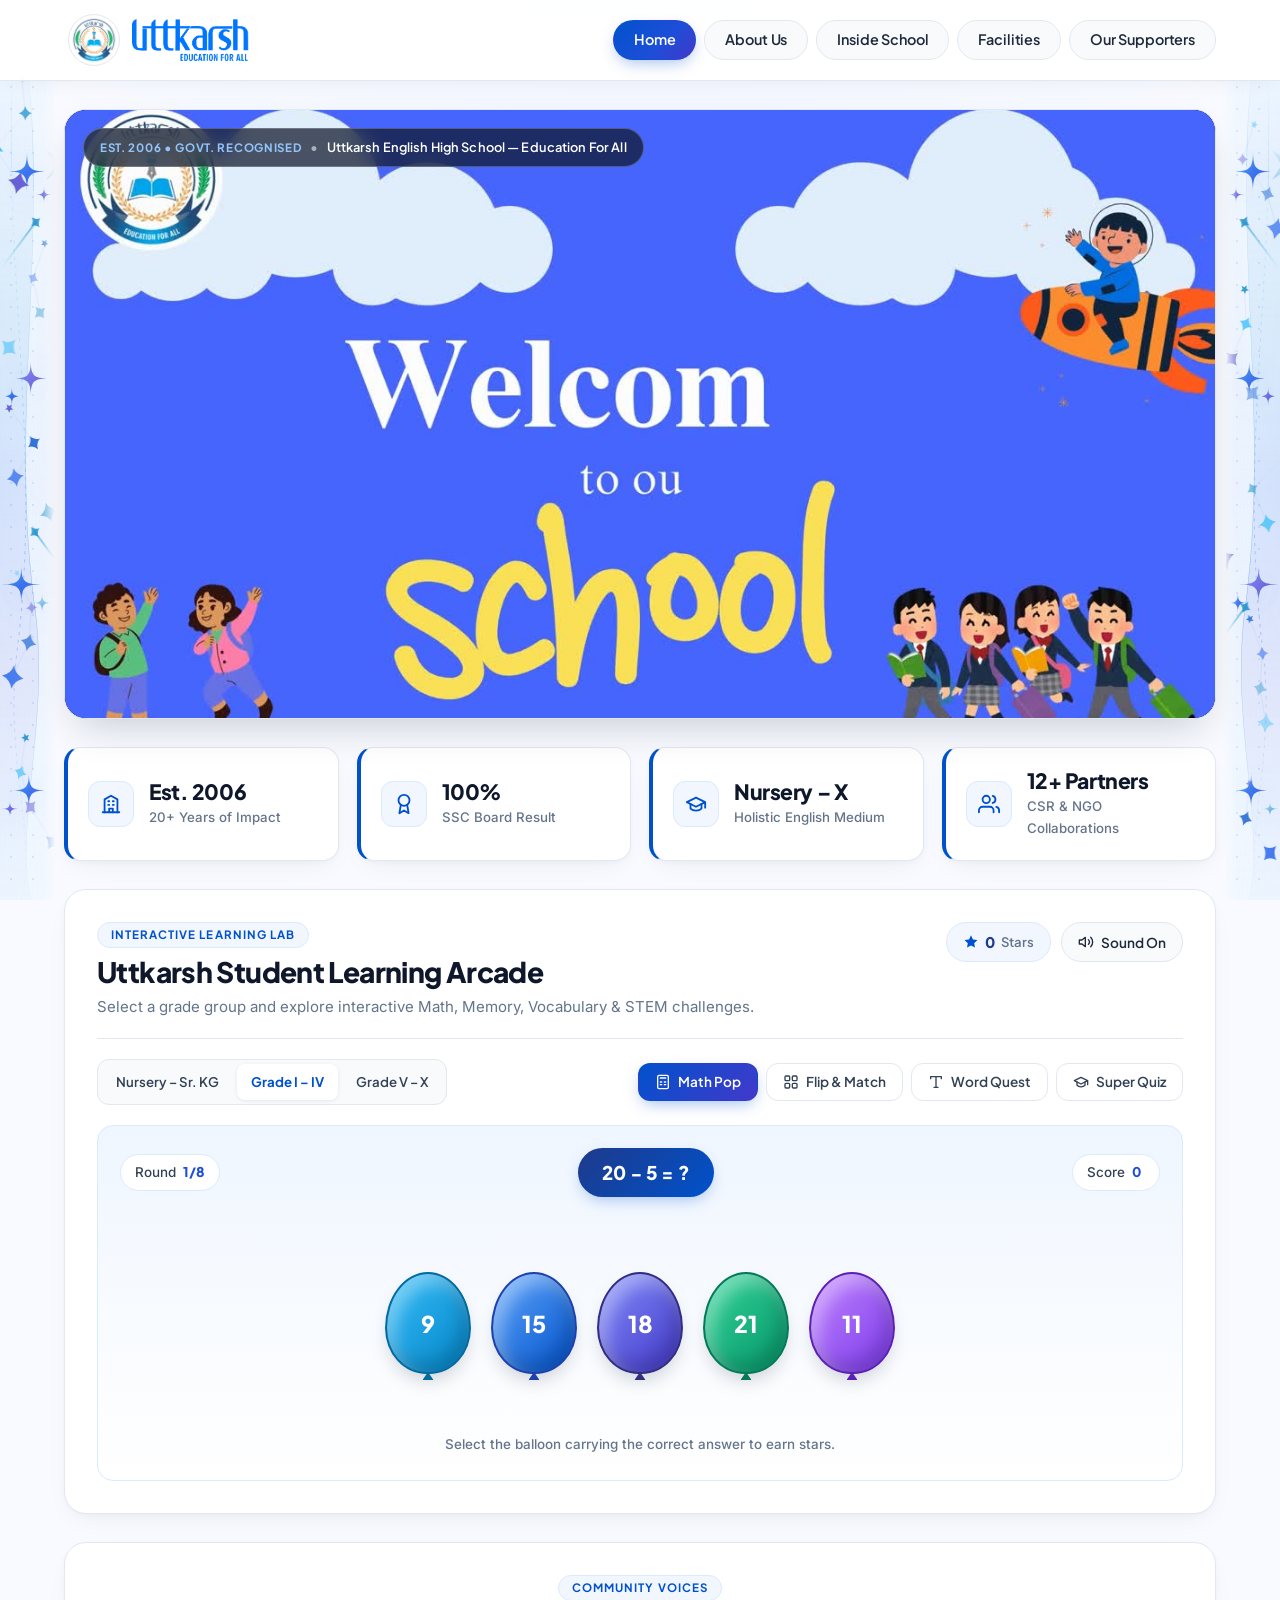
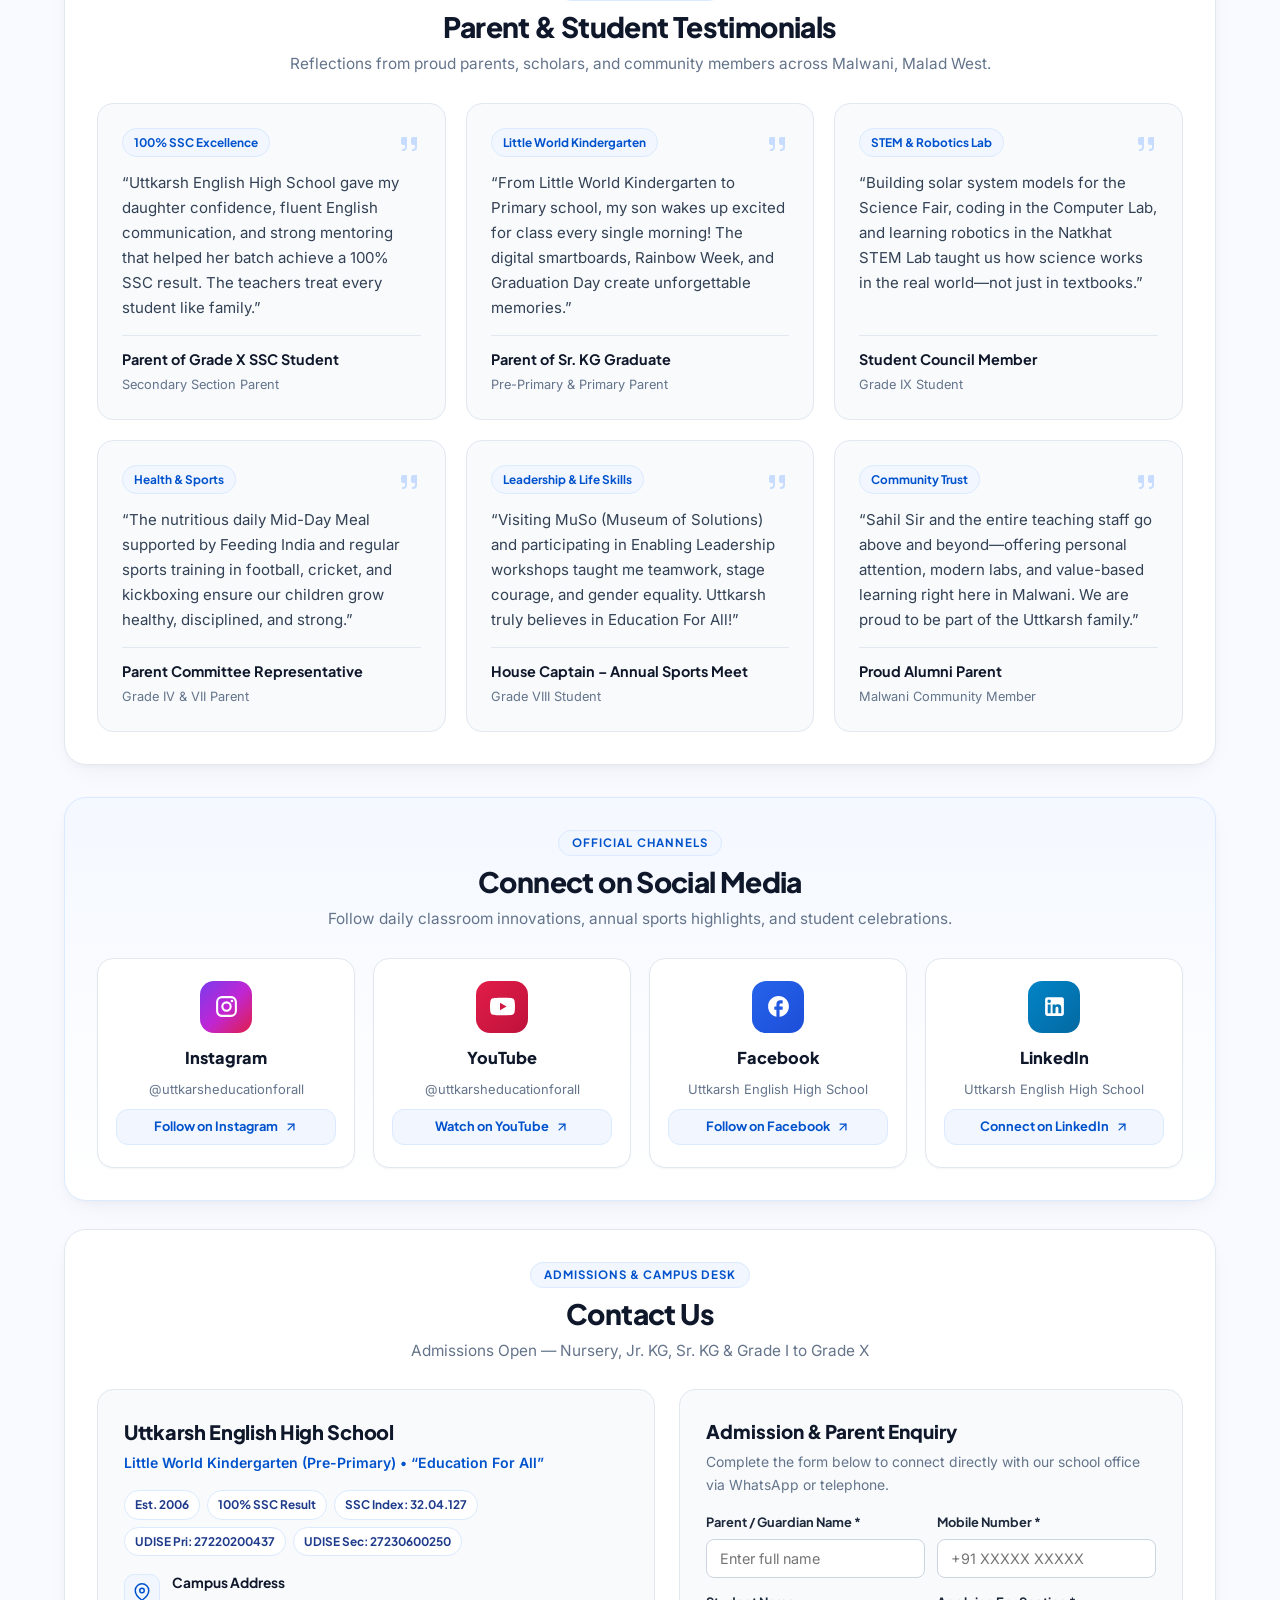
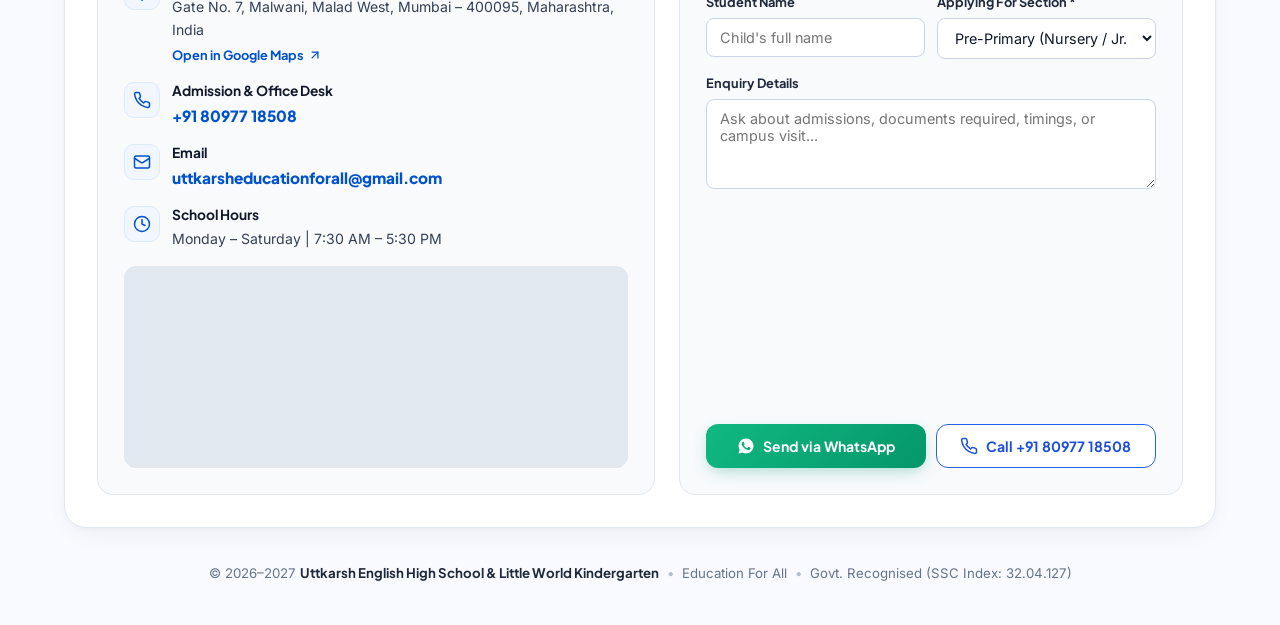
==== commit 23bb6be7: "Update contact details: new phone number and add email - Replace old phone +91 81046 17046 with +91 " ====
--- a/index.html
+++ b/index.html
@@ -55,7 +55,7 @@
     "url": "https://uttkarsheducationforall.in/",
     "logo": "https://uttkarsheducationforall.in/assets/images/brand/uttkarsh-logo-512.jpg",
     "image": "https://uttkarsheducationforall.in/assets/images/brand/og-uttkarsh-english-high-school.jpg",
-    "telephone": "+918104617046",
+    "telephone": "+918097718508",
     "foundingDate": "2006",
     "address": {
       "@type": "PostalAddress",
@@ -78,8 +78,9 @@
     },
     "contactPoint": {
       "@type": "ContactPoint",
-      "telephone": "+918104617046",
+      "telephone": "+918097718508",
       "contactType": "Admissions",
+      "email": "uttkarsheducationforall@gmail.com",
       "areaServed": "IN",
       "availableLanguage": ["English", "Hindi", "Marathi"]
     },
@@ -176,7 +177,7 @@
         "name": "How can parents contact the school for admissions?",
         "acceptedAnswer": {
           "@type": "Answer",
-          "text": "Parents can contact Uttkarsh English High School at +91 81046 17046 (phone/WhatsApp), visit the school at Gate No. 7, Malwani, Malad West, Mumbai – 400095, or reach out via Instagram, Facebook, YouTube or LinkedIn @uttkarsheducationforall."
+          "text": "Parents can contact Uttkarsh English High School at +91 80977 18508 (phone/WhatsApp), visit the school at Gate No. 7, Malwani, Malad West, Mumbai – 400095, or reach out via Instagram, Facebook, YouTube or LinkedIn @uttkarsheducationforall."
         }
       },
       {
@@ -465,7 +466,8 @@
 
       <h2>Contact Us</h2>
       <p><strong>Address:</strong> Gate No. 7, Malwani, Malad West, Mumbai – 400095, Maharashtra, India</p>
-      <p><strong>Phone / WhatsApp:</strong> <a href="tel:+918104617046">+91 81046 17046</a></p>
+      <p><strong>Phone / WhatsApp:</strong> <a href="tel:+918097718508">+91 80977 18508</a></p>
+      <p><strong>Email:</strong> <a href="mailto:uttkarsheducationforall@gmail.com">uttkarsheducationforall@gmail.com</a></p>
       <p><strong>Hours:</strong> Monday – Saturday | 7:30 AM – 5:30 PM</p>
       <p><strong>Managed by:</strong> Vande Mataram Shikshan Sanstha (VMSS)</p>
 
@@ -477,7 +479,7 @@
       <h3>What makes the school different?</h3>
       <p>Holistic child development combining academics, sports, mental health awareness, creativity and community engagement. 100% SSC Board results.</p>
       <h3>How can parents contact for admissions?</h3>
-      <p>Call or WhatsApp +91 81046 17046, or visit the school at Gate No. 7, Malwani, Malad West, Mumbai – 400095.</p>
+      <p>Call or WhatsApp +91 80977 18508, or visit the school at Gate No. 7, Malwani, Malad West, Mumbai – 400095.</p>
 
       <h2>Follow Us</h2>
       <ul>
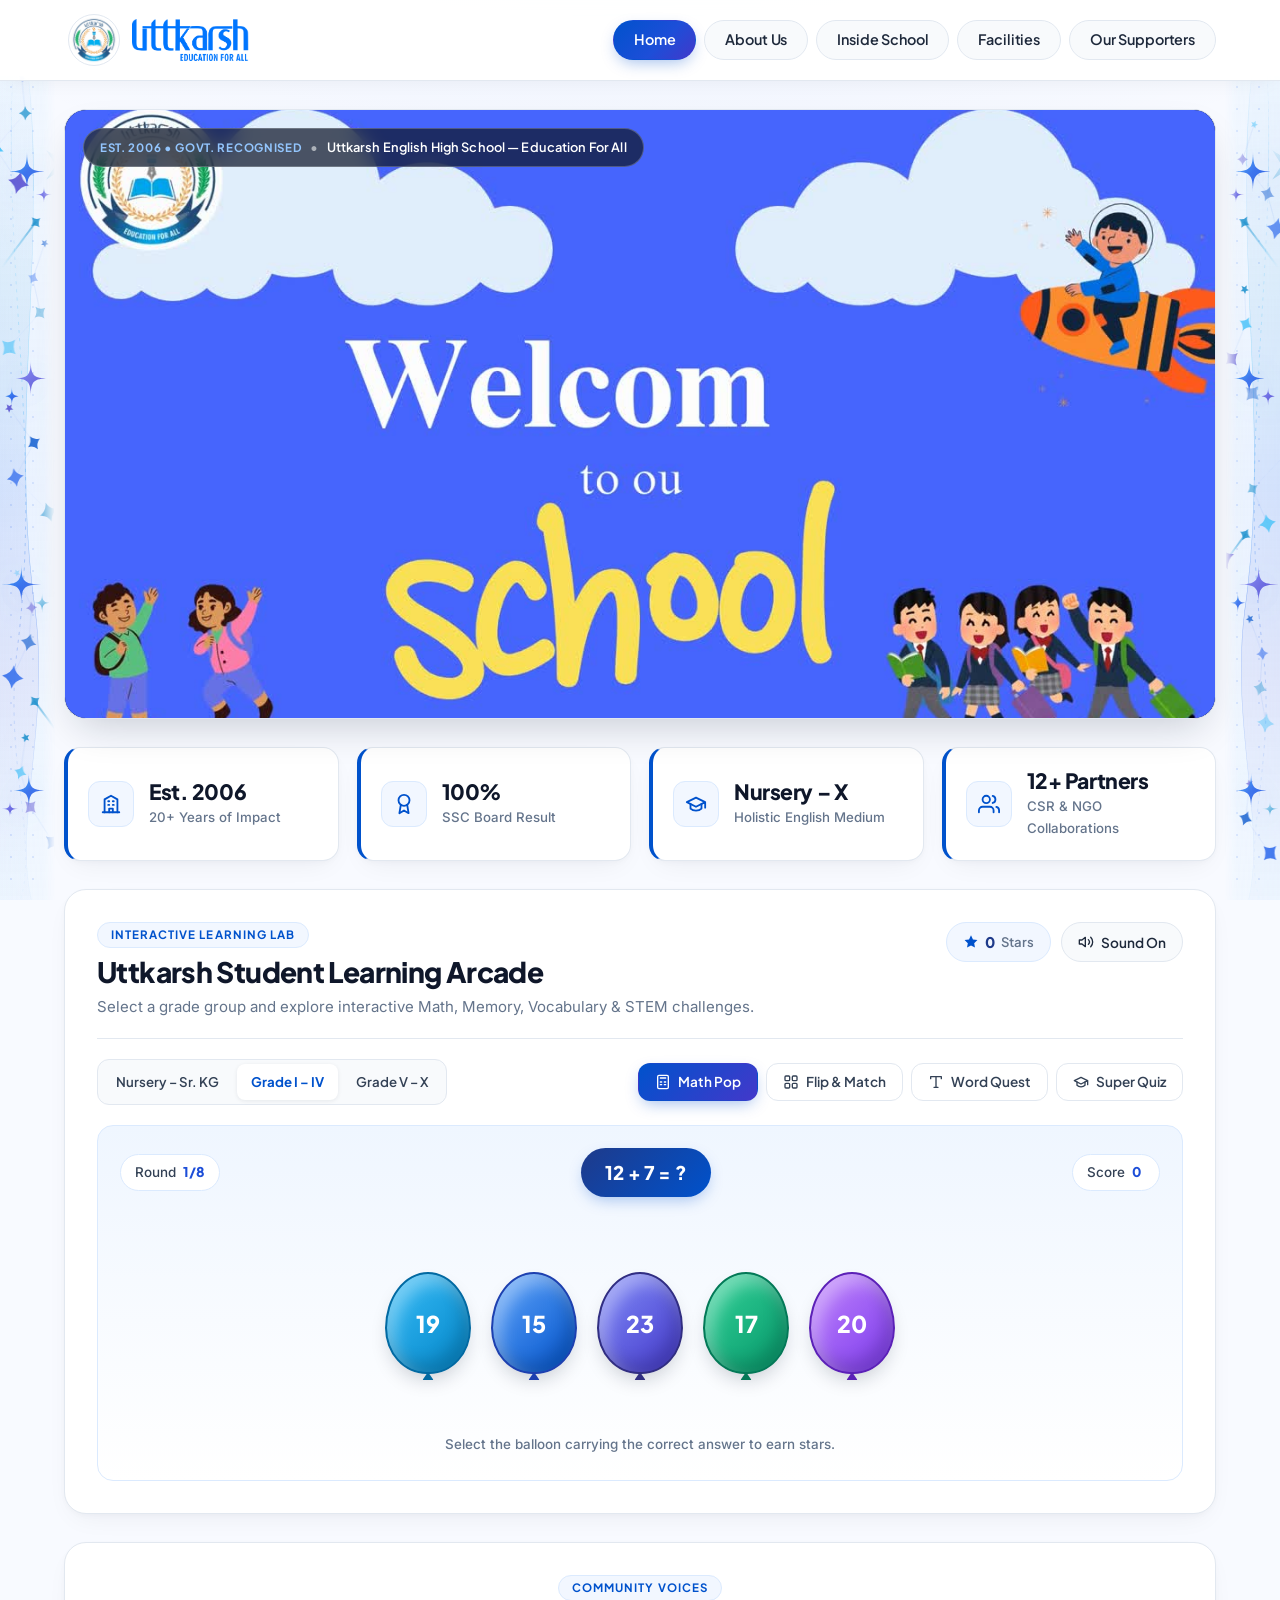
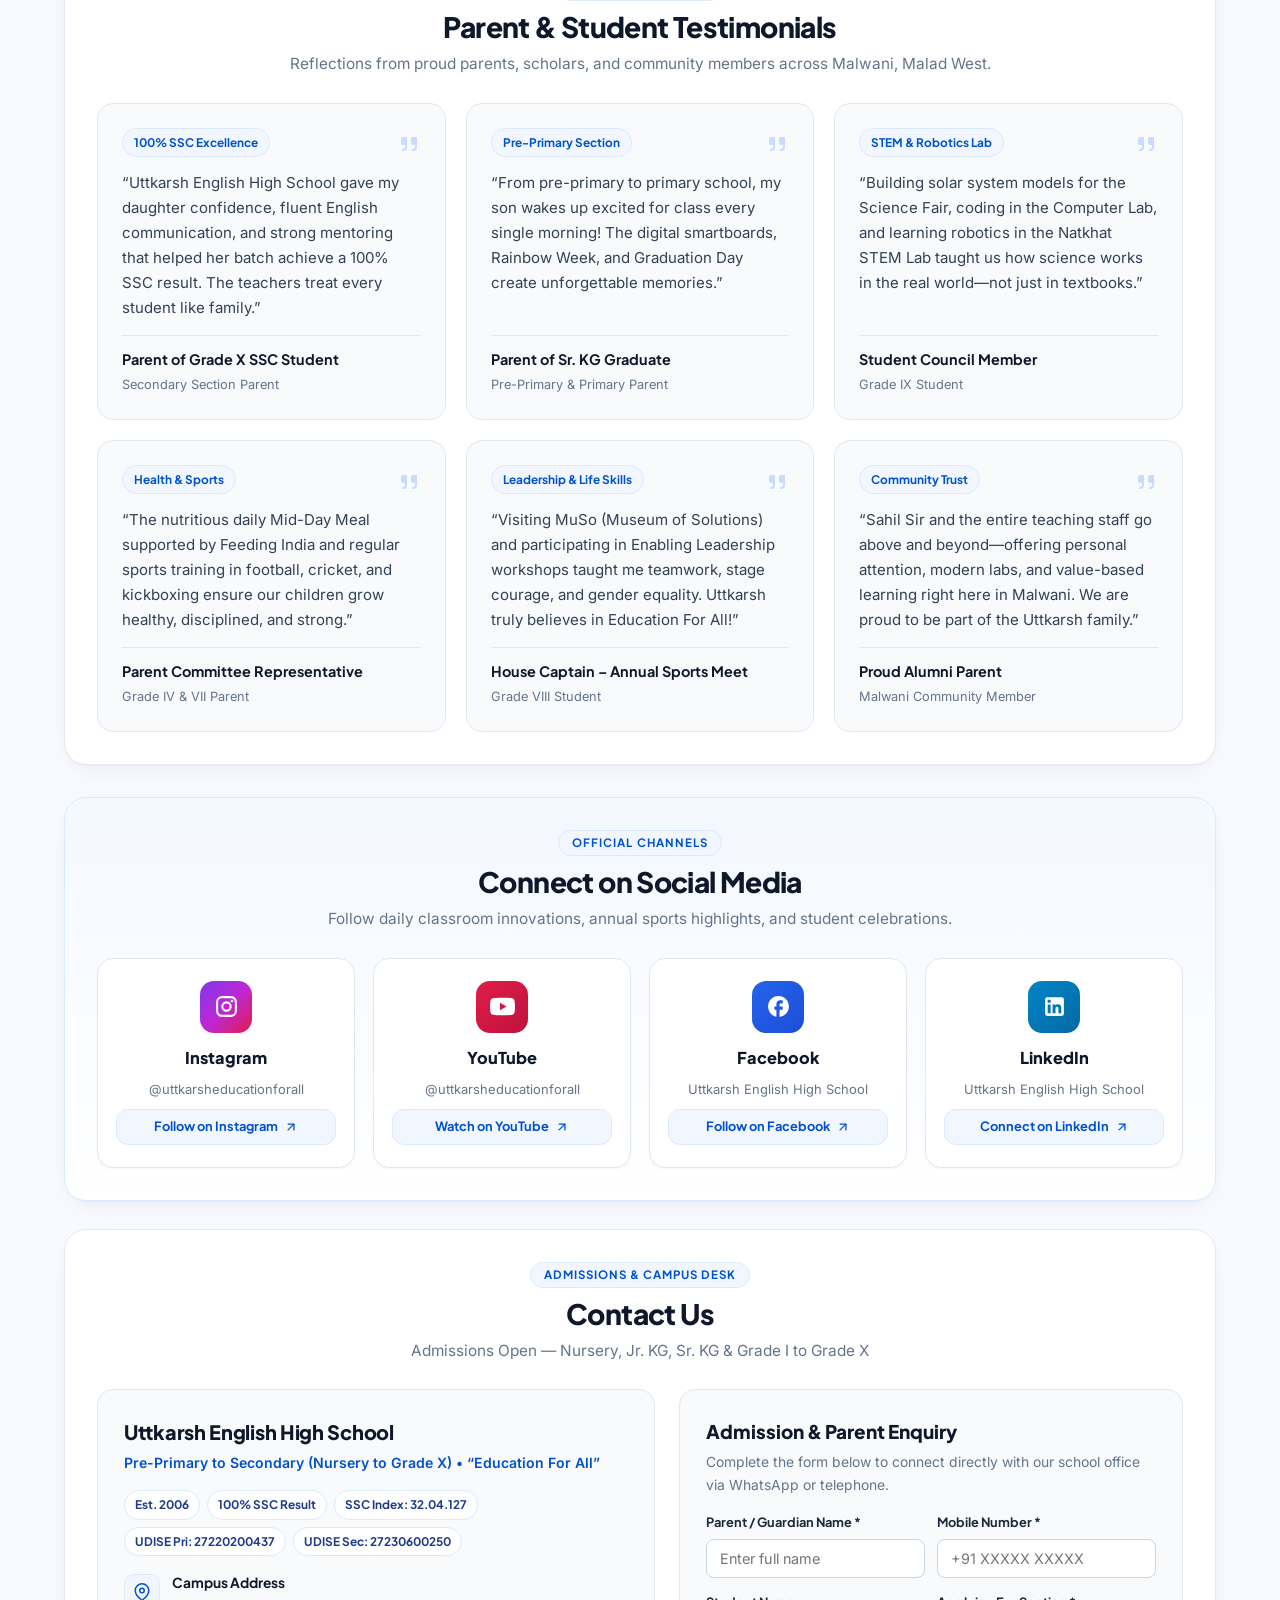
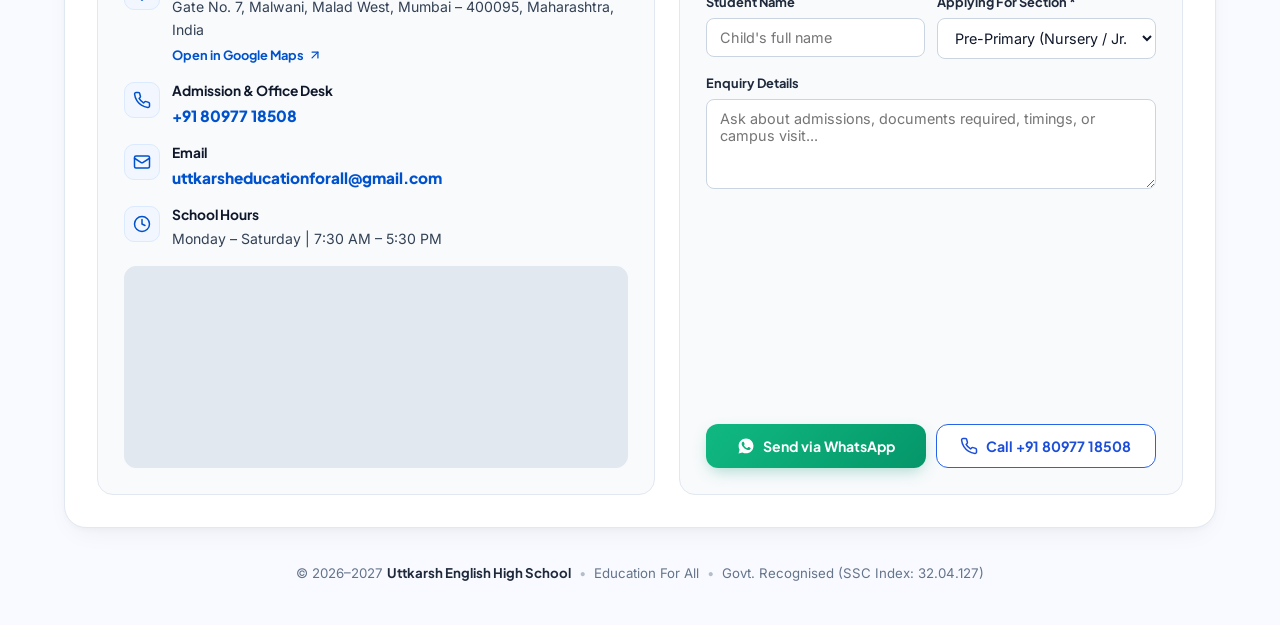
==== commit 442e7395: "Remove 'Little World Kindergarten' across site and SEO - Removed from meta keywords, Schema.org alte" ====
--- a/index.html
+++ b/index.html
@@ -8,7 +8,7 @@
     name="description"
     content="Uttkarsh English High School (Est. 2006) – Govt. Recognised English-medium school in Malwani, Malad West, Mumbai. Nursery to Grade X, 100% SSC Result, holistic education, sports &amp; community programmes."
   />
-  <meta name="keywords" content="English Medium School in Malwani, Best School in Malwani Malad West, Schools in Malwani Mumbai, School in Malad West, Affordable Education in Malwani, Secondary School in Malwani, Education for Children in Malwani, Holistic Education in Mumbai, Sports and Extracurricular Activities in School, Student Mental Health and Wellbeing, Uttkarsh English High School, VMSS, Little World Kindergarten" />
+  <meta name="keywords" content="English Medium School in Malwani, Best School in Malwani Malad West, Schools in Malwani Mumbai, School in Malad West, Affordable Education in Malwani, Secondary School in Malwani, Education for Children in Malwani, Holistic Education in Mumbai, Sports and Extracurricular Activities in School, Student Mental Health and Wellbeing, Uttkarsh English High School, VMSS" />
   <meta name="author" content="Uttkarsh English High School" />
   <meta name="robots" content="index, follow, max-snippet:-1, max-image-preview:large, max-video-preview:-1" />
   <meta name="theme-color" content="#0052cc" />
@@ -50,7 +50,7 @@
     "@type": ["EducationalOrganization", "School"],
     "@id": "https://uttkarsheducationforall.in/#school",
     "name": "Uttkarsh English High School",
-    "alternateName": ["Uttkarsh English High School & Little World Kindergarten", "Malwani Uttkarsh Vidyalaya", "UEHS", "Uttkarsh Education For All"],
+    "alternateName": ["Malwani Uttkarsh Vidyalaya", "UEHS", "Uttkarsh Education For All"],
     "description": "Uttkarsh English High School is an English-medium school located in Malwani, Malad West, Mumbai, committed to providing accessible and quality education to children in the community. The school believes in holistic child development, focusing not only on academic learning but also on sports, creativity, mental health awareness, social development and extracurricular activities. Through dedicated educators, inclusive learning opportunities and community-driven initiatives, Uttkarsh English High School aims to create a supportive environment where every child can learn, grow and reach their potential.",
     "url": "https://uttkarsheducationforall.in/",
     "logo": "https://uttkarsheducationforall.in/assets/images/brand/uttkarsh-logo-512.jpg",
@@ -100,11 +100,6 @@
       "name": "Vande Mataram Shikshan Sanstha",
       "alternateName": "VMSS"
     },
-    "subOrganization": {
-      "@type": "Preschool",
-      "name": "Little World Kindergarten",
-      "description": "Pre-primary education from Nursery to Sr. KG"
-    },
     "hasCredential": {
       "@type": "EducationalOccupationalCredential",
       "credentialCategory": "Government Recognition",
@@ -137,7 +132,7 @@
         "name": "Which standards are taught at Uttkarsh English High School?",
         "acceptedAnswer": {
           "@type": "Answer",
-          "text": "Uttkarsh English High School offers English-medium education from Nursery, Jr. KG, Sr. KG, and Grade I through Grade X (SSC Board). The pre-primary section operates as Little World Kindergarten."
+          "text": "Uttkarsh English High School offers English-medium education from Nursery, Jr. KG, Sr. KG, and Grade I through Grade X (SSC Board)."
         }
       },
       {
@@ -498,7 +493,7 @@
         <a href="#our-supporters">Our Supporters</a>
       </nav>
       <p><em>Please enable JavaScript for the full interactive experience.</em></p>
-      <p>&copy; 2026–2027 Uttkarsh English High School &amp; Little World Kindergarten. Education For All. Govt. Recognised (SSC Index: 32.04.127).</p>
+      <p>&copy; 2026–2027 Uttkarsh English High School. Education For All. Govt. Recognised (SSC Index: 32.04.127).</p>
     </div>
   </noscript>
 
@@ -524,7 +519,7 @@
         aria-labelledby="common-contact-heading"
       ></section>
       <div class="site-copyright">
-        <span>© 2026–2027 <strong>Uttkarsh English High School &amp; Little World Kindergarten</strong></span>
+        <span>© 2026–2027 <strong>Uttkarsh English High School</strong></span>
         <span class="copy-sep">•</span>
         <span>Education For All</span>
         <span class="copy-sep">•</span>
--- a/css/styles.css
+++ b/css/styles.css
@@ -1,5 +1,5 @@
 /* ==========================================================================
-   Uttkarsh English High School & Little World Kindergarten — Official Design System
+   Uttkarsh English High School — Official Design System
    Principal UI/UX Architecture (v2)
    - Official Institutional Typography: Plus Jakarta Sans + Inter + Canva Sans
    - Strictly ZERO Orange / Amber / Terracotta hues anywhere
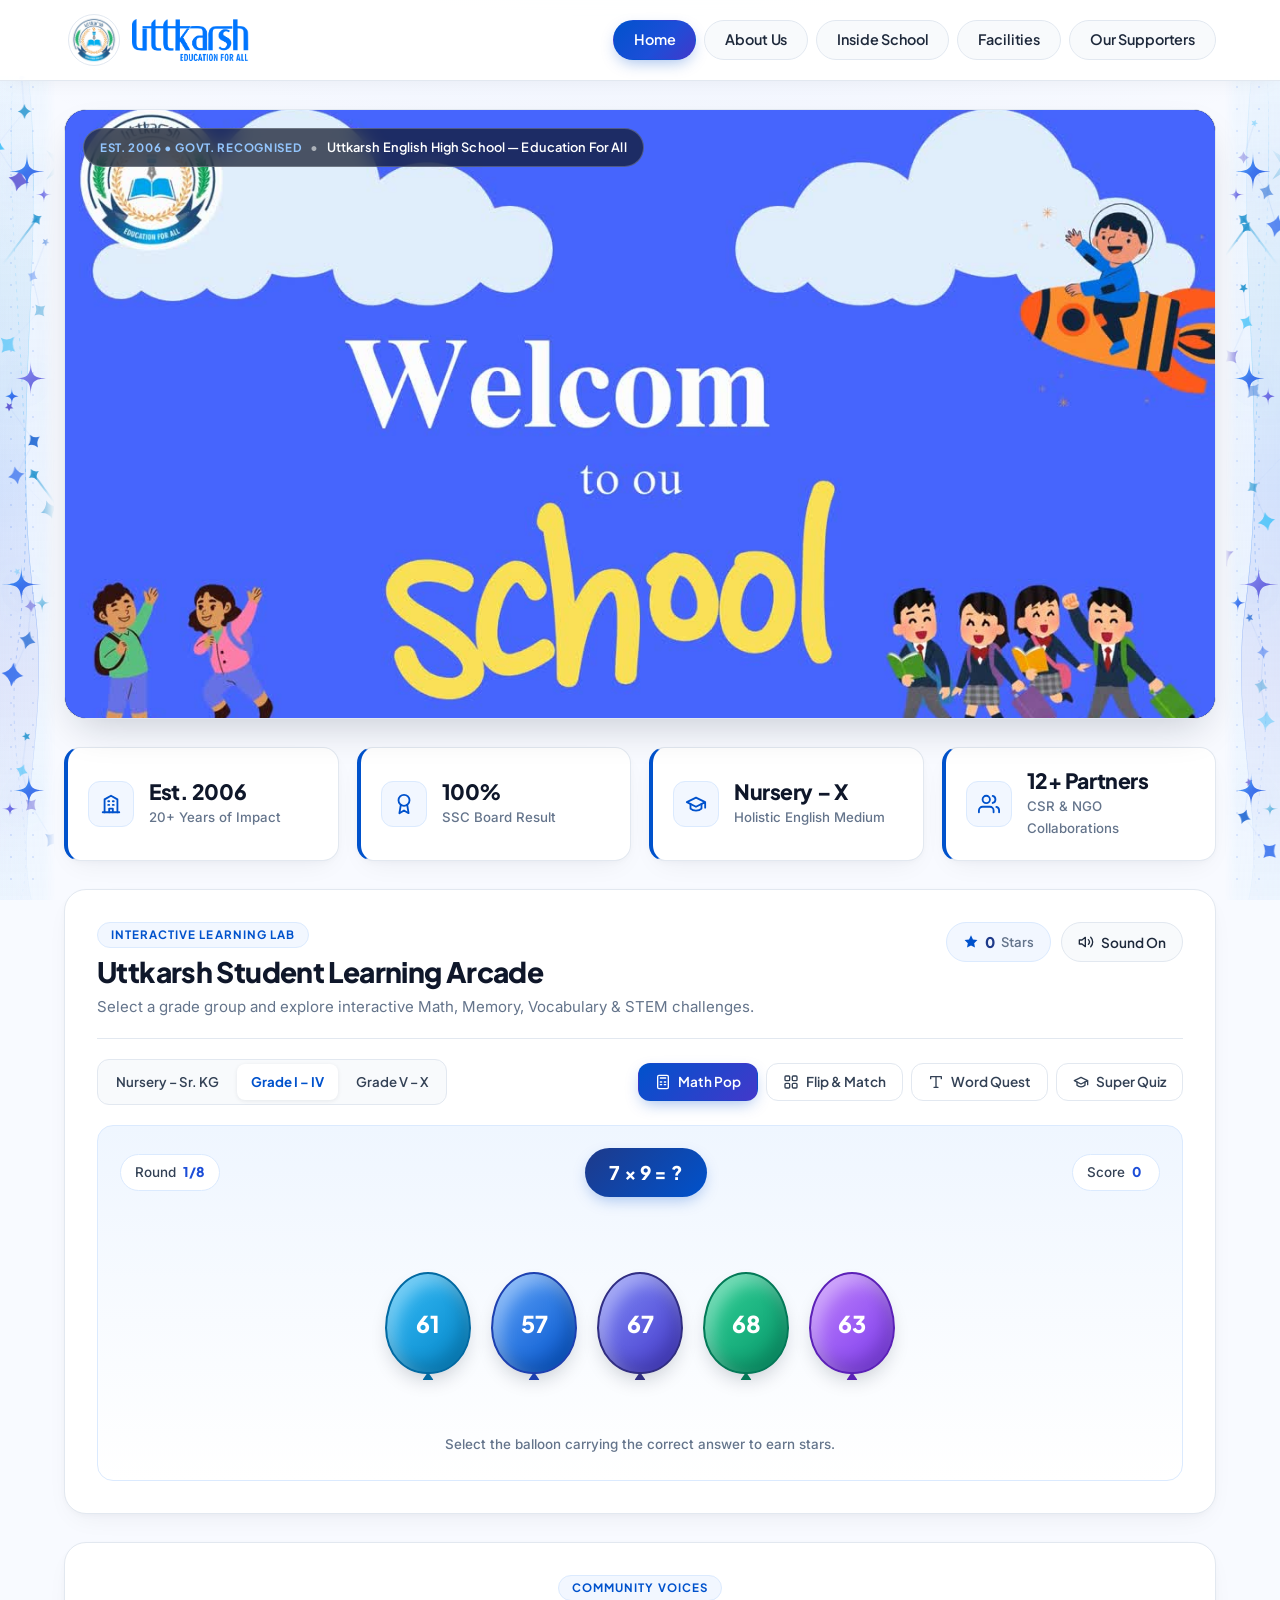
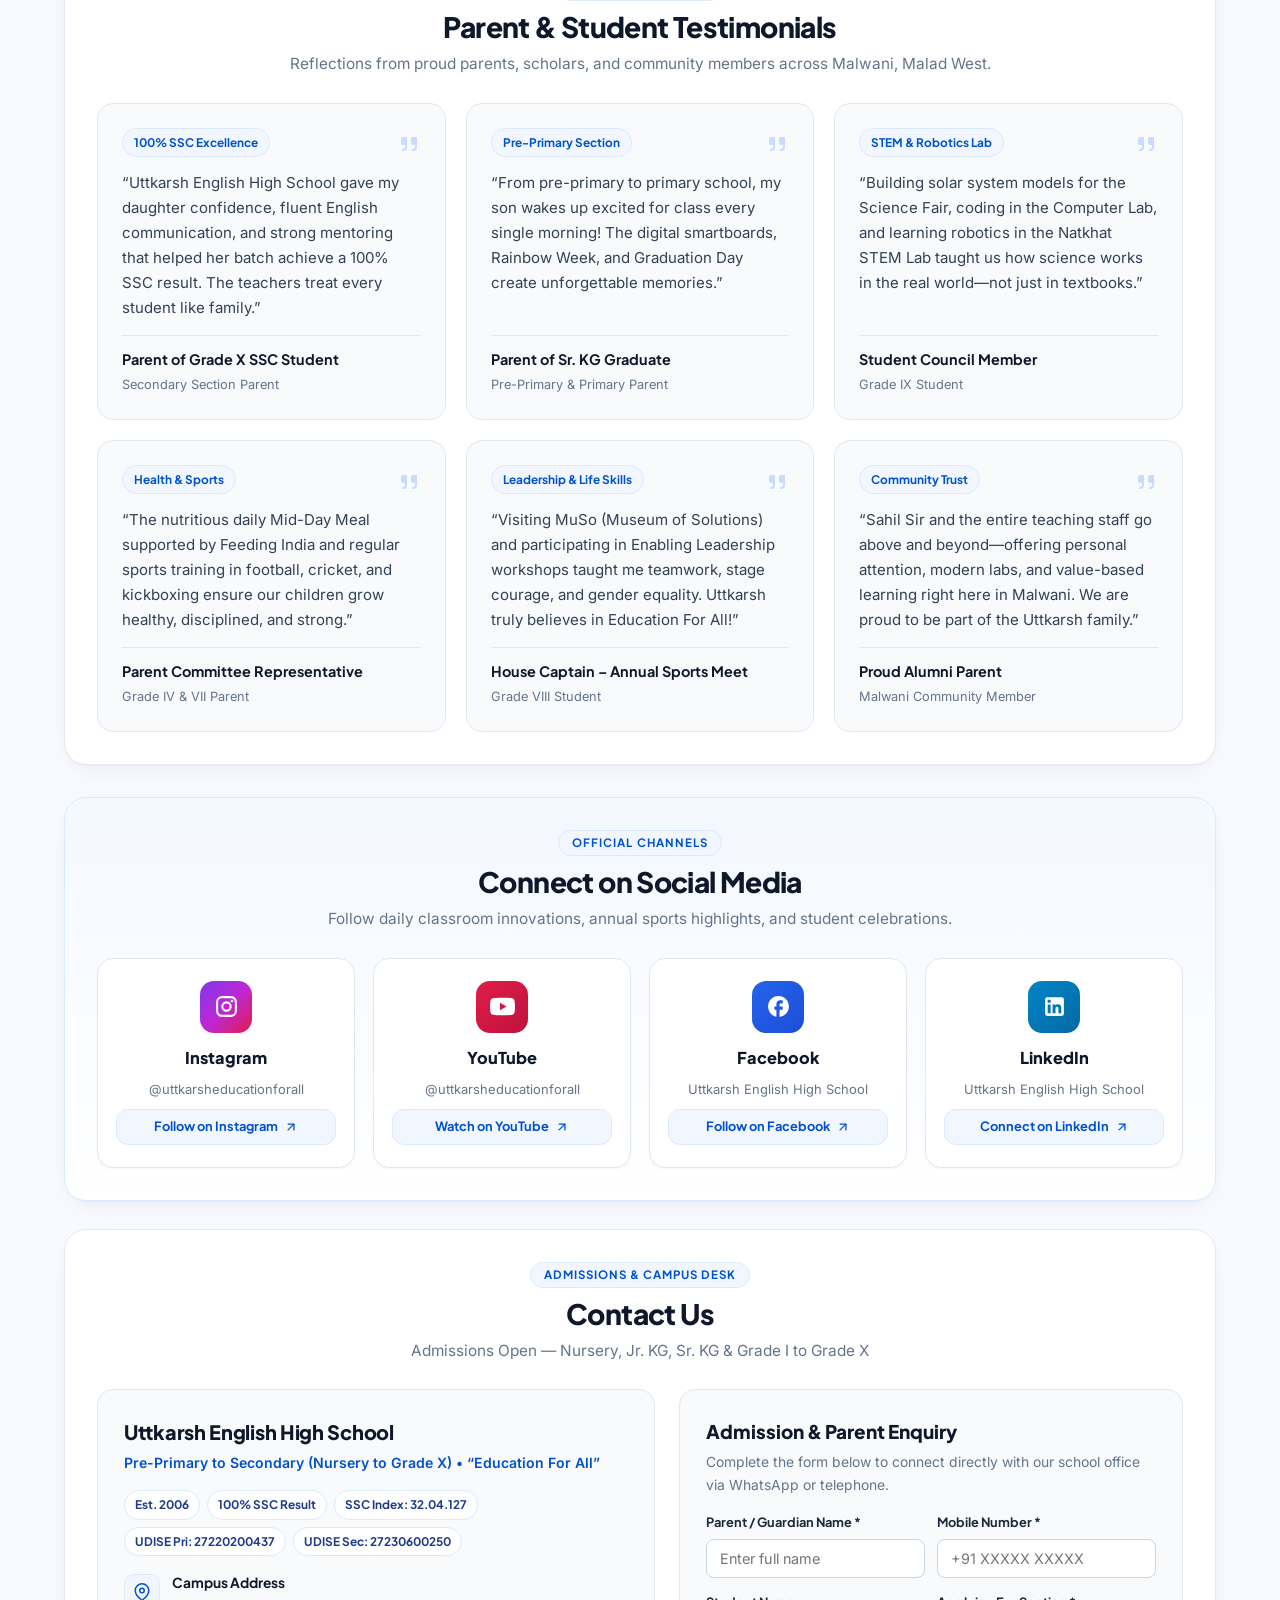
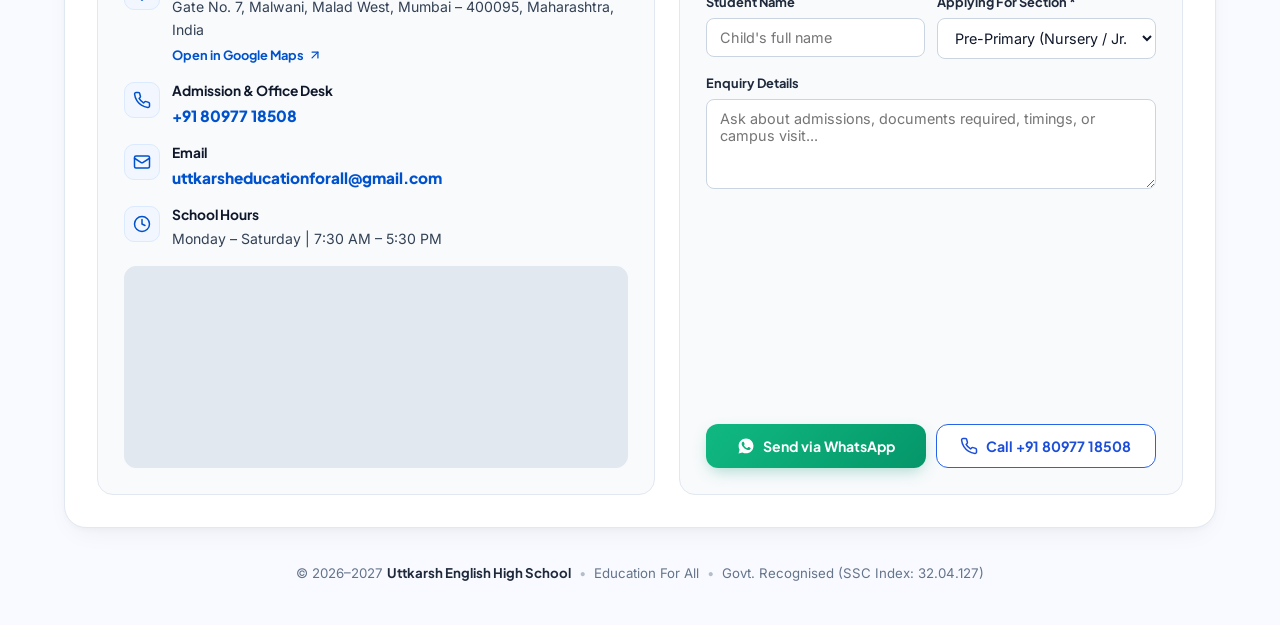
==== commit 2f3b3a42: "Update Google Maps links to official verified school location - Set mapExternalUrl to https://maps.a" ====
--- a/index.html
+++ b/index.html
@@ -65,6 +65,7 @@
       "postalCode": "400095",
       "addressCountry": "IN"
     },
+    "hasMap": "https://maps.app.goo.gl/J1BgzuddxxTs7aAi8?g_st=iw",
     "geo": {
       "@type": "GeoCoordinates",
       "latitude": "19.1960",
